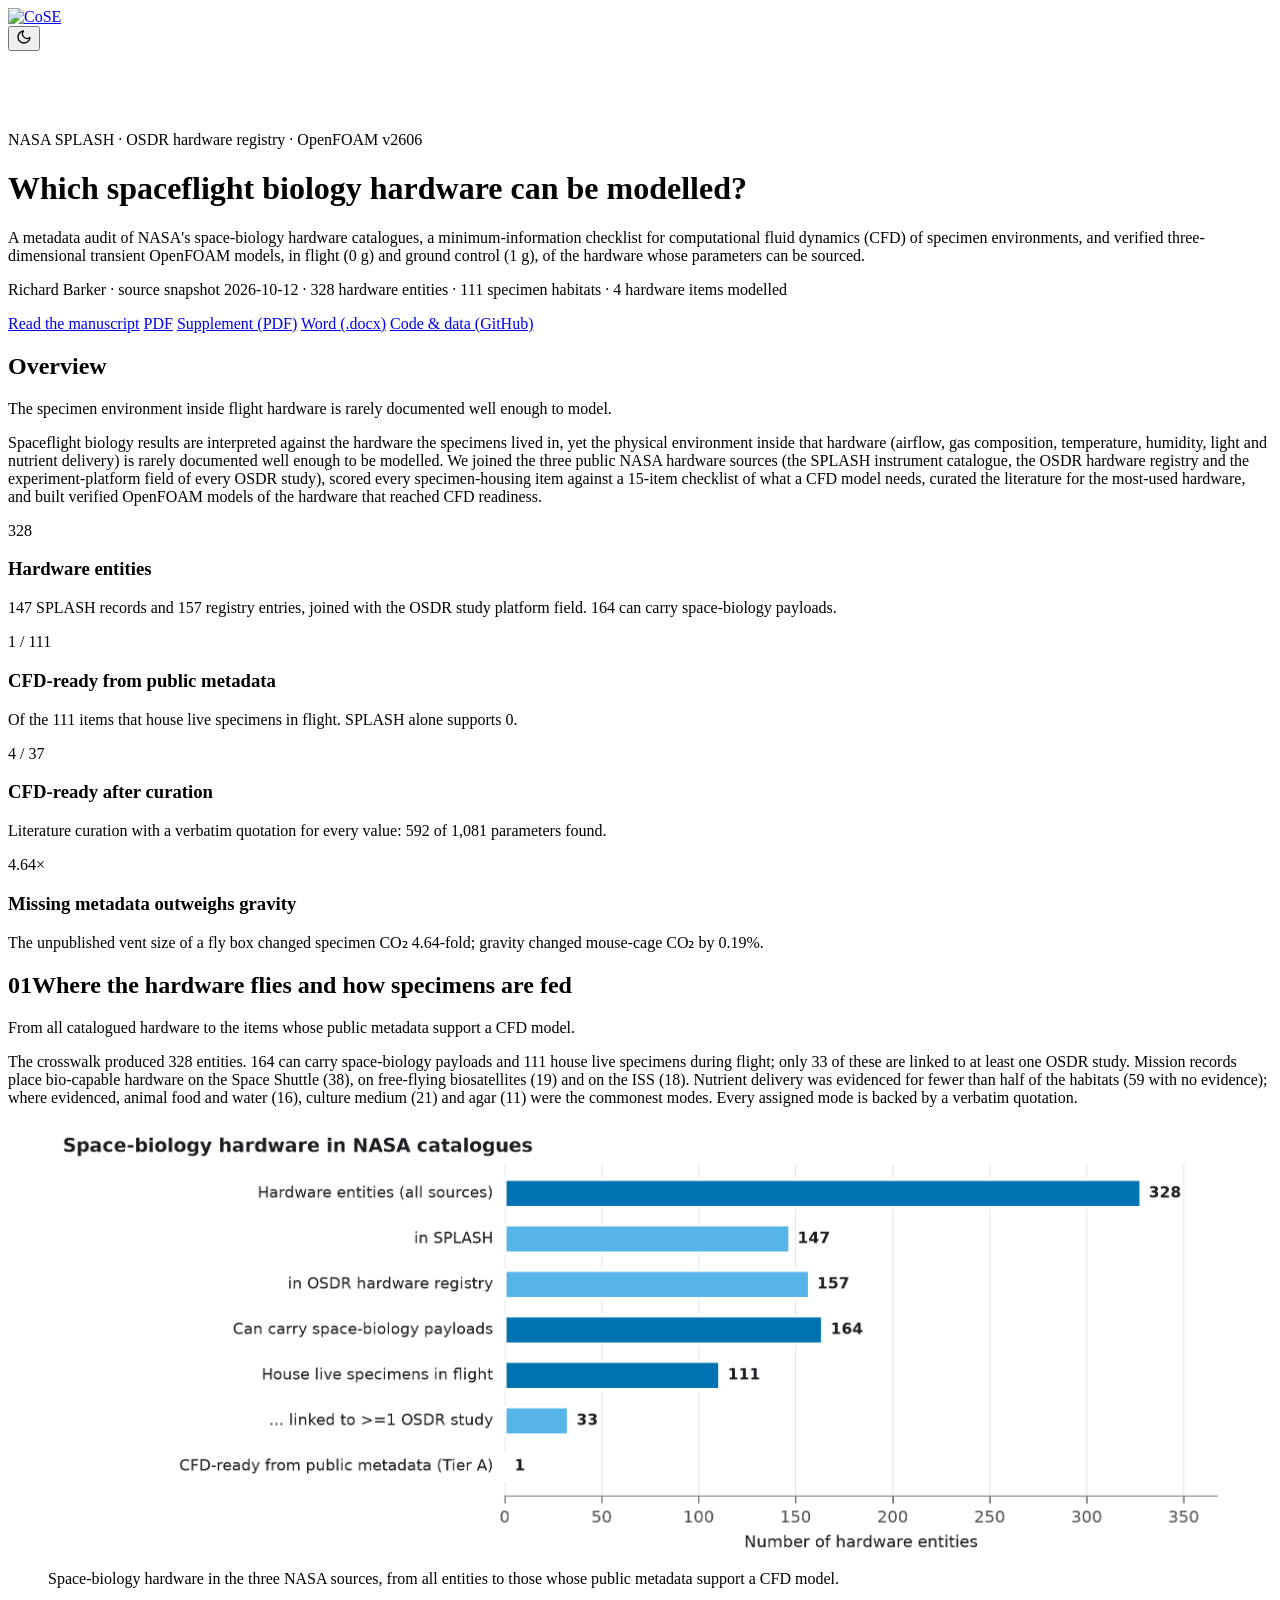
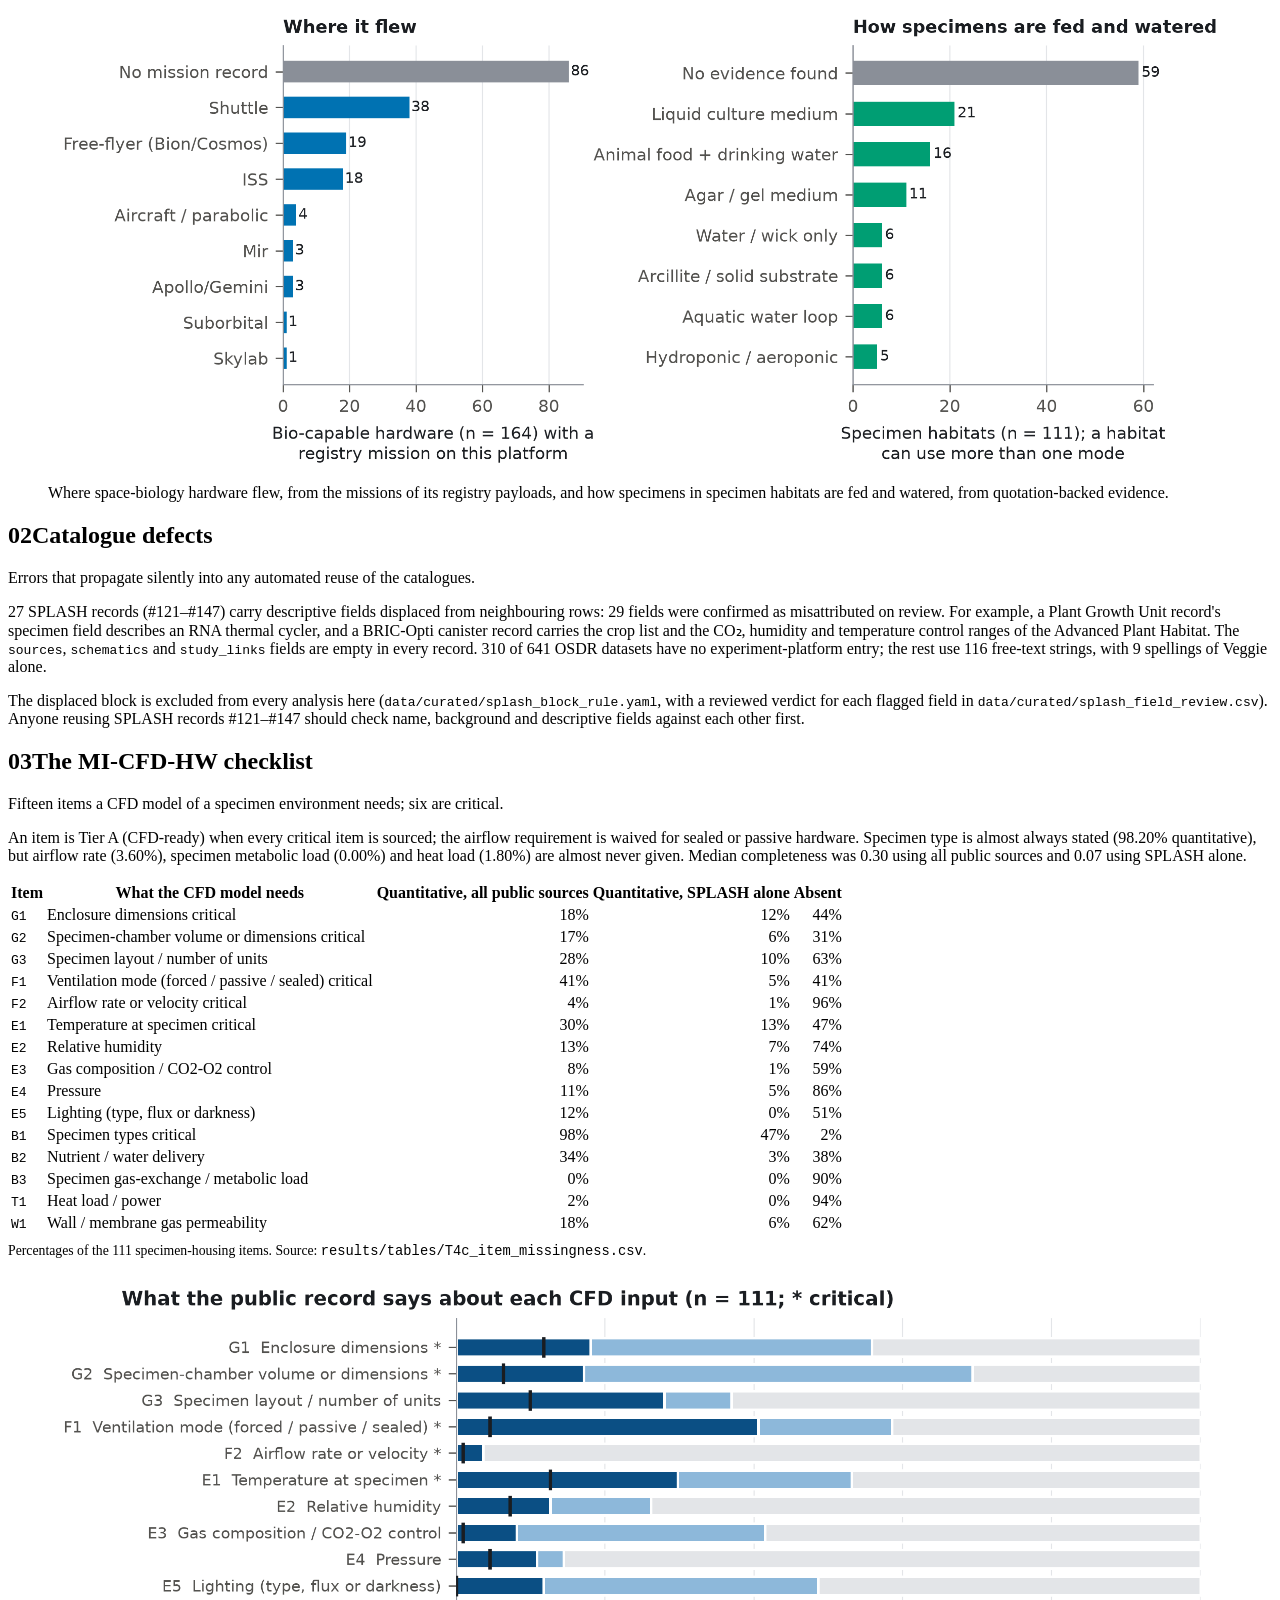
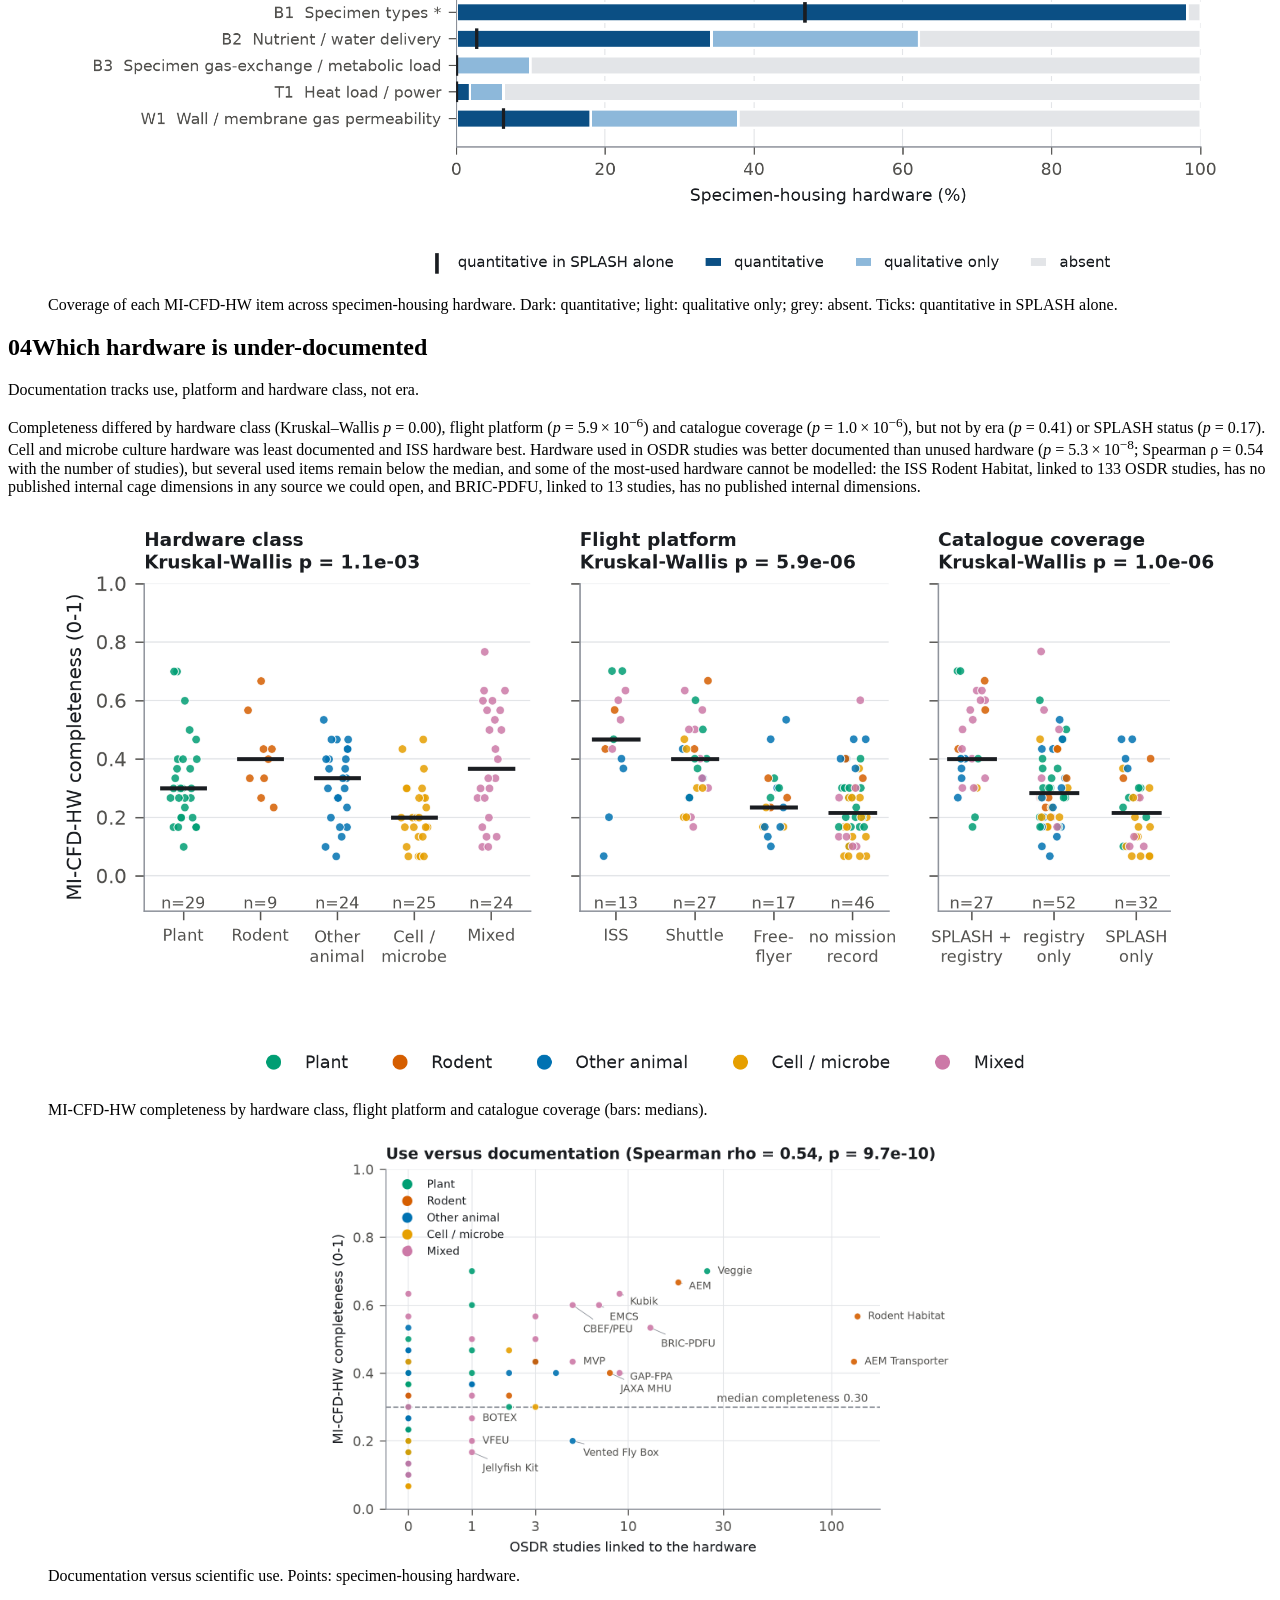
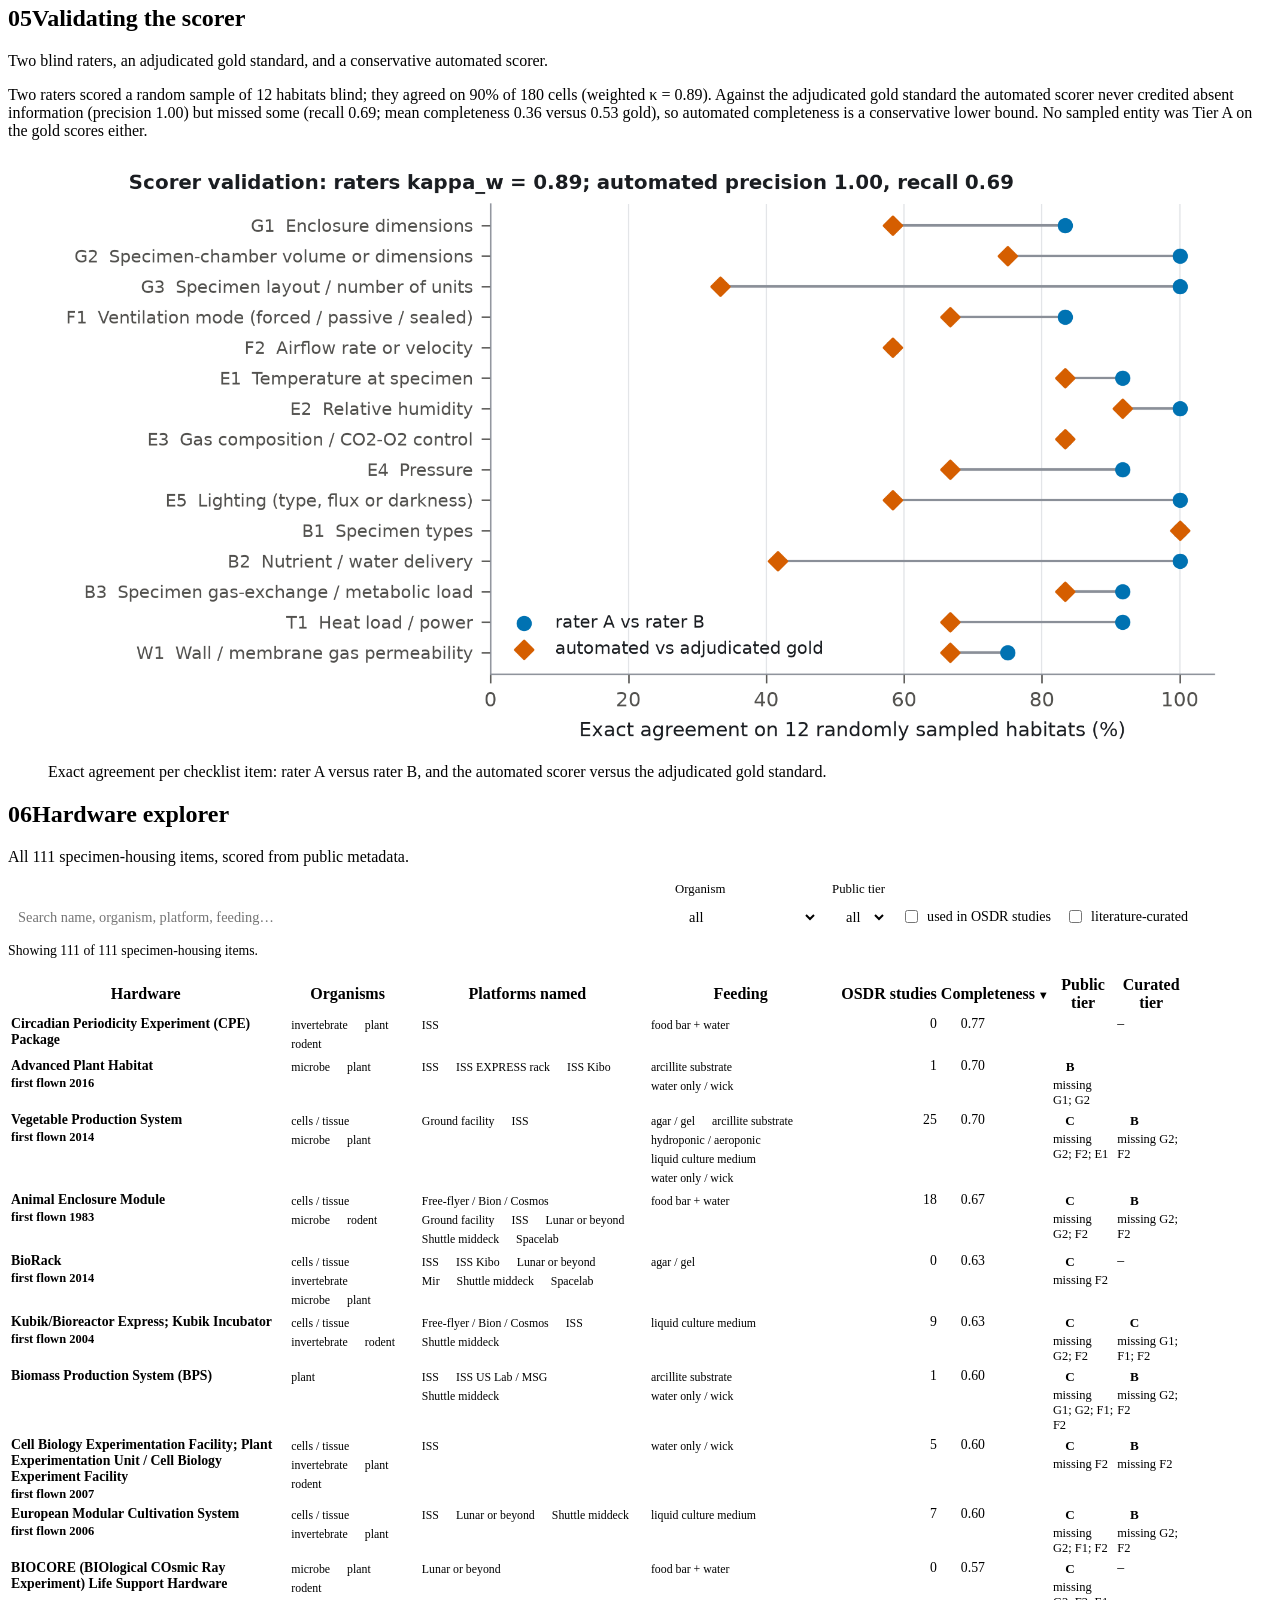
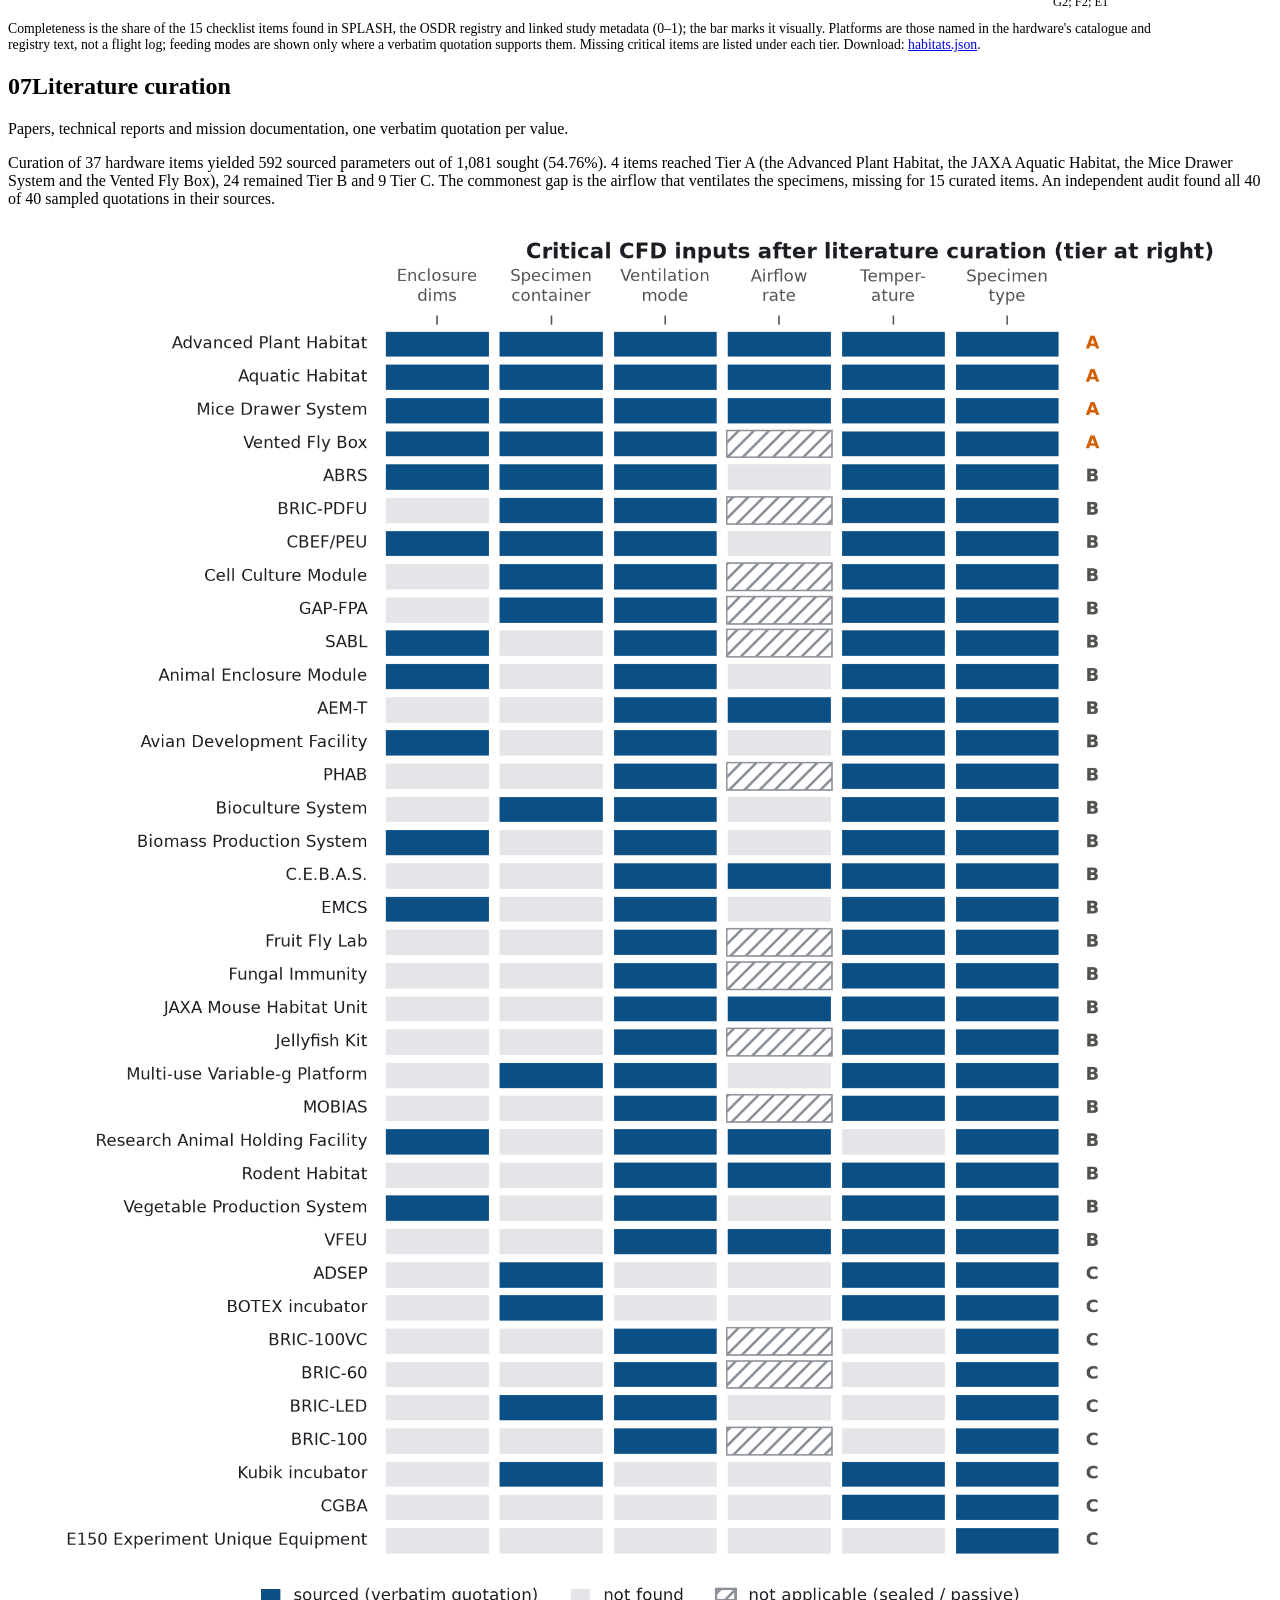
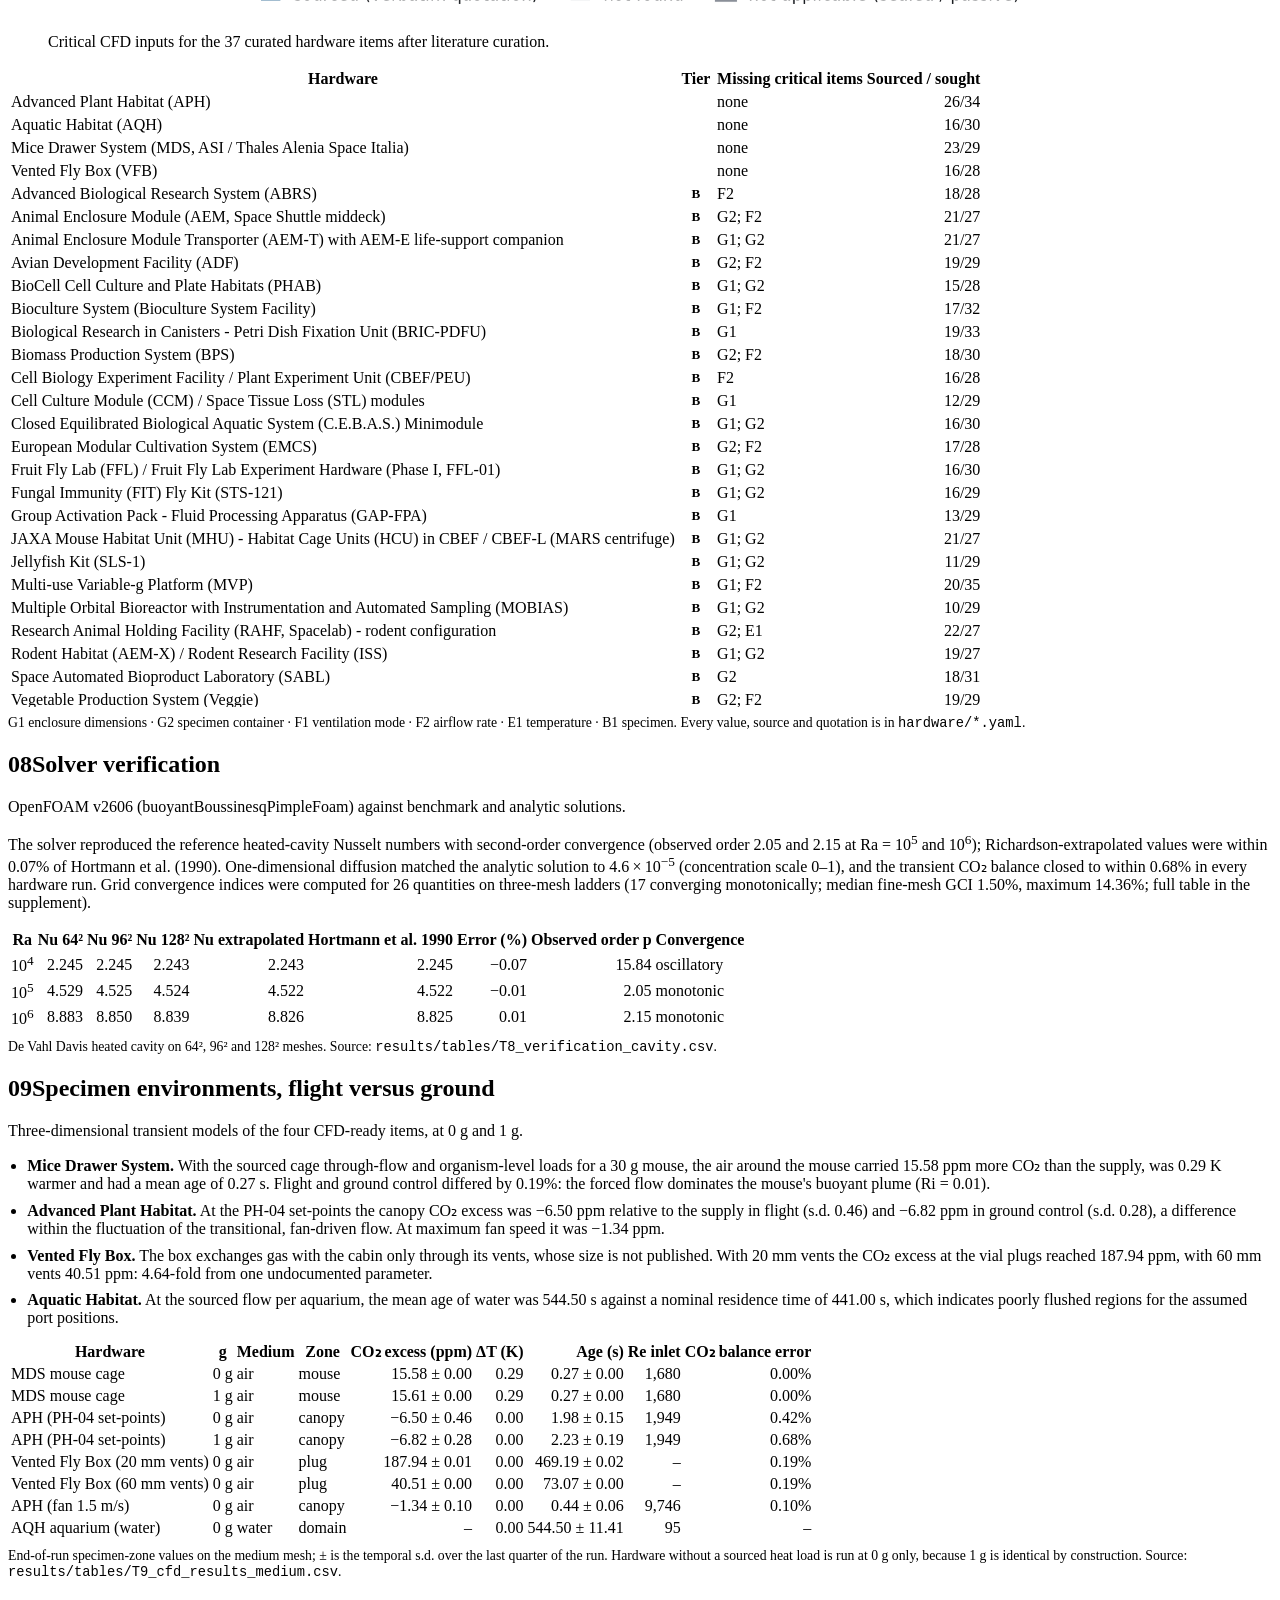
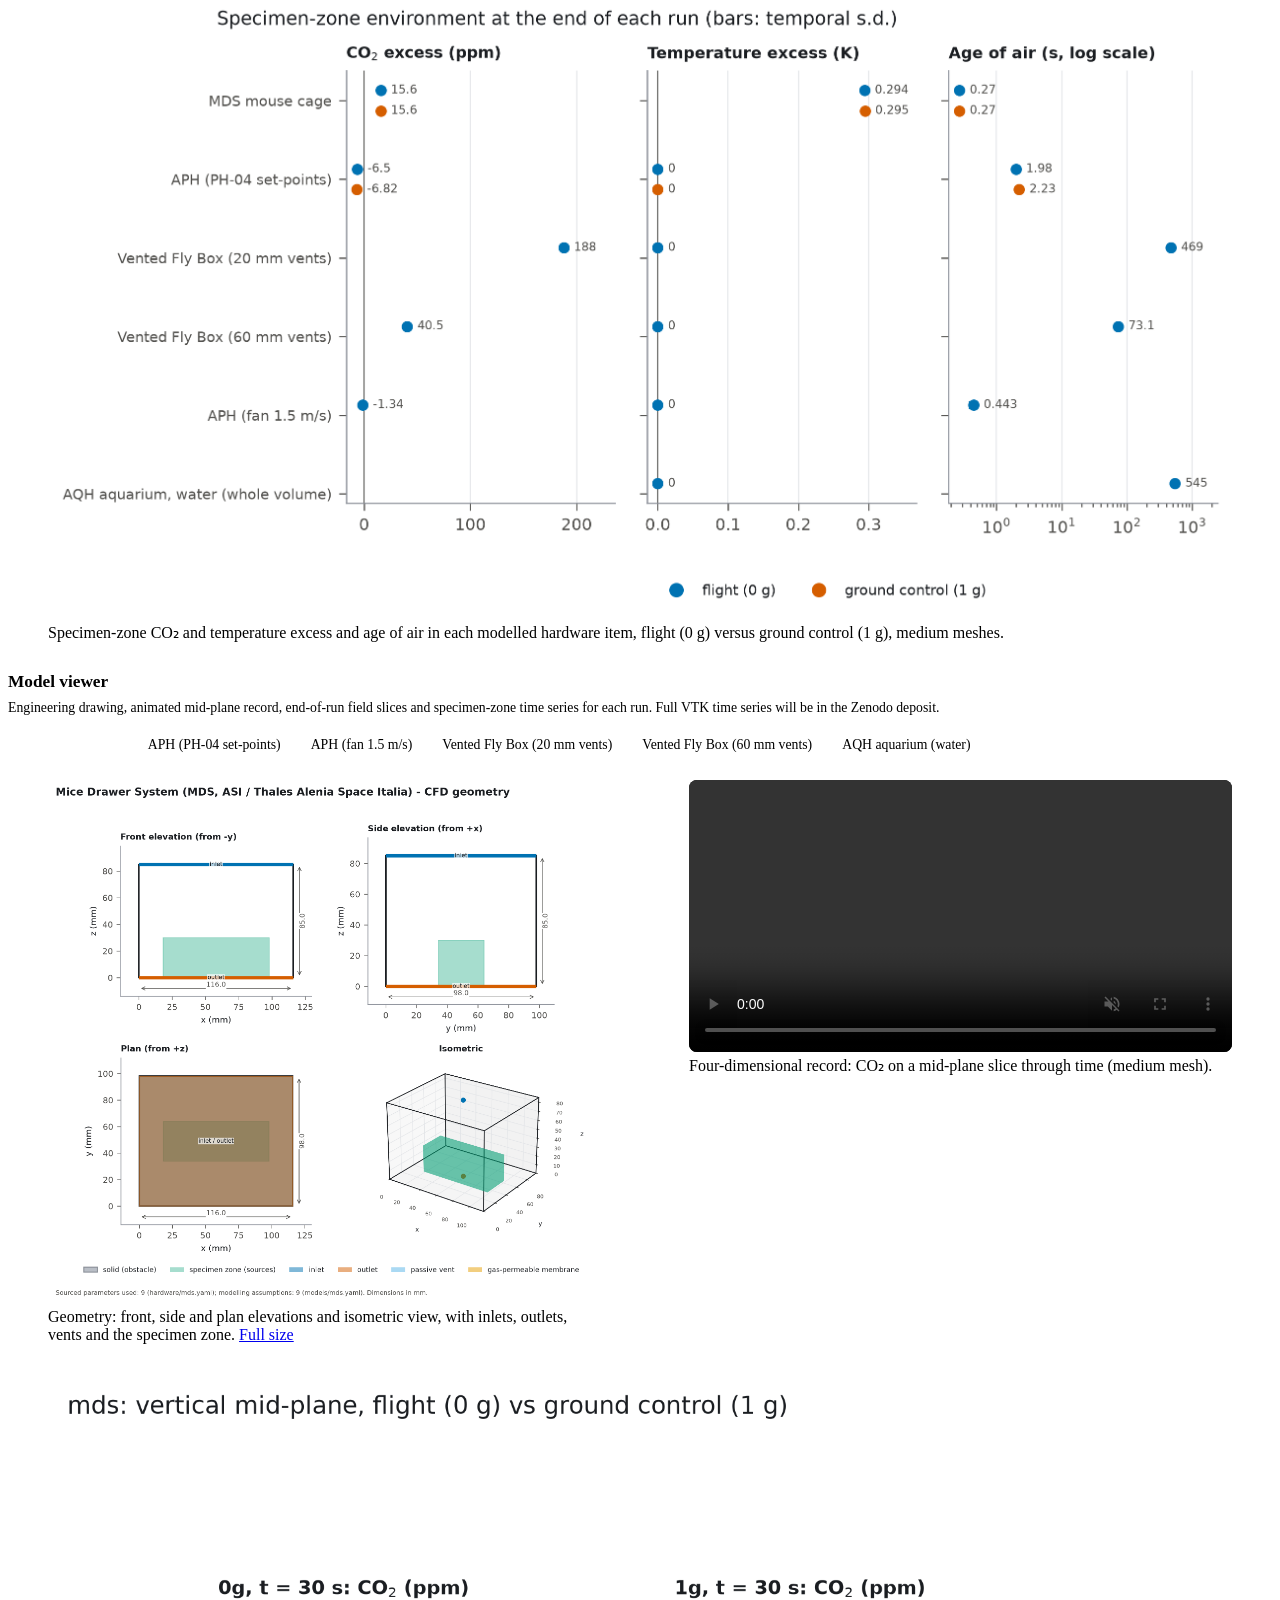
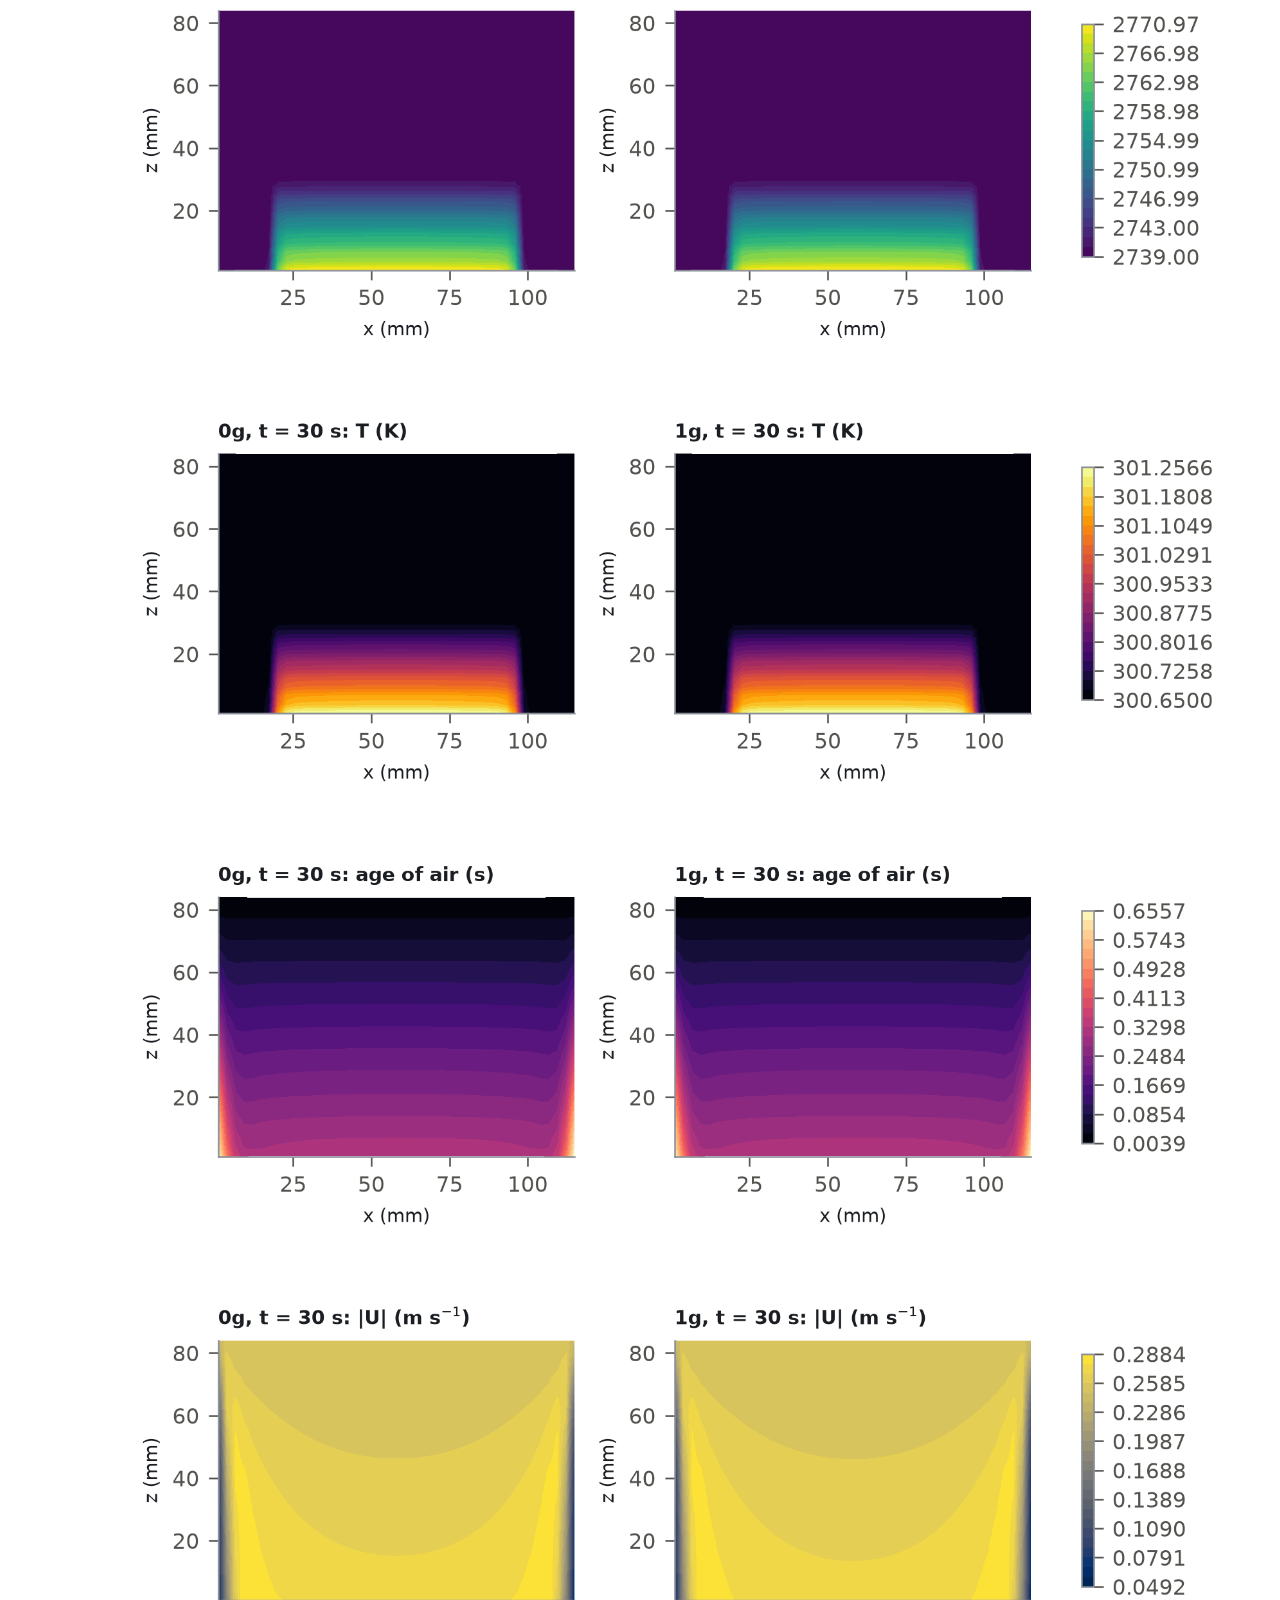
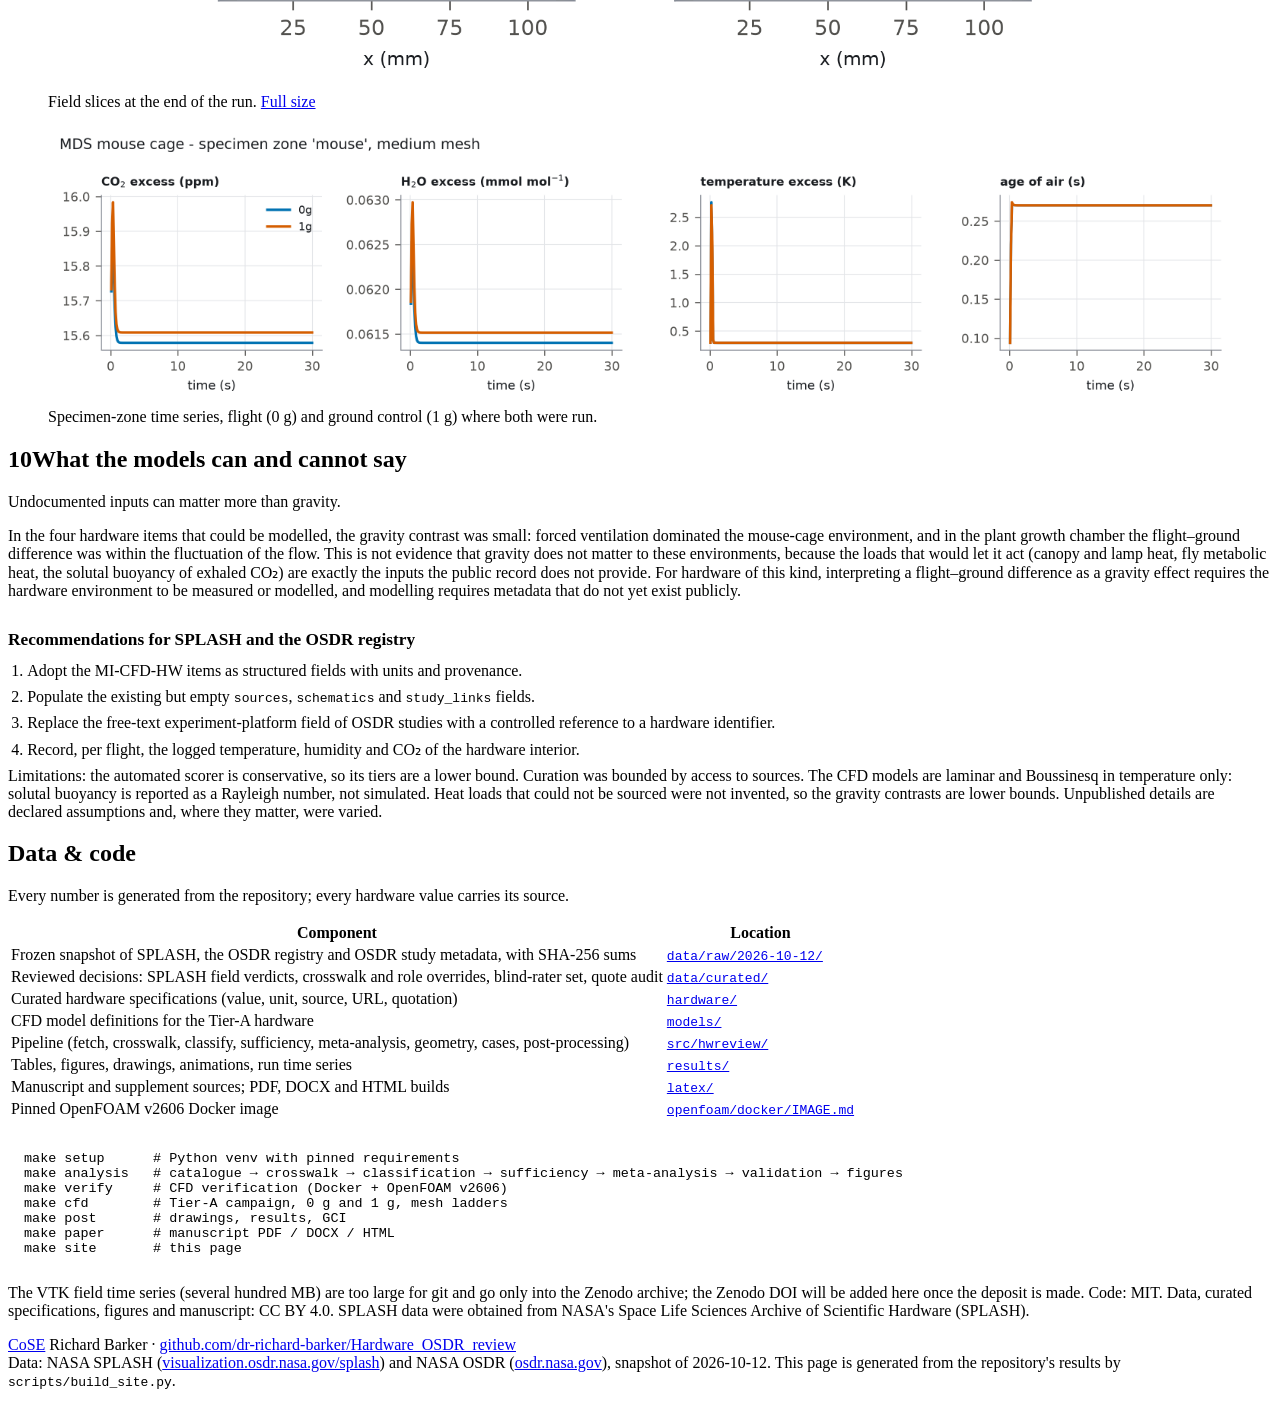
==== docs/index.html @ f0d5e1fc "Project page: CoSE-styled GitHub Pages site generated from the results (no navigation rail) scripts/" ====
<!DOCTYPE html>
<!-- Generated by scripts/build_site.py from site/index.template.html - do not edit docs/index.html by hand. -->
<html lang="en">
<head>
<meta charset="utf-8">
<meta name="viewport" content="width=device-width, initial-scale=1">
<title>Which Spaceflight Biology Hardware Can Be Modelled?</title>
<meta name="description" content="A metadata audit of NASA's space-biology hardware catalogues (SPLASH, OSDR), a minimum-information checklist for CFD of specimen environments, and verified 0 g / 1 g OpenFOAM models of the hardware whose parameters can be sourced.">
<script>
  (function(){ var t = null; try { t = localStorage.getItem("barker.theme"); } catch(e) {}
    if (t === "light" || t === "dark") document.documentElement.setAttribute("data-theme", t); })();
</script>
<link rel="stylesheet" href="https://dr-richard-barker.github.io/Plant_response_to_radiation/cose/theme.css">
<link rel="stylesheet" href="assets/site.css">
</head>
<body data-site-id="Hardware_OSDR_review">

<div class="topbar">
  <a class="cose-brand" href="https://cosecloud.com/" target="_blank" rel="noopener" title="CoSE — cosecloud.com" aria-label="CoSE — cosecloud.com"><img src="https://dr-richard-barker.github.io/Plant_response_to_radiation/cose/cose-logo.png" alt="CoSE"></a>
</div>
<button class="cose-theme-btn" type="button" aria-label="Toggle light or dark theme" title="Toggle light / dark"></button>

<header>
  <div class="wrap">
    <p class="eyebrow">NASA SPLASH · OSDR hardware registry · OpenFOAM v2606</p>
    <h1>Which spaceflight biology hardware can be modelled?</h1>
    <p class="lede">A metadata audit of NASA's space-biology hardware catalogues, a minimum-information
      checklist for computational fluid dynamics (CFD) of specimen environments, and verified
      three-dimensional transient OpenFOAM models, in flight (0&nbsp;g) and ground control (1&nbsp;g), of the
      hardware whose parameters can be sourced.</p>
    <p class="meta">Richard Barker · source snapshot 2026-10-12 · 328 hardware entities ·
      111 specimen habitats · 4 hardware items modelled</p>
    <div class="btns">
      <a class="btn primary" href="paper/manuscript.html">Read the manuscript</a>
      <a class="btn" href="paper/manuscript.pdf">PDF</a>
      <a class="btn" href="paper/supplement.pdf">Supplement (PDF)</a>
      <a class="btn" href="https://github.com/dr-richard-barker/Hardware_OSDR_review/raw/main/latex/output/manuscript.docx">Word (.docx)</a>
      <a class="btn" href="https://github.com/dr-richard-barker/Hardware_OSDR_review">Code &amp; data (GitHub)</a>
    </div>
  </div>
</header>

<section>
  <div class="wrap">
    <h2>Overview</h2>
    <p class="sub">The specimen environment inside flight hardware is rarely documented well enough to model.</p>
    <p>Spaceflight biology results are interpreted against the hardware the specimens lived in, yet the
      physical environment inside that hardware (airflow, gas composition, temperature, humidity, light and
      nutrient delivery) is rarely documented well enough to be modelled. We joined the three public NASA
      hardware sources (the SPLASH instrument catalogue, the OSDR hardware registry and the
      experiment-platform field of every OSDR study), scored every specimen-housing item against a 15-item
      checklist of what a CFD model needs, curated the literature for the most-used hardware, and built
      verified OpenFOAM models of the hardware that reached CFD readiness.</p>
    <div class="cards">
      <div class="card"><div class="stat">328</div><h3>Hardware entities</h3>
        <p>147 SPLASH records and 157 registry entries, joined with the OSDR study
          platform field. 164 can carry space-biology payloads.</p></div>
      <div class="card"><div class="stat">1 / 111</div><h3>CFD-ready from public metadata</h3>
        <p>Of the 111 items that house live specimens in flight. SPLASH alone supports
          0.</p></div>
      <div class="card"><div class="stat">4 / 37</div><h3>CFD-ready after curation</h3>
        <p>Literature curation with a verbatim quotation for every value: 592 of
          1,081 parameters found.</p></div>
      <div class="card"><div class="stat">4.64×</div><h3>Missing metadata outweighs gravity</h3>
        <p>The unpublished vent size of a fly box changed specimen CO₂ 4.64-fold; gravity
          changed mouse-cage CO₂ by 0.19%.</p></div>
    </div>
  </div>
</section>

<section id="catalogue">
  <div class="wrap">
    <h2><span class="n">01</span>Where the hardware flies and how specimens are fed</h2>
    <p class="sub">From all catalogued hardware to the items whose public metadata support a CFD model.</p>
    <p>The crosswalk produced 328 entities. 164 can carry space-biology payloads and
      111 house live specimens during flight; only 33 of these are linked to at least one
      OSDR study. Mission records place bio-capable hardware on the Space Shuttle (38), on
      free-flying biosatellites (19) and on the ISS (18).
      Nutrient delivery was evidenced for fewer than half of the habitats (59 with no
      evidence); where evidenced, animal food and water (16), culture medium
      (21) and agar (11) were the commonest modes. Every assigned mode
      is backed by a verbatim quotation.</p>
    <figure>
      <img src="assets/fig/F1_catalogue_funnel.png" alt="Funnel from all hardware entities to bio-capable hardware, specimen habitats and CFD-ready hardware">
      <figcaption>Space-biology hardware in the three NASA sources, from all entities to those whose public
        metadata support a CFD model.</figcaption>
    </figure>
    <figure>
      <img src="assets/fig/F8_where_and_feed.png" alt="Bar charts of flight platforms of bio-capable hardware and nutrient delivery modes of specimen habitats">
      <figcaption>Where space-biology hardware flew, from the missions of its registry payloads, and how
        specimens in specimen habitats are fed and watered, from quotation-backed evidence.</figcaption>
    </figure>
  </div>
</section>

<section id="defects">
  <div class="wrap">
    <h2><span class="n">02</span>Catalogue defects</h2>
    <p class="sub">Errors that propagate silently into any automated reuse of the catalogues.</p>
    <p>27 SPLASH records (#121–#147) carry descriptive fields displaced from neighbouring rows:
      29 fields were confirmed as misattributed on review. For example, a Plant Growth
      Unit record's specimen field describes an RNA thermal cycler, and a BRIC-Opti canister record carries the
      crop list and the CO₂, humidity and temperature control ranges of the Advanced Plant Habitat. The
      <code>sources</code>, <code>schematics</code> and <code>study_links</code> fields are empty in every
      record. 310 of 641 OSDR datasets have no experiment-platform entry; the
      rest use 116 free-text strings, with 9 spellings of Veggie alone.</p>
    <div class="disc">The displaced block is excluded from every analysis here
      (<code>data/curated/splash_block_rule.yaml</code>, with a reviewed verdict for each flagged field in
      <code>data/curated/splash_field_review.csv</code>). Anyone reusing SPLASH records #121–#147 should
      check name, background and descriptive fields against each other first.</div>
  </div>
</section>

<section id="checklist">
  <div class="wrap">
    <h2><span class="n">03</span>The MI-CFD-HW checklist</h2>
    <p class="sub">Fifteen items a CFD model of a specimen environment needs; six are critical.</p>
    <p>An item is Tier&nbsp;A (CFD-ready) when every critical item is sourced; the airflow requirement is
      waived for sealed or passive hardware. Specimen type is almost always stated
      (98.20% quantitative), but airflow rate (3.60%), specimen metabolic load
      (0.00%) and heat load (1.80%) are almost never given. Median completeness
      was 0.30 using all public sources and 0.07 using SPLASH alone.</p>
    <div class="tbl"><table><thead><tr><th>Item</th><th>What the CFD model needs</th><th class="num">Quantitative, all public sources</th><th class="num">Quantitative, SPLASH alone</th><th class="num">Absent</th></tr></thead><tbody><tr><td><code>G1</code></td><td>Enclosure dimensions <span class="tag">critical</span></td><td class="num">18%</td><td class="num">12%</td><td class="num">44%</td></tr><tr><td><code>G2</code></td><td>Specimen-chamber volume or dimensions <span class="tag">critical</span></td><td class="num">17%</td><td class="num">6%</td><td class="num">31%</td></tr><tr><td><code>G3</code></td><td>Specimen layout / number of units </td><td class="num">28%</td><td class="num">10%</td><td class="num">63%</td></tr><tr><td><code>F1</code></td><td>Ventilation mode (forced / passive / sealed) <span class="tag">critical</span></td><td class="num">41%</td><td class="num">5%</td><td class="num">41%</td></tr><tr><td><code>F2</code></td><td>Airflow rate or velocity <span class="tag">critical</span></td><td class="num">4%</td><td class="num">1%</td><td class="num">96%</td></tr><tr><td><code>E1</code></td><td>Temperature at specimen <span class="tag">critical</span></td><td class="num">30%</td><td class="num">13%</td><td class="num">47%</td></tr><tr><td><code>E2</code></td><td>Relative humidity </td><td class="num">13%</td><td class="num">7%</td><td class="num">74%</td></tr><tr><td><code>E3</code></td><td>Gas composition / CO2-O2 control </td><td class="num">8%</td><td class="num">1%</td><td class="num">59%</td></tr><tr><td><code>E4</code></td><td>Pressure </td><td class="num">11%</td><td class="num">5%</td><td class="num">86%</td></tr><tr><td><code>E5</code></td><td>Lighting (type, flux or darkness) </td><td class="num">12%</td><td class="num">0%</td><td class="num">51%</td></tr><tr><td><code>B1</code></td><td>Specimen types <span class="tag">critical</span></td><td class="num">98%</td><td class="num">47%</td><td class="num">2%</td></tr><tr><td><code>B2</code></td><td>Nutrient / water delivery </td><td class="num">34%</td><td class="num">3%</td><td class="num">38%</td></tr><tr><td><code>B3</code></td><td>Specimen gas-exchange / metabolic load </td><td class="num">0%</td><td class="num">0%</td><td class="num">90%</td></tr><tr><td><code>T1</code></td><td>Heat load / power </td><td class="num">2%</td><td class="num">0%</td><td class="num">94%</td></tr><tr><td><code>W1</code></td><td>Wall / membrane gas permeability </td><td class="num">18%</td><td class="num">6%</td><td class="num">62%</td></tr></tbody></table></div>
    <p class="note">Percentages of the 111 specimen-housing items. Source:
      <code>results/tables/T4c_item_missingness.csv</code>.</p>
    <figure>
      <img src="assets/fig/F2_item_coverage.png" alt="Coverage of each checklist item across specimen-housing hardware">
      <figcaption>Coverage of each MI-CFD-HW item across specimen-housing hardware. Dark: quantitative;
        light: qualitative only; grey: absent. Ticks: quantitative in SPLASH alone.</figcaption>
    </figure>
  </div>
</section>

<section id="gaps">
  <div class="wrap">
    <h2><span class="n">04</span>Which hardware is under-documented</h2>
    <p class="sub">Documentation tracks use, platform and hardware class, not era.</p>
    <p>Completeness differed by hardware class (Kruskal–Wallis <i>p</i>&nbsp;=&nbsp;0.00), flight
      platform (<i>p</i>&nbsp;=&nbsp;5.9&thinsp;×&thinsp;10<sup>−6</sup>) and catalogue coverage (<i>p</i>&nbsp;=&nbsp;1.0&thinsp;×&thinsp;10<sup>−6</sup>),
      but not by era (<i>p</i>&nbsp;=&nbsp;0.41) or SPLASH status (<i>p</i>&nbsp;=&nbsp;0.17).
      Cell and microbe culture hardware was least documented and ISS hardware best. Hardware used in OSDR studies
      was better documented than unused hardware (<i>p</i>&nbsp;=&nbsp;5.3&thinsp;×&thinsp;10<sup>−8</sup>; Spearman
      ρ&nbsp;=&nbsp;0.54 with the number of studies), but several used items remain below the median,
      and some of the most-used hardware cannot be modelled: the ISS Rodent Habitat, linked to 133 OSDR studies, has no published
      internal cage dimensions in any source we could open, and BRIC-PDFU, linked to 13
      studies, has no published internal dimensions.</p>
    <figure>
      <img src="assets/fig/F3_completeness_groups.png" alt="Completeness by hardware class, flight platform and catalogue coverage">
      <figcaption>MI-CFD-HW completeness by hardware class, flight platform and catalogue coverage (bars:
        medians).</figcaption>
    </figure>
    <figure class="narrow">
      <img src="assets/fig/F4_usage_vs_completeness.png" alt="Scatter of completeness against the number of linked OSDR studies">
      <figcaption>Documentation versus scientific use. Points: specimen-housing hardware.</figcaption>
    </figure>
  </div>
</section>

<section id="validation">
  <div class="wrap">
    <h2><span class="n">05</span>Validating the scorer</h2>
    <p class="sub">Two blind raters, an adjudicated gold standard, and a conservative automated scorer.</p>
    <p>Two raters scored a random sample of 12 habitats blind; they agreed on 90% of 180 cells
      (weighted κ&nbsp;=&nbsp;0.89). Against the adjudicated gold standard the automated scorer
      never credited absent information (precision 1.00) but missed some (recall
      0.69; mean completeness 0.36 versus 0.53 gold), so automated
      completeness is a conservative lower bound. No sampled entity was Tier&nbsp;A on the gold scores either.</p>
    <figure>
      <img src="assets/fig/F5_scorer_validation.png" alt="Per-item agreement between raters and between scorer and gold standard">
      <figcaption>Exact agreement per checklist item: rater A versus rater B, and the automated scorer versus
        the adjudicated gold standard.</figcaption>
    </figure>
  </div>
</section>

<section id="explorer">
  <div class="wrap">
    <h2><span class="n">06</span>Hardware explorer</h2>
    <p class="sub">All 111 specimen-housing items, scored from public metadata.</p>
    <div class="xctl">
      <label class="xsearch"><span class="sr">Search hardware</span>
        <input id="xq" type="search" placeholder="Search name, organism, platform, feeding…" autocomplete="off"></label>
      <label><span>Organism</span><select id="xorg"><option value="">all</option></select></label>
      <label><span>Public tier</span><select id="xtier"><option value="">all</option><option>A</option><option>B</option><option>C</option></select></label>
      <label class="xchk"><input id="xused" type="checkbox"> used in OSDR studies</label>
      <label class="xchk"><input id="xcur" type="checkbox"> literature-curated</label>
    </div>
    <p class="xcount" id="xcount" aria-live="polite"></p>
    <div class="tbl tall">
      <table id="xtable">
        <thead><tr>
          <th><button data-k="n">Hardware</button></th>
          <th>Organisms</th>
          <th>Platforms named</th>
          <th>Feeding</th>
          <th class="num"><button data-k="st">OSDR studies</button></th>
          <th class="num"><button data-k="c" aria-sort="descending">Completeness</button></th>
          <th><button data-k="t">Public tier</button></th>
          <th><button data-k="ct">Curated tier</button></th>
        </tr></thead>
        <tbody></tbody>
      </table>
      <noscript><p>The explorer needs JavaScript; the same data are in
        <a href="assets/data/habitats.json">habitats.json</a> and <code>results/tables/T3_sufficiency_scores.csv</code>.</p></noscript>
    </div>
    <p class="note">Completeness is the share of the 15 checklist items found in SPLASH, the OSDR registry
      and linked study metadata (0–1); the bar marks it visually. Platforms are those named in the hardware's
      catalogue and registry text, not a flight log; feeding modes are shown only where a verbatim quotation
      supports them. Missing critical items are listed under each
      tier. Download: <a href="assets/data/habitats.json">habitats.json</a>.</p>
  </div>
</section>

<section id="curation">
  <div class="wrap">
    <h2><span class="n">07</span>Literature curation</h2>
    <p class="sub">Papers, technical reports and mission documentation, one verbatim quotation per value.</p>
    <p>Curation of 37 hardware items yielded 592 sourced parameters out of
      1,081 sought (54.76%). 4 items reached Tier&nbsp;A (the
      Advanced Plant Habitat, the JAXA Aquatic Habitat, the Mice Drawer System and the Vented Fly Box),
      24 remained Tier&nbsp;B and 9 Tier&nbsp;C. The commonest gap is the airflow
      that ventilates the specimens, missing for 15 curated items. An independent audit found
      all 40 of 40 sampled quotations in their sources.</p>
    <figure>
      <img src="assets/fig/F7_curated_gaps.png" alt="Grid of critical CFD inputs for each curated hardware item">
      <figcaption>Critical CFD inputs for the 37 curated hardware items after literature
        curation.</figcaption>
    </figure>
    <div class="tbl tall"><table><thead><tr><th>Hardware</th><th>Tier</th><th>Missing critical items</th><th class="num">Sourced / sought</th></tr></thead><tbody><tr><td>Advanced Plant Habitat (APH)</td><td><span class='tier tier-A'>A</span></td><td>none</td><td class='num'>26/34</td></tr><tr><td>Aquatic Habitat (AQH)</td><td><span class='tier tier-A'>A</span></td><td>none</td><td class='num'>16/30</td></tr><tr><td>Mice Drawer System (MDS, ASI / Thales Alenia Space Italia)</td><td><span class='tier tier-A'>A</span></td><td>none</td><td class='num'>23/29</td></tr><tr><td>Vented Fly Box (VFB)</td><td><span class='tier tier-A'>A</span></td><td>none</td><td class='num'>16/28</td></tr><tr><td>Advanced Biological Research System (ABRS)</td><td><span class='tier tier-B'>B</span></td><td>F2</td><td class='num'>18/28</td></tr><tr><td>Animal Enclosure Module (AEM, Space Shuttle middeck)</td><td><span class='tier tier-B'>B</span></td><td>G2; F2</td><td class='num'>21/27</td></tr><tr><td>Animal Enclosure Module Transporter (AEM-T) with AEM-E life-support companion</td><td><span class='tier tier-B'>B</span></td><td>G1; G2</td><td class='num'>21/27</td></tr><tr><td>Avian Development Facility (ADF)</td><td><span class='tier tier-B'>B</span></td><td>G2; F2</td><td class='num'>19/29</td></tr><tr><td>BioCell Cell Culture and Plate Habitats (PHAB)</td><td><span class='tier tier-B'>B</span></td><td>G1; G2</td><td class='num'>15/28</td></tr><tr><td>Bioculture System (Bioculture System Facility)</td><td><span class='tier tier-B'>B</span></td><td>G1; F2</td><td class='num'>17/32</td></tr><tr><td>Biological Research in Canisters - Petri Dish Fixation Unit (BRIC-PDFU)</td><td><span class='tier tier-B'>B</span></td><td>G1</td><td class='num'>19/33</td></tr><tr><td>Biomass Production System (BPS)</td><td><span class='tier tier-B'>B</span></td><td>G2; F2</td><td class='num'>18/30</td></tr><tr><td>Cell Biology Experiment Facility / Plant Experiment Unit (CBEF/PEU)</td><td><span class='tier tier-B'>B</span></td><td>F2</td><td class='num'>16/28</td></tr><tr><td>Cell Culture Module (CCM) / Space Tissue Loss (STL) modules</td><td><span class='tier tier-B'>B</span></td><td>G1</td><td class='num'>12/29</td></tr><tr><td>Closed Equilibrated Biological Aquatic System (C.E.B.A.S.) Minimodule</td><td><span class='tier tier-B'>B</span></td><td>G1; G2</td><td class='num'>16/30</td></tr><tr><td>European Modular Cultivation System (EMCS)</td><td><span class='tier tier-B'>B</span></td><td>G2; F2</td><td class='num'>17/28</td></tr><tr><td>Fruit Fly Lab (FFL) / Fruit Fly Lab Experiment Hardware (Phase I, FFL-01)</td><td><span class='tier tier-B'>B</span></td><td>G1; G2</td><td class='num'>16/30</td></tr><tr><td>Fungal Immunity (FIT) Fly Kit (STS-121)</td><td><span class='tier tier-B'>B</span></td><td>G1; G2</td><td class='num'>16/29</td></tr><tr><td>Group Activation Pack - Fluid Processing Apparatus (GAP-FPA)</td><td><span class='tier tier-B'>B</span></td><td>G1</td><td class='num'>13/29</td></tr><tr><td>JAXA Mouse Habitat Unit (MHU) - Habitat Cage Units (HCU) in CBEF / CBEF-L (MARS centrifuge)</td><td><span class='tier tier-B'>B</span></td><td>G1; G2</td><td class='num'>21/27</td></tr><tr><td>Jellyfish Kit (SLS-1)</td><td><span class='tier tier-B'>B</span></td><td>G1; G2</td><td class='num'>11/29</td></tr><tr><td>Multi-use Variable-g Platform (MVP)</td><td><span class='tier tier-B'>B</span></td><td>G1; F2</td><td class='num'>20/35</td></tr><tr><td>Multiple Orbital Bioreactor with Instrumentation and Automated Sampling (MOBIAS)</td><td><span class='tier tier-B'>B</span></td><td>G1; G2</td><td class='num'>10/29</td></tr><tr><td>Research Animal Holding Facility (RAHF, Spacelab) - rodent configuration</td><td><span class='tier tier-B'>B</span></td><td>G2; E1</td><td class='num'>22/27</td></tr><tr><td>Rodent Habitat (AEM-X) / Rodent Research Facility (ISS)</td><td><span class='tier tier-B'>B</span></td><td>G1; G2</td><td class='num'>19/27</td></tr><tr><td>Space Automated Bioproduct Laboratory (SABL)</td><td><span class='tier tier-B'>B</span></td><td>G2</td><td class='num'>18/31</td></tr><tr><td>Vegetable Production System (Veggie)</td><td><span class='tier tier-B'>B</span></td><td>G2; F2</td><td class='num'>19/29</td></tr><tr><td>Vestibular Function Experiment Unit (VFEU) - Neurolab/STS-95 marine-fish version</td><td><span class='tier tier-B'>B</span></td><td>G1; G2</td><td class='num'>16/33</td></tr><tr><td>ADvanced Space Experiment Processor (ADSEP)</td><td><span class='tier tier-C'>C</span></td><td>G1; F1; F2</td><td class='num'>12/29</td></tr><tr><td>BOTEX incubator (BOTany EXperiments; DLR/DARA)</td><td><span class='tier tier-C'>C</span></td><td>G1; F1; F2</td><td class='num'>9/28</td></tr><tr><td>BRIC-100VC (Biological Research in Canisters, 100 mm Petri dish vacuum containment unit)</td><td><span class='tier tier-C'>C</span></td><td>G1; G2; E1</td><td class='num'>11/28</td></tr><tr><td>BRIC-60 (Biological Research in Canisters, 60 mm Petri dish canister)</td><td><span class='tier tier-C'>C</span></td><td>G1; G2; E1</td><td class='num'>13/29</td></tr><tr><td>BRIC-LED (Biological Research in Canisters - Light Emitting Diode)</td><td><span class='tier tier-C'>C</span></td><td>G1; F2; E1</td><td class='num'>16/30</td></tr><tr><td>Biological Research In Canisters - BRIC-100 (100 mm Petri dish canister)</td><td><span class='tier tier-C'>C</span></td><td>G1; G2; E1</td><td class='num'>11/27</td></tr><tr><td>Commercial Generic Bioprocessing Apparatus (CGBA)</td><td><span class='tier tier-C'>C</span></td><td>G1; G2; F1; F2</td><td class='num'>11/29</td></tr><tr><td>E150 Experiment Unique Equipment (EUE) - Animal Walking Apparatus suite (Neurolab)</td><td><span class='tier tier-C'>C</span></td><td>G1; G2; F1; F2; E1</td><td class='num'>6/27</td></tr><tr><td>Kubik incubator (ESA; Bioreactor Express)</td><td><span class='tier tier-C'>C</span></td><td>G1; F1; F2</td><td class='num'>12/29</td></tr></tbody></table></div>
    <p class="note">G1 enclosure dimensions · G2 specimen container · F1 ventilation mode · F2 airflow rate ·
      E1 temperature · B1 specimen. Every value, source and quotation is in <code>hardware/*.yaml</code>.</p>
  </div>
</section>

<section id="verification">
  <div class="wrap">
    <h2><span class="n">08</span>Solver verification</h2>
    <p class="sub">OpenFOAM v2606 (buoyantBoussinesqPimpleFoam) against benchmark and analytic solutions.</p>
    <p>The solver reproduced the reference heated-cavity Nusselt numbers with second-order convergence
      (observed order 2.05 and 2.15 at Ra&nbsp;=&nbsp;10<sup>5</sup> and
      10<sup>6</sup>); Richardson-extrapolated values were within 0.07% of Hortmann et al. (1990).
      One-dimensional diffusion matched the analytic solution to 4.6&thinsp;×&thinsp;10<sup>−5</sup> (concentration scale 0–1),
      and the transient CO₂ balance closed to within 0.68% in every hardware run. Grid
      convergence indices were computed for 26 quantities on three-mesh ladders
      (17 converging monotonically; median fine-mesh GCI 1.50%, maximum
      14.36%; full table in the supplement).</p>
    <div class="tbl"><table><thead><tr><th>Ra</th><th class="num">Nu 64²</th><th class="num">Nu 96²</th><th class="num">Nu 128²</th><th class="num">Nu extrapolated</th><th class="num">Hortmann et al. 1990</th><th class="num">Error (%)</th><th class="num">Observed order p</th><th>Convergence</th></tr></thead><tbody><tr><td>10<sup>4</sup></td><td class='num'>2.245</td><td class='num'>2.245</td><td class='num'>2.243</td><td class='num'>2.243</td><td class='num'>2.245</td><td class='num'>−0.07</td><td class='num'>15.84</td><td>oscillatory</td></tr><tr><td>10<sup>5</sup></td><td class='num'>4.529</td><td class='num'>4.525</td><td class='num'>4.524</td><td class='num'>4.522</td><td class='num'>4.522</td><td class='num'>−0.01</td><td class='num'>2.05</td><td>monotonic</td></tr><tr><td>10<sup>6</sup></td><td class='num'>8.883</td><td class='num'>8.850</td><td class='num'>8.839</td><td class='num'>8.826</td><td class='num'>8.825</td><td class='num'>0.01</td><td class='num'>2.15</td><td>monotonic</td></tr></tbody></table></div>
    <p class="note">De Vahl Davis heated cavity on 64², 96² and 128² meshes. Source:
      <code>results/tables/T8_verification_cavity.csv</code>.</p>
  </div>
</section>

<section id="cfd">
  <div class="wrap">
    <h2><span class="n">09</span>Specimen environments, flight versus ground</h2>
    <p class="sub">Three-dimensional transient models of the four CFD-ready items, at 0&nbsp;g and 1&nbsp;g.</p>
    <ul class="find">
      <li><b>Mice Drawer System.</b> With the sourced cage through-flow and organism-level loads for a 30&nbsp;g
        mouse, the air around the mouse carried 15.58&nbsp;ppm more CO₂ than the supply, was
        0.29&nbsp;K warmer and had a mean age of 0.27&nbsp;s. Flight and ground
        control differed by 0.19%: the forced flow dominates the mouse's buoyant plume
        (Ri&nbsp;=&nbsp;0.01).</li>
      <li><b>Advanced Plant Habitat.</b> At the PH-04 set-points the canopy CO₂ excess was
        −6.50&nbsp;ppm relative to the supply in flight (s.d. 0.46) and
        −6.82&nbsp;ppm in ground control (s.d. 0.28), a difference within the
        fluctuation of the transitional, fan-driven flow. At maximum fan speed it was
        −1.34&nbsp;ppm.</li>
      <li><b>Vented Fly Box.</b> The box exchanges gas with the cabin only through its vents, whose size is not
        published. With 20&nbsp;mm vents the CO₂ excess at the vial plugs reached 187.94&nbsp;ppm,
        with 60&nbsp;mm vents 40.51&nbsp;ppm: 4.64-fold from one undocumented
        parameter.</li>
      <li><b>Aquatic Habitat.</b> At the sourced flow per aquarium, the mean age of water was
        544.50&nbsp;s against a nominal residence time of 441.00&nbsp;s, which
        indicates poorly flushed regions for the assumed port positions.</li>
    </ul>
    <div class="tbl"><table><thead><tr><th>Hardware</th><th>g</th><th>Medium</th><th>Zone</th><th class="num">CO₂ excess (ppm)</th><th class="num">ΔT (K)</th><th class="num">Age (s)</th><th class="num">Re inlet</th><th class="num">CO₂ balance error</th></tr></thead><tbody><tr><td>MDS mouse cage</td><td>0&nbsp;g</td><td>air</td><td>mouse</td><td class='num'>15.58 ± 0.00</td><td class='num'>0.29</td><td class='num'>0.27 ± 0.00</td><td class='num'>1,680</td><td class='num'>0.00%</td></tr><tr><td>MDS mouse cage</td><td>1&nbsp;g</td><td>air</td><td>mouse</td><td class='num'>15.61 ± 0.00</td><td class='num'>0.29</td><td class='num'>0.27 ± 0.00</td><td class='num'>1,680</td><td class='num'>0.00%</td></tr><tr><td>APH (PH-04 set-points)</td><td>0&nbsp;g</td><td>air</td><td>canopy</td><td class='num'>−6.50 ± 0.46</td><td class='num'>0.00</td><td class='num'>1.98 ± 0.15</td><td class='num'>1,949</td><td class='num'>0.42%</td></tr><tr><td>APH (PH-04 set-points)</td><td>1&nbsp;g</td><td>air</td><td>canopy</td><td class='num'>−6.82 ± 0.28</td><td class='num'>0.00</td><td class='num'>2.23 ± 0.19</td><td class='num'>1,949</td><td class='num'>0.68%</td></tr><tr><td>Vented Fly Box (20 mm vents)</td><td>0&nbsp;g</td><td>air</td><td>plug</td><td class='num'>187.94 ± 0.01</td><td class='num'>0.00</td><td class='num'>469.19 ± 0.02</td><td class='num'>–</td><td class='num'>0.19%</td></tr><tr><td>Vented Fly Box (60 mm vents)</td><td>0&nbsp;g</td><td>air</td><td>plug</td><td class='num'>40.51 ± 0.00</td><td class='num'>0.00</td><td class='num'>73.07 ± 0.00</td><td class='num'>–</td><td class='num'>0.19%</td></tr><tr><td>APH (fan 1.5 m/s)</td><td>0&nbsp;g</td><td>air</td><td>canopy</td><td class='num'>−1.34 ± 0.10</td><td class='num'>0.00</td><td class='num'>0.44 ± 0.06</td><td class='num'>9,746</td><td class='num'>0.10%</td></tr><tr><td>AQH aquarium (water)</td><td>0&nbsp;g</td><td>water</td><td>domain</td><td class='num'>–</td><td class='num'>0.00</td><td class='num'>544.50 ± 11.41</td><td class='num'>95</td><td class='num'>–</td></tr></tbody></table></div>
    <p class="note">End-of-run specimen-zone values on the medium mesh; ± is the temporal s.d. over the last
      quarter of the run. Hardware without a sourced heat load is run at 0&nbsp;g only, because 1&nbsp;g is
      identical by construction. Source: <code>results/tables/T9_cfd_results_medium.csv</code>.</p>
    <figure>
      <img src="assets/fig/F6_cfd_comparison_medium.png" alt="Specimen-zone CO2 excess, temperature excess and age of air for each model, 0 g versus 1 g">
      <figcaption>Specimen-zone CO₂ and temperature excess and age of air in each modelled hardware item,
        flight (0&nbsp;g) versus ground control (1&nbsp;g), medium meshes.</figcaption>
    </figure>
    <h3 class="h3">Model viewer</h3>
    <p class="note">Engineering drawing, animated mid-plane record, end-of-run field slices and specimen-zone
      time series for each run. Full VTK time series will be in the Zenodo deposit.</p>
    <div class="mtabs" role="tablist" aria-label="Modelled hardware"><button role="tab" id="tab-mds" aria-controls="panel-mds" aria-selected="true" tabindex="0">MDS mouse cage</button><button role="tab" id="tab-aph" aria-controls="panel-aph" aria-selected="false" tabindex="-1">APH (PH-04 set-points)</button><button role="tab" id="tab-aph_fanmax" aria-controls="panel-aph_fanmax" aria-selected="false" tabindex="-1">APH (fan 1.5 m/s)</button><button role="tab" id="tab-vented_fly_box_vent20" aria-controls="panel-vented_fly_box_vent20" aria-selected="false" tabindex="-1">Vented Fly Box (20 mm vents)</button><button role="tab" id="tab-vented_fly_box_vent60" aria-controls="panel-vented_fly_box_vent60" aria-selected="false" tabindex="-1">Vented Fly Box (60 mm vents)</button><button role="tab" id="tab-aqh" aria-controls="panel-aqh" aria-selected="false" tabindex="-1">AQH aquarium (water)</button></div><div class="mpanel" role="tabpanel" id="panel-mds" aria-labelledby="tab-mds"><div class="mgrid"><figure><img loading="lazy" src="assets/fig/ortho_mds.png" alt="Orthographic drawing of the MDS mouse cage CFD geometry"><figcaption>Geometry: front, side and plan elevations and isometric view, with inlets, outlets, vents and the specimen zone. <a href="assets/fig/ortho_mds.png">Full size</a></figcaption></figure><figure><video controls loop muted playsinline preload="metadata" src="assets/fig/anim_mds_medium_CO2.mp4" aria-label="Animation of CO₂ on a mid-plane slice, MDS mouse cage"></video><figcaption>Four-dimensional record: CO₂ on a mid-plane slice through time (medium mesh).</figcaption></figure></div><figure><img loading="lazy" src="assets/fig/fields_mds_medium.png" alt="Field slices for MDS mouse cage"><figcaption>Field slices at the end of the run. <a href="assets/fig/fields_mds_medium.png">Full size</a></figcaption></figure><figure><img loading="lazy" src="assets/fig/card_mds_medium.png" alt="Specimen-zone time series for MDS mouse cage"><figcaption>Specimen-zone time series, flight (0&nbsp;g) and ground control (1&nbsp;g) where both were run.</figcaption></figure></div><div class="mpanel" role="tabpanel" id="panel-aph" aria-labelledby="tab-aph" hidden><div class="mgrid"><figure><img loading="lazy" src="assets/fig/ortho_aph.png" alt="Orthographic drawing of the APH (PH-04 set-points) CFD geometry"><figcaption>Geometry: front, side and plan elevations and isometric view, with inlets, outlets, vents and the specimen zone. <a href="assets/fig/ortho_aph.png">Full size</a></figcaption></figure><figure><video controls loop muted playsinline preload="metadata" src="assets/fig/anim_aph_medium_CO2.mp4" aria-label="Animation of CO₂ on a mid-plane slice, APH (PH-04 set-points)"></video><figcaption>Four-dimensional record: CO₂ on a mid-plane slice through time (medium mesh).</figcaption></figure></div><figure><img loading="lazy" src="assets/fig/fields_aph_medium.png" alt="Field slices for APH (PH-04 set-points)"><figcaption>Field slices at the end of the run. <a href="assets/fig/fields_aph_medium.png">Full size</a></figcaption></figure><figure><img loading="lazy" src="assets/fig/card_aph_medium.png" alt="Specimen-zone time series for APH (PH-04 set-points)"><figcaption>Specimen-zone time series, flight (0&nbsp;g) and ground control (1&nbsp;g) where both were run.</figcaption></figure></div><div class="mpanel" role="tabpanel" id="panel-aph_fanmax" aria-labelledby="tab-aph_fanmax" hidden><div class="mgrid"><figure><img loading="lazy" src="assets/fig/ortho_aph_fanmax.png" alt="Orthographic drawing of the APH (fan 1.5 m/s) CFD geometry"><figcaption>Geometry: front, side and plan elevations and isometric view, with inlets, outlets, vents and the specimen zone. <a href="assets/fig/ortho_aph_fanmax.png">Full size</a></figcaption></figure><figure><video controls loop muted playsinline preload="metadata" src="assets/fig/anim_aph_fanmax_medium_CO2.mp4" aria-label="Animation of CO₂ on a mid-plane slice, APH (fan 1.5 m/s)"></video><figcaption>Four-dimensional record: CO₂ on a mid-plane slice through time (medium mesh).</figcaption></figure></div><figure><img loading="lazy" src="assets/fig/fields_aph_fanmax_medium.png" alt="Field slices for APH (fan 1.5 m/s)"><figcaption>Field slices at the end of the run. <a href="assets/fig/fields_aph_fanmax_medium.png">Full size</a></figcaption></figure><figure><img loading="lazy" src="assets/fig/card_aph_fanmax_medium.png" alt="Specimen-zone time series for APH (fan 1.5 m/s)"><figcaption>Specimen-zone time series, flight (0&nbsp;g) and ground control (1&nbsp;g) where both were run.</figcaption></figure></div><div class="mpanel" role="tabpanel" id="panel-vented_fly_box_vent20" aria-labelledby="tab-vented_fly_box_vent20" hidden><div class="mgrid"><figure><img loading="lazy" src="assets/fig/ortho_vented_fly_box_vent20.png" alt="Orthographic drawing of the Vented Fly Box (20 mm vents) CFD geometry"><figcaption>Geometry: front, side and plan elevations and isometric view, with inlets, outlets, vents and the specimen zone. <a href="assets/fig/ortho_vented_fly_box_vent20.png">Full size</a></figcaption></figure><figure><video controls loop muted playsinline preload="metadata" src="assets/fig/anim_vented_fly_box_vent20_medium_CO2.mp4" aria-label="Animation of CO₂ on a mid-plane slice, Vented Fly Box (20 mm vents)"></video><figcaption>Four-dimensional record: CO₂ on a mid-plane slice through time (medium mesh).</figcaption></figure></div><figure><img loading="lazy" src="assets/fig/fields_vented_fly_box_vent20_medium.png" alt="Field slices for Vented Fly Box (20 mm vents)"><figcaption>Field slices at the end of the run. <a href="assets/fig/fields_vented_fly_box_vent20_medium.png">Full size</a></figcaption></figure><figure><img loading="lazy" src="assets/fig/card_vented_fly_box_vent20_medium.png" alt="Specimen-zone time series for Vented Fly Box (20 mm vents)"><figcaption>Specimen-zone time series, flight (0&nbsp;g) and ground control (1&nbsp;g) where both were run.</figcaption></figure></div><div class="mpanel" role="tabpanel" id="panel-vented_fly_box_vent60" aria-labelledby="tab-vented_fly_box_vent60" hidden><div class="mgrid"><figure><img loading="lazy" src="assets/fig/ortho_vented_fly_box_vent60.png" alt="Orthographic drawing of the Vented Fly Box (60 mm vents) CFD geometry"><figcaption>Geometry: front, side and plan elevations and isometric view, with inlets, outlets, vents and the specimen zone. <a href="assets/fig/ortho_vented_fly_box_vent60.png">Full size</a></figcaption></figure><figure><video controls loop muted playsinline preload="metadata" src="assets/fig/anim_vented_fly_box_vent60_medium_CO2.mp4" aria-label="Animation of CO₂ on a mid-plane slice, Vented Fly Box (60 mm vents)"></video><figcaption>Four-dimensional record: CO₂ on a mid-plane slice through time (medium mesh).</figcaption></figure></div><figure><img loading="lazy" src="assets/fig/fields_vented_fly_box_vent60_medium.png" alt="Field slices for Vented Fly Box (60 mm vents)"><figcaption>Field slices at the end of the run. <a href="assets/fig/fields_vented_fly_box_vent60_medium.png">Full size</a></figcaption></figure><figure><img loading="lazy" src="assets/fig/card_vented_fly_box_vent60_medium.png" alt="Specimen-zone time series for Vented Fly Box (60 mm vents)"><figcaption>Specimen-zone time series, flight (0&nbsp;g) and ground control (1&nbsp;g) where both were run.</figcaption></figure></div><div class="mpanel" role="tabpanel" id="panel-aqh" aria-labelledby="tab-aqh" hidden><div class="mgrid"><figure><img loading="lazy" src="assets/fig/ortho_aqh.png" alt="Orthographic drawing of the AQH aquarium (water) CFD geometry"><figcaption>Geometry: front, side and plan elevations and isometric view, with inlets, outlets, vents and the specimen zone. <a href="assets/fig/ortho_aqh.png">Full size</a></figcaption></figure><figure><video controls loop muted playsinline preload="metadata" src="assets/fig/anim_aqh_medium_AoA.mp4" aria-label="Animation of age of water on a mid-plane slice, AQH aquarium (water)"></video><figcaption>Four-dimensional record: age of water on a mid-plane slice through time (medium mesh).</figcaption></figure></div><figure><img loading="lazy" src="assets/fig/fields_aqh_medium.png" alt="Field slices for AQH aquarium (water)"><figcaption>Field slices at the end of the run. <a href="assets/fig/fields_aqh_medium.png">Full size</a></figcaption></figure><figure><img loading="lazy" src="assets/fig/card_aqh_medium.png" alt="Specimen-zone time series for AQH aquarium (water)"><figcaption>Specimen-zone time series, flight (0&nbsp;g) and ground control (1&nbsp;g) where both were run.</figcaption></figure></div>
  </div>
</section>

<section id="meaning">
  <div class="wrap">
    <h2><span class="n">10</span>What the models can and cannot say</h2>
    <p class="sub">Undocumented inputs can matter more than gravity.</p>
    <p>In the four hardware items that could be modelled, the gravity contrast was small: forced ventilation
      dominated the mouse-cage environment, and in the plant growth chamber the flight–ground difference was
      within the fluctuation of the flow. This is not evidence that gravity does not matter to these
      environments, because the loads that would let it act (canopy and lamp heat, fly metabolic heat, the
      solutal buoyancy of exhaled CO₂) are exactly the inputs the public record does not provide. For
      hardware of this kind, interpreting a flight–ground difference as a gravity effect requires the
      hardware environment to be measured or modelled, and modelling requires metadata that do not yet
      exist publicly.</p>
    <h3 class="h3">Recommendations for SPLASH and the OSDR registry</h3>
    <ol class="recs">
      <li>Adopt the MI-CFD-HW items as structured fields with units and provenance.</li>
      <li>Populate the existing but empty <code>sources</code>, <code>schematics</code> and
        <code>study_links</code> fields.</li>
      <li>Replace the free-text experiment-platform field of OSDR studies with a controlled reference to a
        hardware identifier.</li>
      <li>Record, per flight, the logged temperature, humidity and CO₂ of the hardware interior.</li>
    </ol>
    <div class="disc">Limitations: the automated scorer is conservative, so its tiers are a lower bound.
      Curation was bounded by access to sources. The CFD models are laminar and Boussinesq in temperature only:
      solutal buoyancy is reported as a Rayleigh number, not simulated. Heat loads that could not be sourced
      were not invented, so the gravity contrasts are lower bounds. Unpublished details are declared
      assumptions and, where they matter, were varied.</div>
  </div>
</section>

<section id="data">
  <div class="wrap">
    <h2>Data &amp; code</h2>
    <p class="sub">Every number is generated from the repository; every hardware value carries its source.</p>
    <div class="tbl"><table>
      <thead><tr><th>Component</th><th>Location</th></tr></thead>
      <tbody>
      <tr><td>Frozen snapshot of SPLASH, the OSDR registry and OSDR study metadata, with SHA-256 sums</td><td><a href="https://github.com/dr-richard-barker/Hardware_OSDR_review/tree/main/data/raw"><code>data/raw/2026-10-12/</code></a></td></tr>
      <tr><td>Reviewed decisions: SPLASH field verdicts, crosswalk and role overrides, blind-rater set, quote audit</td><td><a href="https://github.com/dr-richard-barker/Hardware_OSDR_review/tree/main/data/curated"><code>data/curated/</code></a></td></tr>
      <tr><td>Curated hardware specifications (value, unit, source, URL, quotation)</td><td><a href="https://github.com/dr-richard-barker/Hardware_OSDR_review/tree/main/hardware"><code>hardware/</code></a></td></tr>
      <tr><td>CFD model definitions for the Tier-A hardware</td><td><a href="https://github.com/dr-richard-barker/Hardware_OSDR_review/tree/main/models"><code>models/</code></a></td></tr>
      <tr><td>Pipeline (fetch, crosswalk, classify, sufficiency, meta-analysis, geometry, cases, post-processing)</td><td><a href="https://github.com/dr-richard-barker/Hardware_OSDR_review/tree/main/src/hwreview"><code>src/hwreview/</code></a></td></tr>
      <tr><td>Tables, figures, drawings, animations, run time series</td><td><a href="https://github.com/dr-richard-barker/Hardware_OSDR_review/tree/main/results"><code>results/</code></a></td></tr>
      <tr><td>Manuscript and supplement sources; PDF, DOCX and HTML builds</td><td><a href="https://github.com/dr-richard-barker/Hardware_OSDR_review/tree/main/latex"><code>latex/</code></a></td></tr>
      <tr><td>Pinned OpenFOAM v2606 Docker image</td><td><a href="https://github.com/dr-richard-barker/Hardware_OSDR_review/blob/main/openfoam/docker/IMAGE.md"><code>openfoam/docker/IMAGE.md</code></a></td></tr>
      </tbody>
    </table></div>
<pre><code>make setup      # Python venv with pinned requirements
make analysis   # catalogue → crosswalk → classification → sufficiency → meta-analysis → validation → figures
make verify     # CFD verification (Docker + OpenFOAM v2606)
make cfd        # Tier-A campaign, 0 g and 1 g, mesh ladders
make post       # drawings, results, GCI
make paper      # manuscript PDF / DOCX / HTML
make site       # this page</code></pre>
    <div class="disc">The VTK field time series (several hundred MB) are too large for git and go only into the
      Zenodo archive; the Zenodo DOI will be added here once the deposit is made. Code: MIT. Data, curated
      specifications, figures and manuscript: CC&nbsp;BY&nbsp;4.0. SPLASH data were obtained from NASA's Space
      Life Sciences Archive of Scientific Hardware (SPLASH).</div>
  </div>
</section>

<footer>
  <div class="wrap">
    <p><a class="cose-foot" href="https://cosecloud.com/" target="_blank" rel="noopener"><img src="https://dr-richard-barker.github.io/Plant_response_to_radiation/cose/cose-logo.png" alt="">CoSE</a>
      Richard Barker · <a href="https://github.com/dr-richard-barker/Hardware_OSDR_review">github.com/dr-richard-barker/Hardware_OSDR_review</a><br>
      Data: NASA SPLASH (<a href="https://visualization.osdr.nasa.gov/splash/instruments">visualization.osdr.nasa.gov/splash</a>)
      and NASA OSDR (<a href="https://osdr.nasa.gov">osdr.nasa.gov</a>), snapshot of 2026-10-12. This page is
      generated from the repository's results by <code>scripts/build_site.py</code>.</p>
  </div>
</footer>

<script src="assets/site.js"></script>
<script defer src="https://visitor-analytics.astrobotany.workers.dev/a.js"></script>
</body>
</html>
---- docs/assets/site.css ----
/* Hardware_OSDR_review page additions on top of the shared CoSE theme.css tokens.
   No CoSE navigation rail: theme.js / sites.js are not loaded on this page. */
body{background:var(--bg)}
header .wrap{padding-top:64px}
.cards{grid-template-columns:repeat(auto-fit,minmax(200px,1fr))}
.note{color:var(--muted);font-size:.86rem;margin-top:8px}
.h3{margin:30px 0 6px;font-size:1.08rem}
figure.narrow img{max-width:640px;margin:0 auto;display:block}
figure img{max-width:100%;height:auto}
.sr{position:absolute;width:1px;height:1px;overflow:hidden;clip:rect(0 0 0 0);white-space:nowrap}

/* tables: scroll inside their own box, never the page */
.tbl{overflow-x:auto;margin-top:12px;border:1px solid var(--line);border-radius:10px}
.tbl table{margin:0;min-width:560px}
.tbl.tall{max-height:640px;overflow-y:auto}
.tbl thead th{position:sticky;top:0;background:var(--card);z-index:1}
td.num,th.num{text-align:right;font-variant-numeric:tabular-nums;white-space:nowrap}
td small{color:var(--muted);display:block;font-size:.78rem;margin-top:2px}
pre{background:var(--card);border:1px solid var(--line);border-radius:10px;padding:14px 16px;
  overflow-x:auto;font-size:.84rem;margin-top:16px}

/* tier badge: the letter is always shown, the fill only reinforces it */
.tier{display:inline-block;min-width:1.7em;text-align:center;padding:1px 6px;border-radius:6px;
  font-weight:700;font-size:.82rem;border:1px solid var(--line);color:var(--fg)}
.tier-A{background:var(--accent2);border-color:var(--accent2);color:#fff}
.tier-B{border-color:var(--accent);color:var(--accent)}
.tier-C{color:var(--muted)}

/* explorer: this one section is wider than the reading column */
#explorer .wrap{max-width:1180px}
.xctl{display:flex;flex-wrap:wrap;gap:10px 14px;align-items:end;margin-top:14px}
.xctl label{display:flex;flex-direction:column;gap:4px;font-size:.8rem;color:var(--muted)}
.xctl label.xchk{flex-direction:row;align-items:center;gap:6px;color:var(--fg);font-size:.88rem;padding-bottom:7px}
.xctl input[type=search],.xctl select{font:inherit;font-size:.9rem;color:var(--fg);background:var(--bg);
  border:1px solid var(--line);border-radius:8px;padding:7px 10px}
.xsearch{flex:1 1 260px}
.xsearch input{width:100%}
.xcount{color:var(--muted);font-size:.86rem;margin-top:10px}
#xtable th button{all:unset;cursor:pointer;color:var(--muted);font-weight:600}
#xtable th button:focus-visible{outline:2px solid var(--accent);outline-offset:2px;border-radius:3px}
#xtable th button[aria-sort=ascending]::after{content:" ▲";font-size:.7em}
#xtable th button[aria-sort=descending]::after{content:" ▼";font-size:.7em}
#xtable td{vertical-align:top;font-size:.86rem}
#xtable td:first-child{min-width:200px;font-weight:600}
.bar{display:inline-block;vertical-align:middle;width:56px;height:6px;border-radius:3px;
  background:var(--line);margin-left:8px;overflow:hidden}
.bar i{display:block;height:100%;background:var(--accent);border-radius:3px}
.chip{display:inline-block;font-size:.74rem;padding:1px 7px;border-radius:999px;border:1px solid var(--line);
  margin:1px 3px 1px 0;white-space:nowrap;color:var(--fg)}
.dim{color:var(--muted)}

/* model viewer */
.mtabs{display:flex;flex-wrap:wrap;gap:6px;margin:14px 0 4px}
.mtabs button{font:inherit;font-size:.86rem;padding:7px 12px;border-radius:8px;cursor:pointer;
  border:1px solid var(--line);background:var(--card);color:var(--fg)}
.mtabs button[aria-selected=true]{background:var(--accent);border-color:var(--accent);color:#fff}
.mtabs button:focus-visible{outline:2px solid var(--accent2);outline-offset:2px}
.mgrid{display:grid;grid-template-columns:1fr 1fr;gap:18px;align-items:start}
.mpanel video{width:100%;height:auto;border-radius:8px;border:1px solid var(--line);background:#000}
@media (max-width:760px){.mgrid{grid-template-columns:1fr}}

ul.find,ol.recs{margin:12px 0 0 1.2em;padding:0}
ul.find li,ol.recs li{margin:8px 0}
@media (max-width:600px){
  .wrap{padding-left:16px;padding-right:16px}
  header .wrap{padding-top:60px}
}
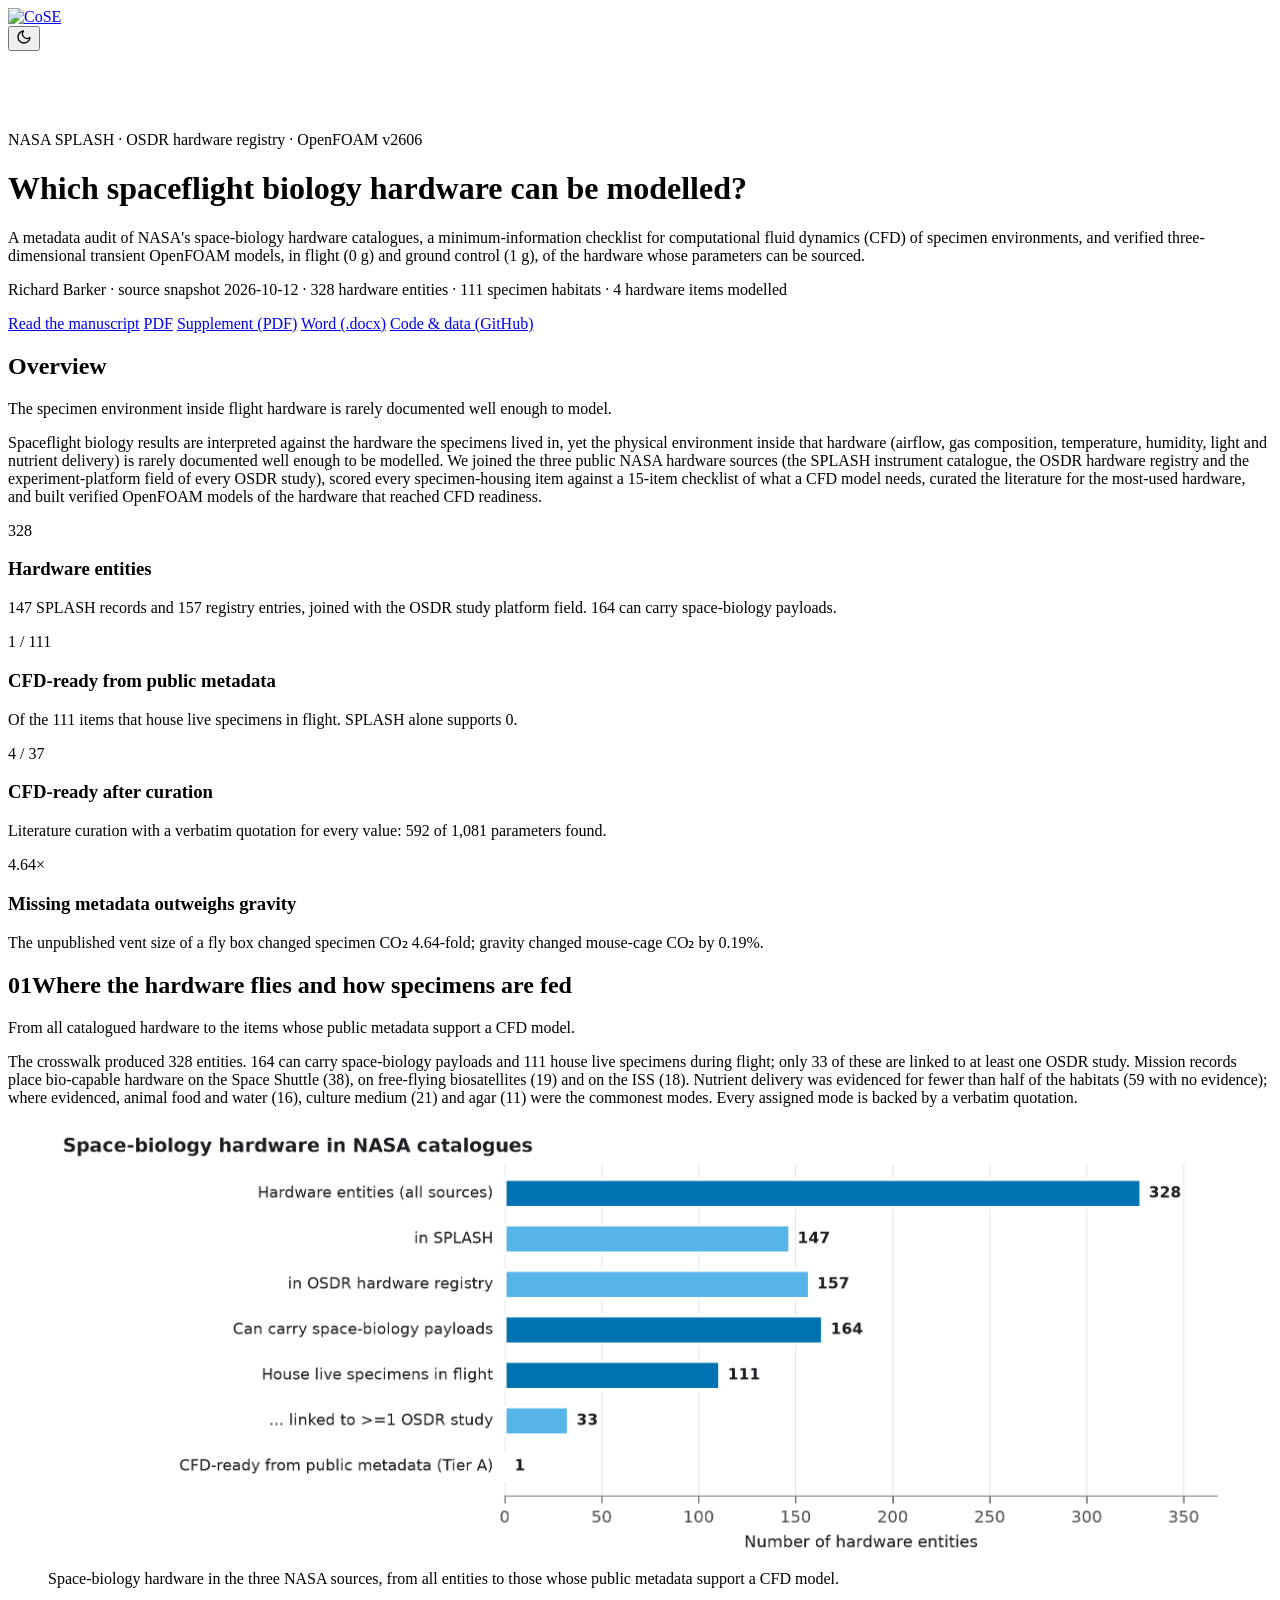
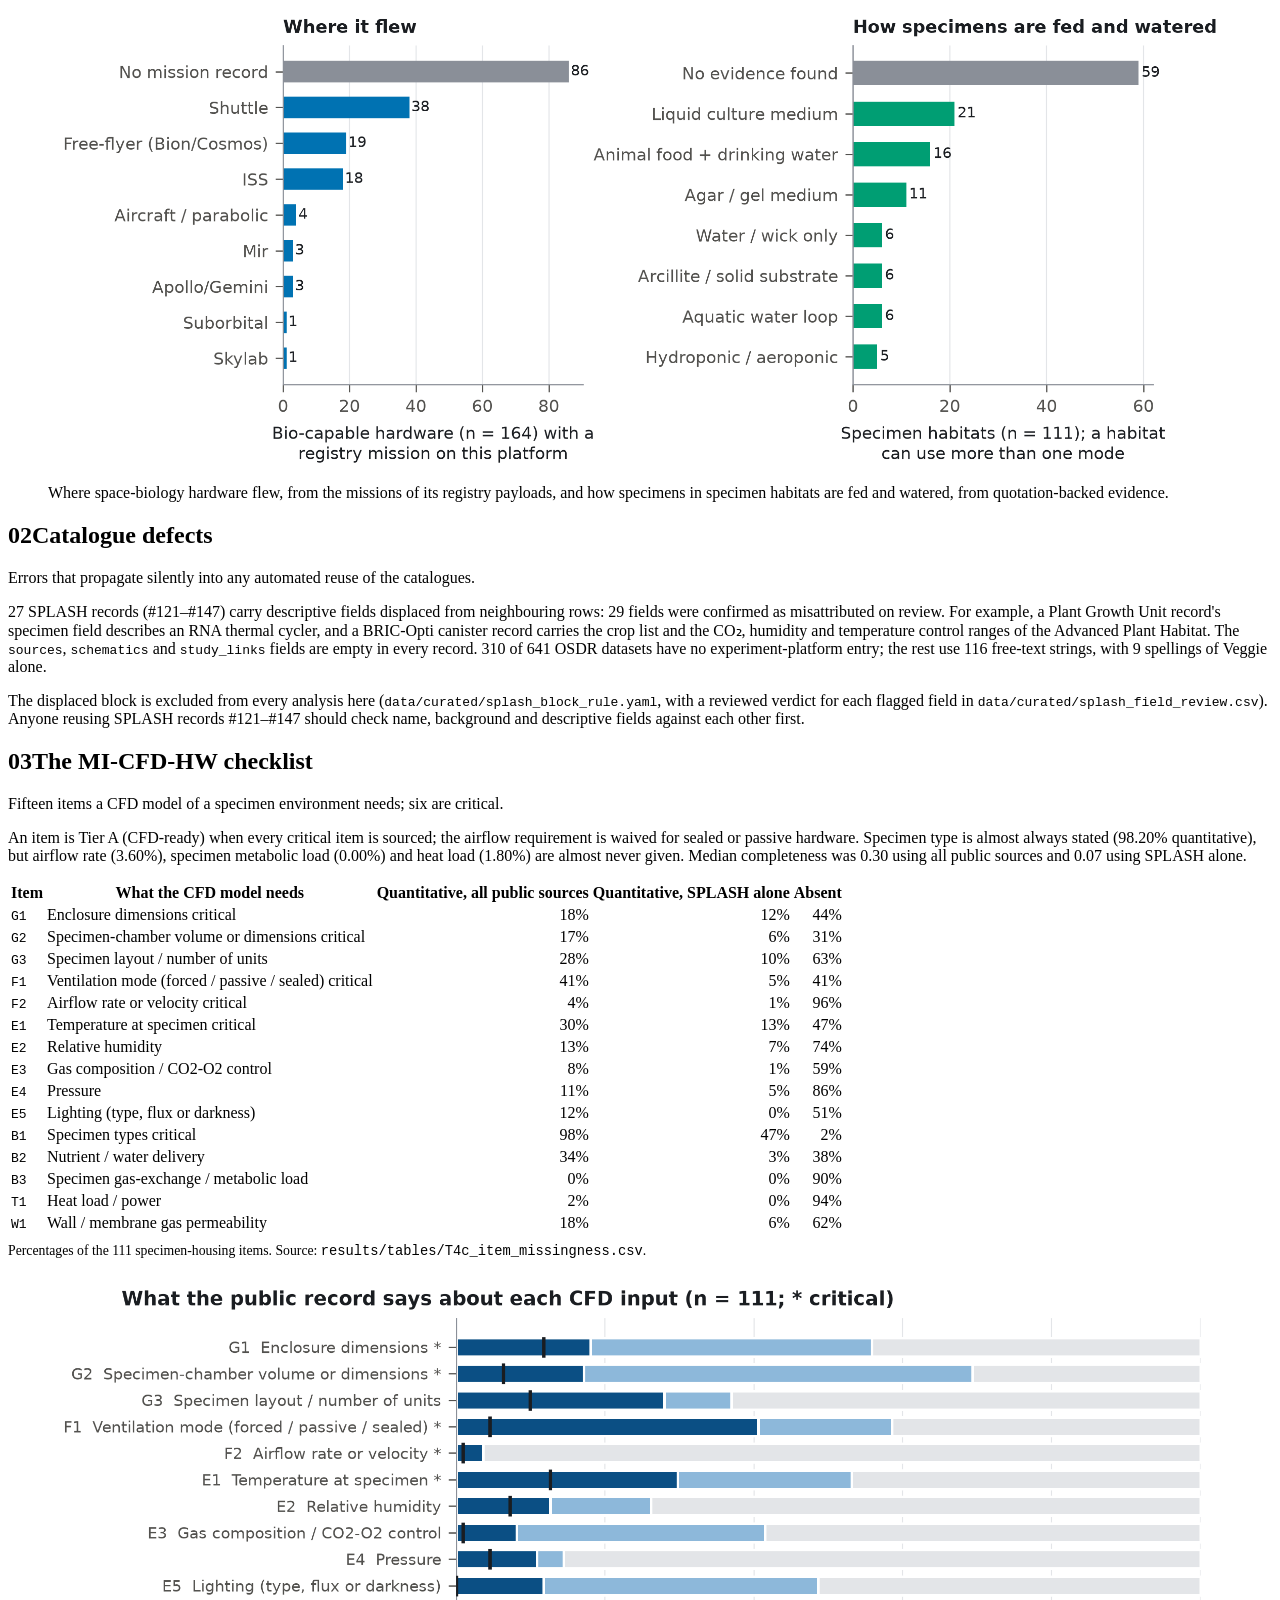
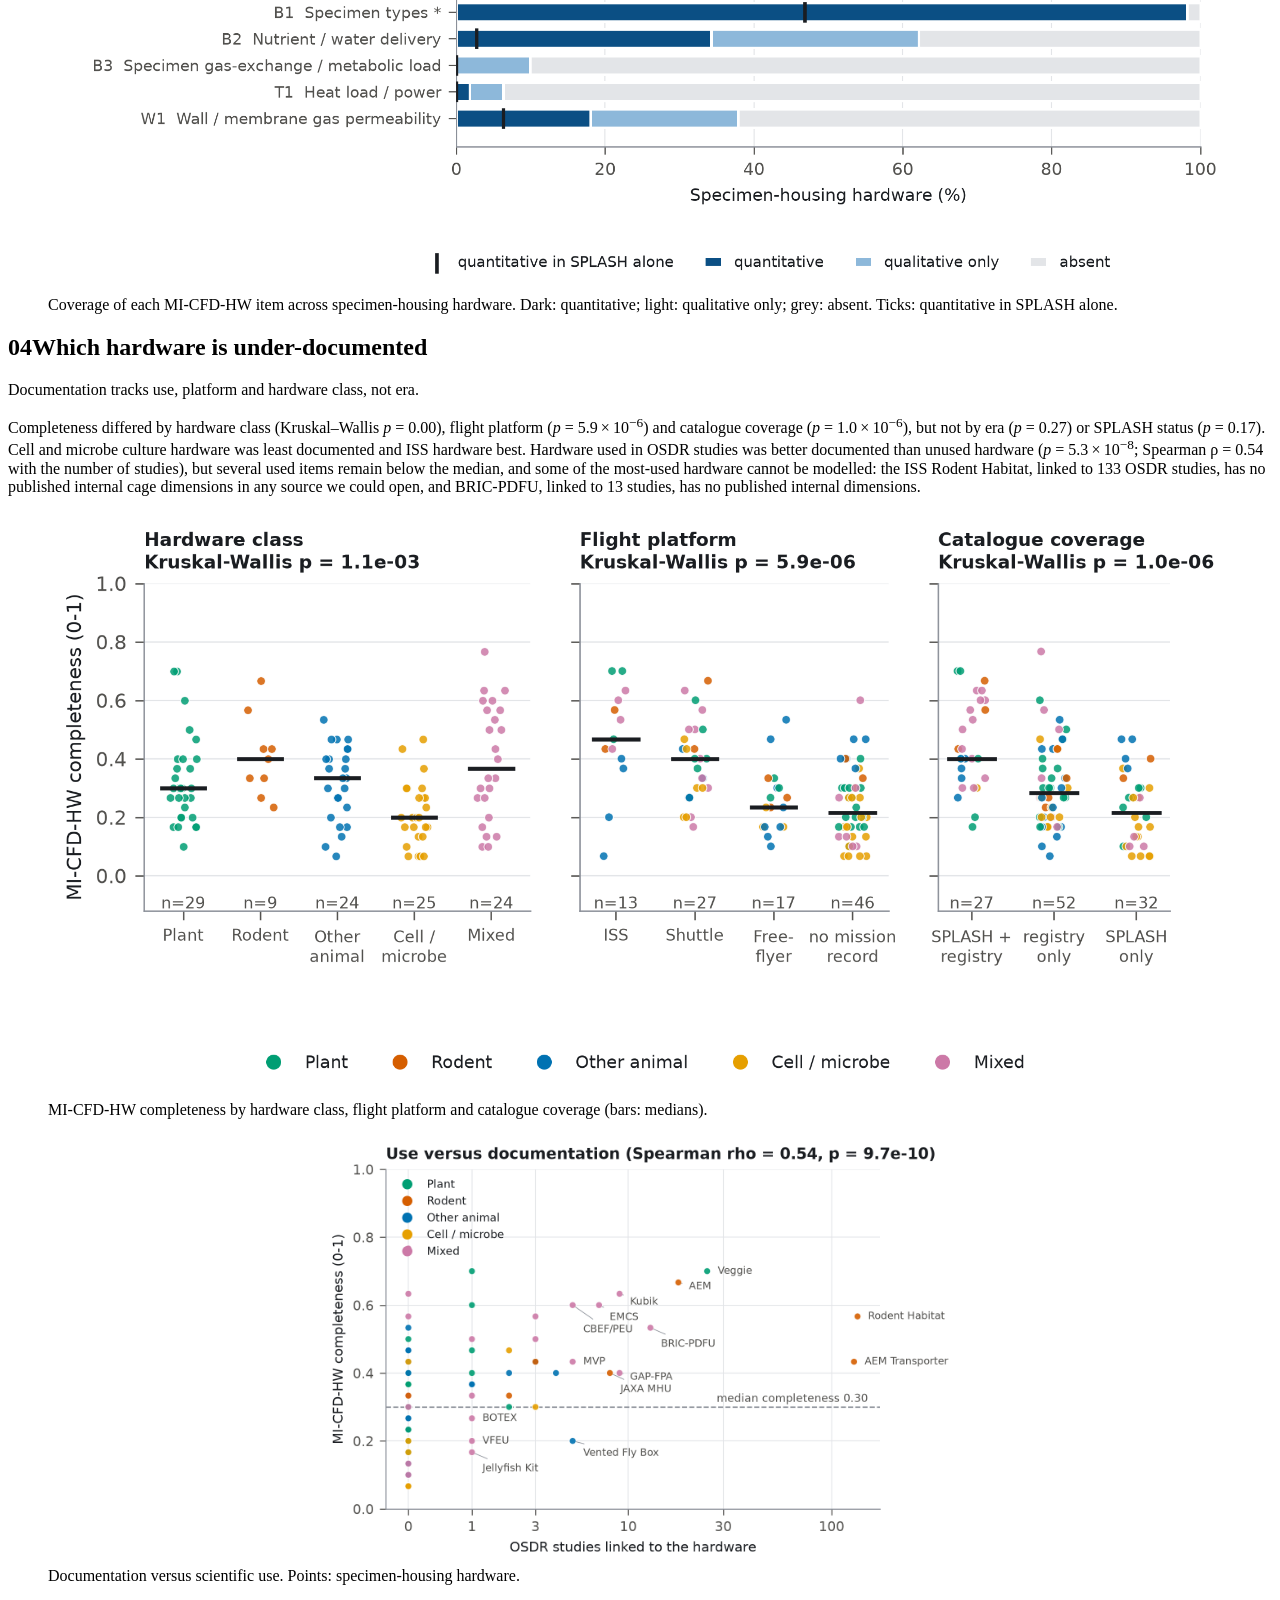
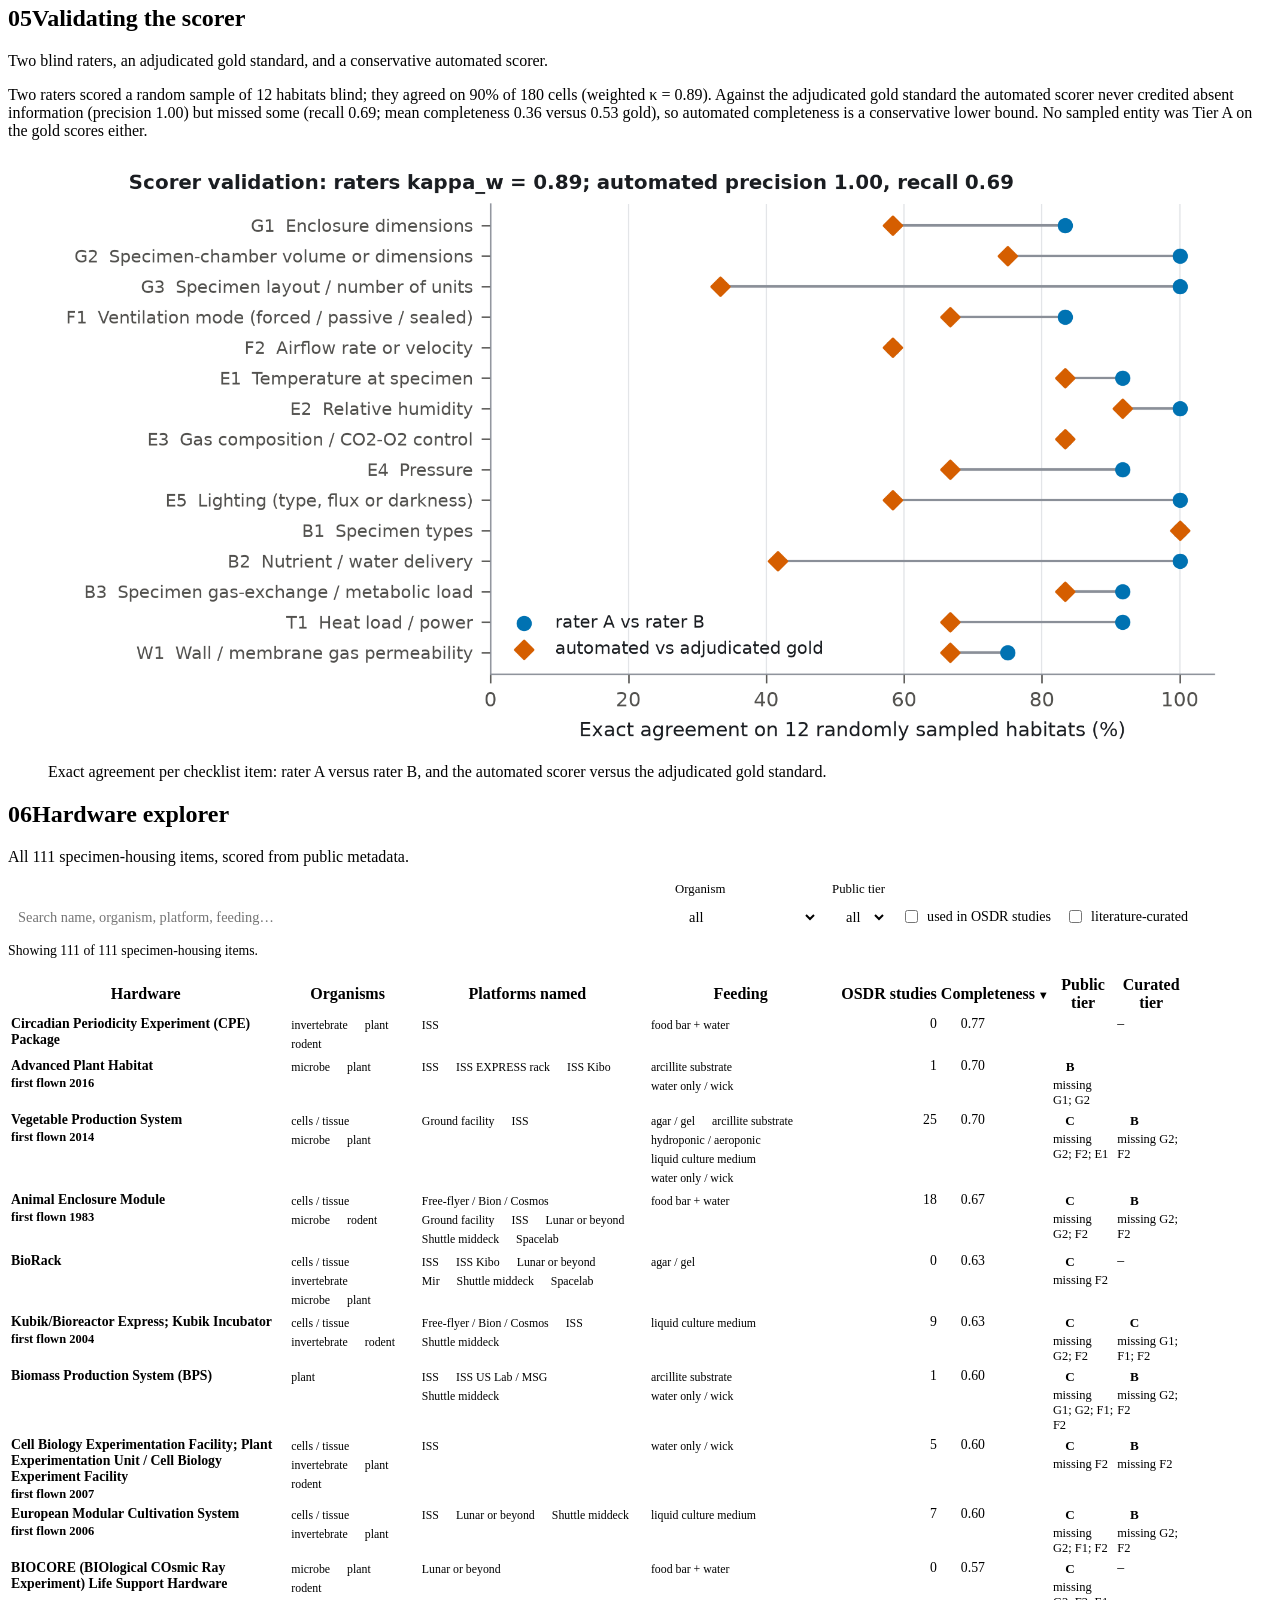
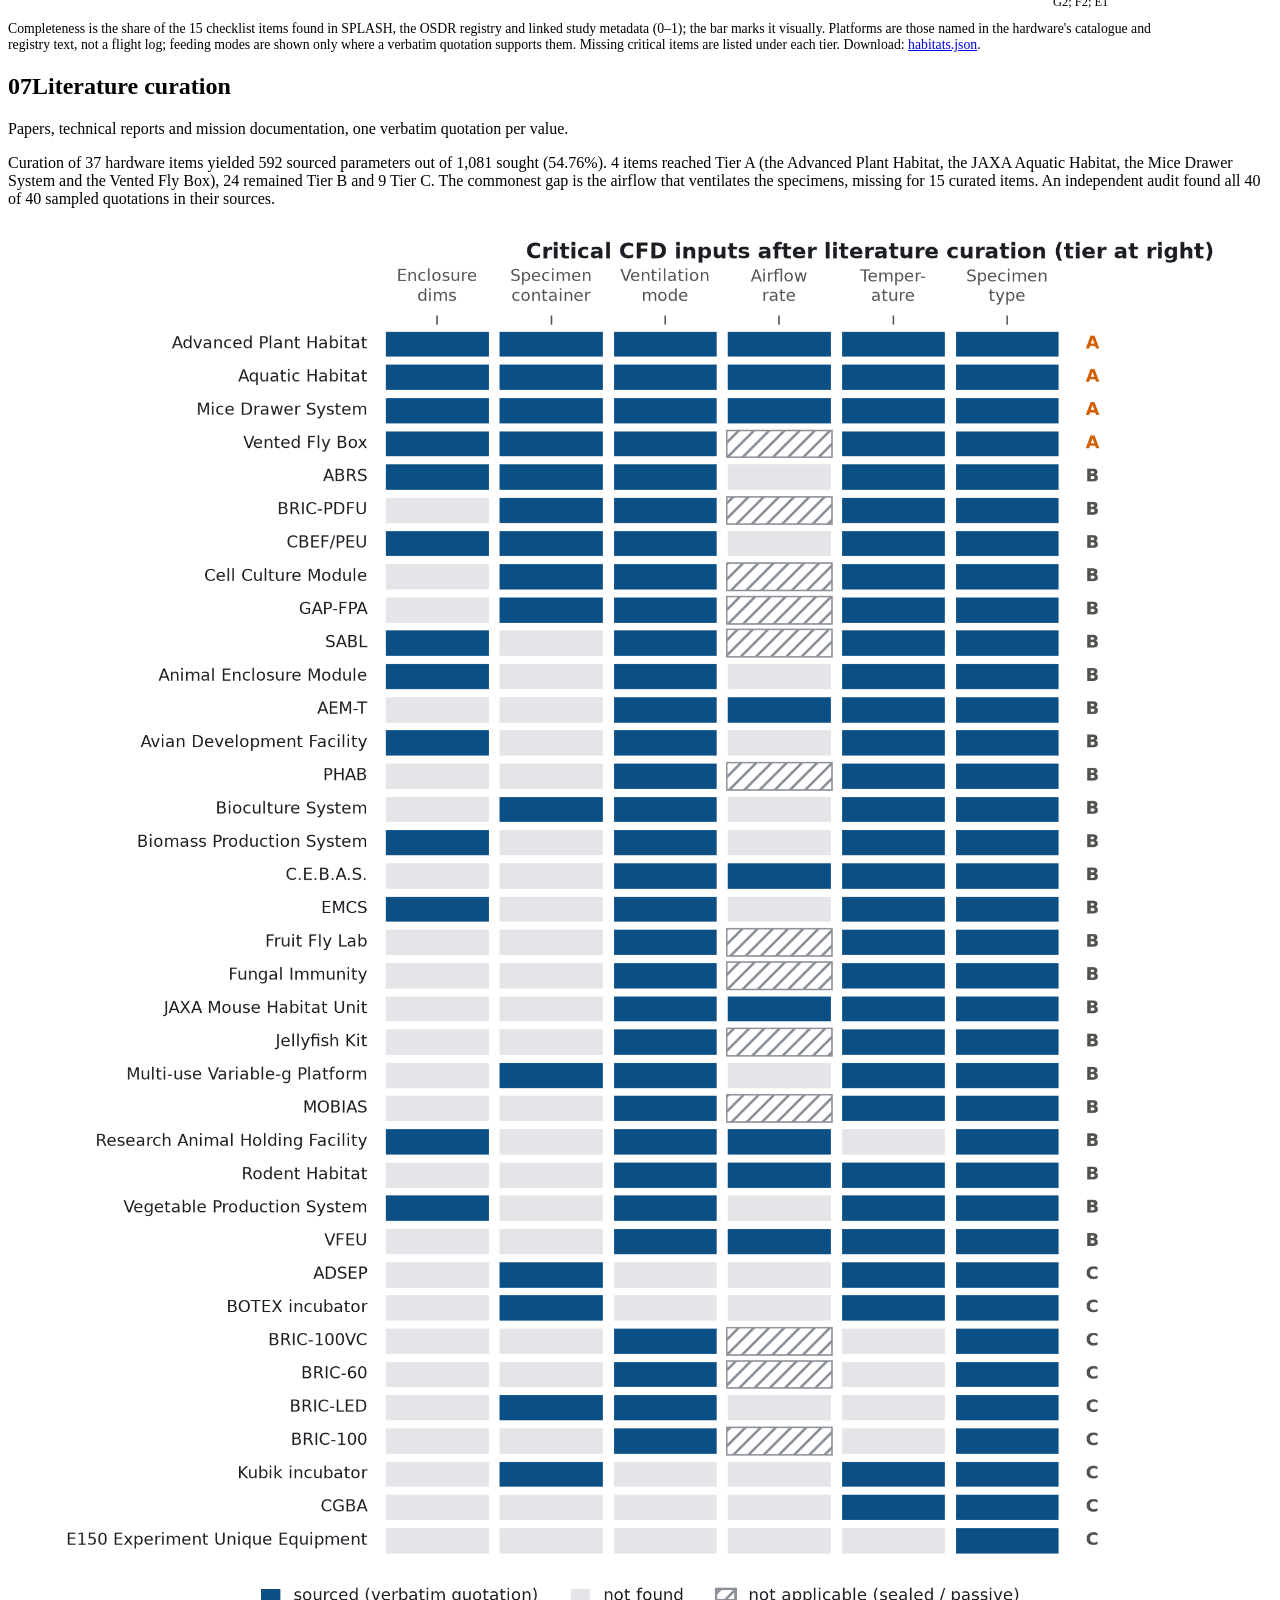
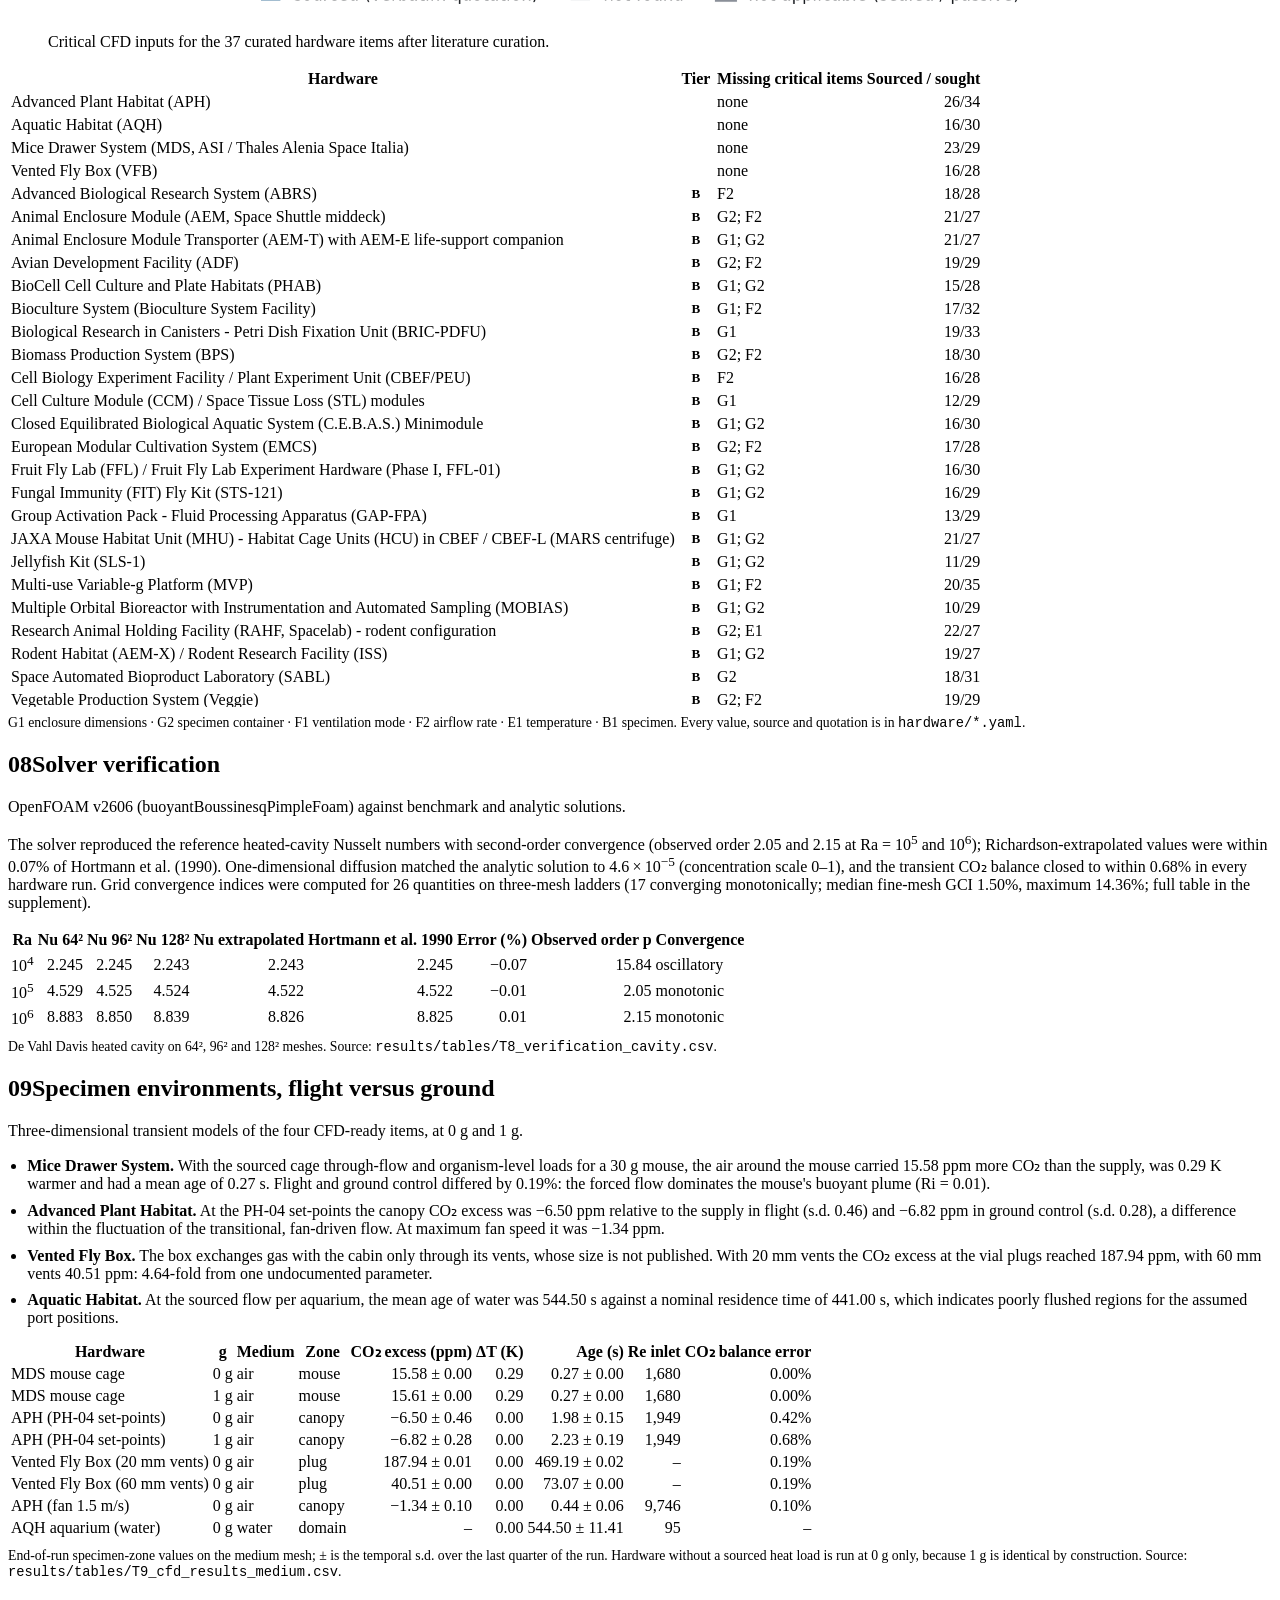
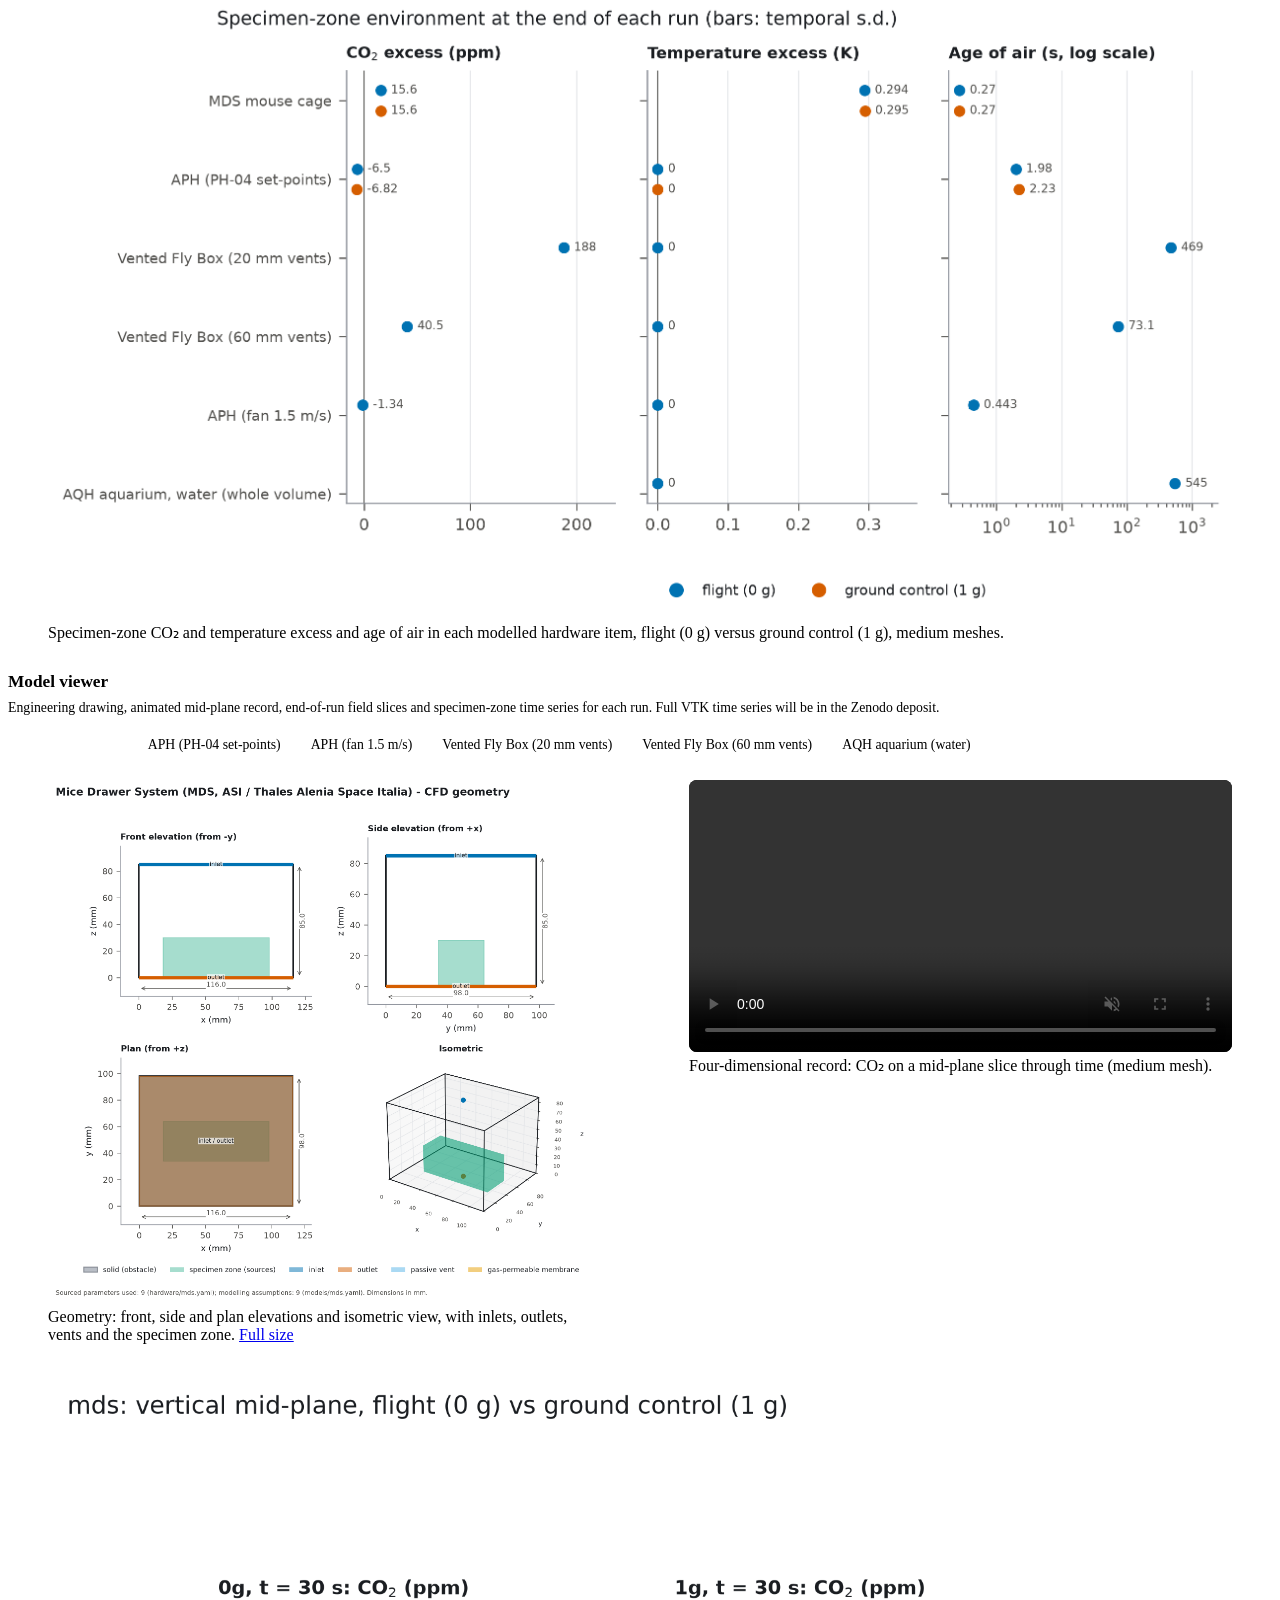
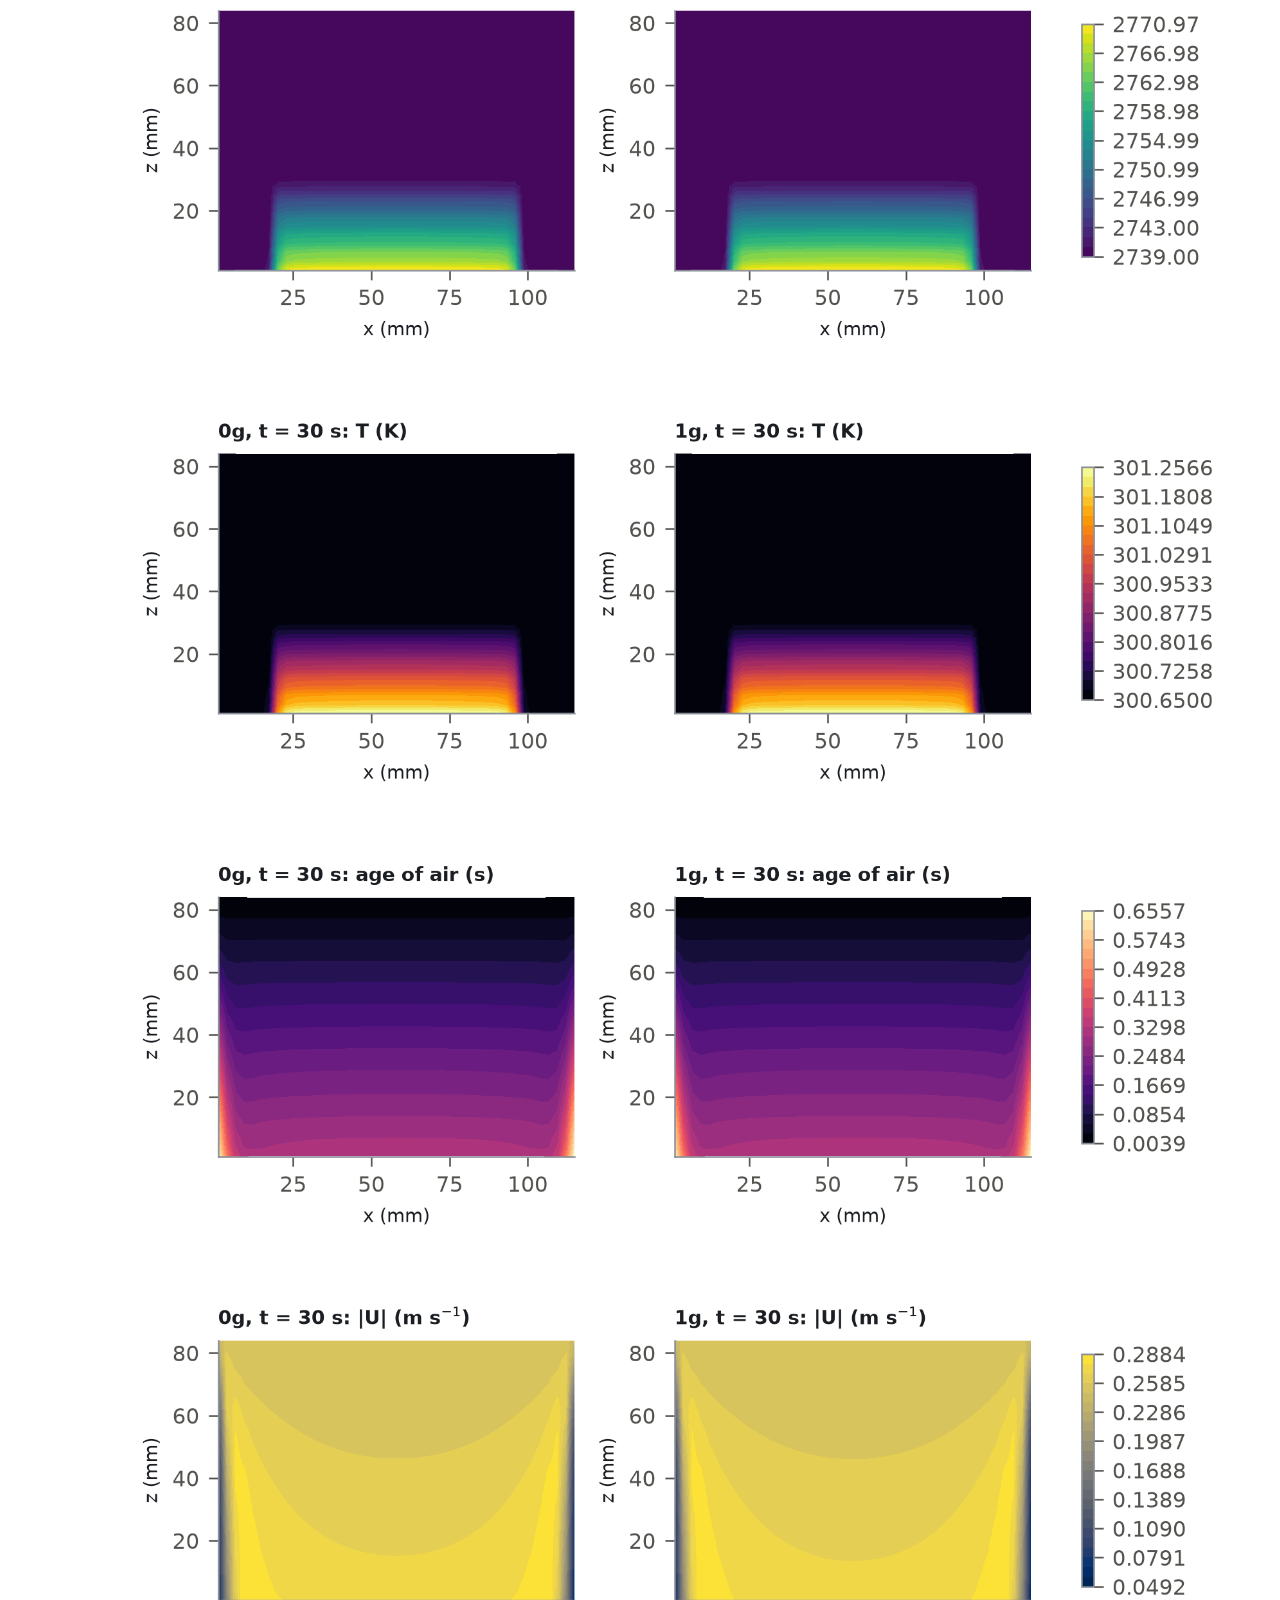
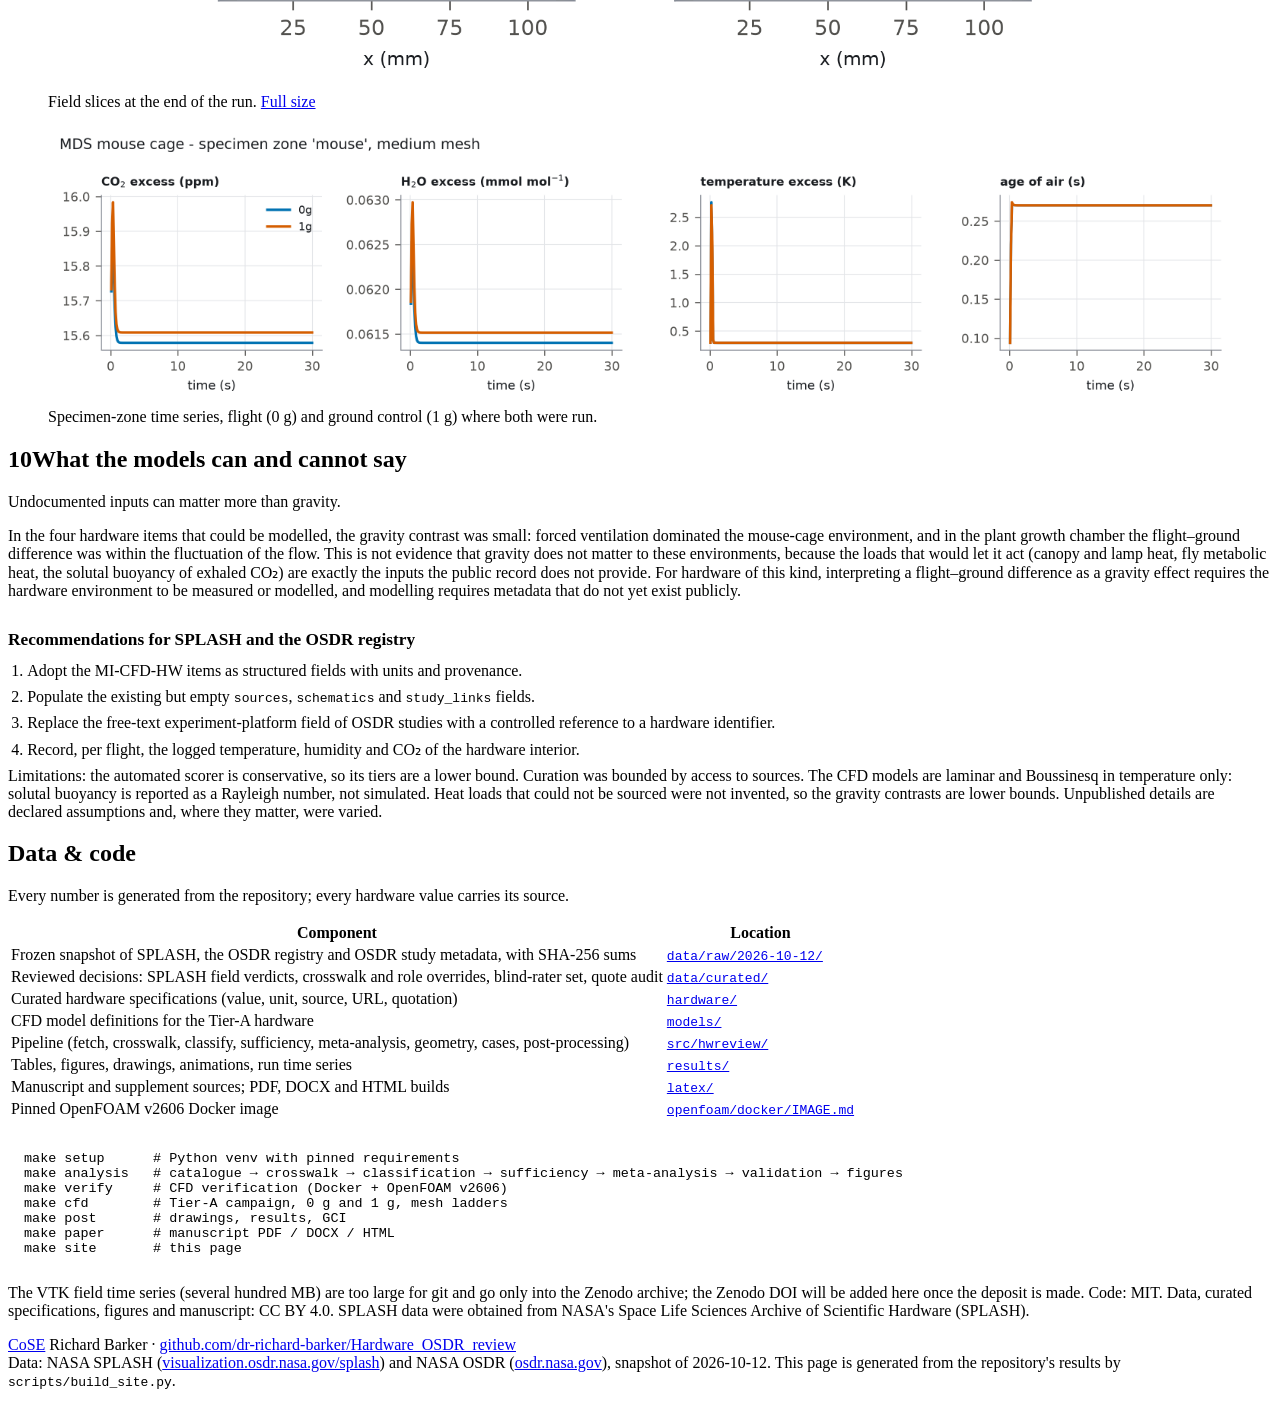
==== commit 97f09f5d: "Exclude untrusted SPLASH first-launch dates; single label per supplement longtable classify.first_la" ====
--- a/docs/index.html
+++ b/docs/index.html
@@ -137,7 +137,7 @@
     <p class="sub">Documentation tracks use, platform and hardware class, not era.</p>
     <p>Completeness differed by hardware class (Kruskal–Wallis <i>p</i>&nbsp;=&nbsp;0.00), flight
       platform (<i>p</i>&nbsp;=&nbsp;5.9&thinsp;×&thinsp;10<sup>−6</sup>) and catalogue coverage (<i>p</i>&nbsp;=&nbsp;1.0&thinsp;×&thinsp;10<sup>−6</sup>),
-      but not by era (<i>p</i>&nbsp;=&nbsp;0.41) or SPLASH status (<i>p</i>&nbsp;=&nbsp;0.17).
+      but not by era (<i>p</i>&nbsp;=&nbsp;0.27) or SPLASH status (<i>p</i>&nbsp;=&nbsp;0.17).
       Cell and microbe culture hardware was least documented and ISS hardware best. Hardware used in OSDR studies
       was better documented than unused hardware (<i>p</i>&nbsp;=&nbsp;5.3&thinsp;×&thinsp;10<sup>−8</sup>; Spearman
       ρ&nbsp;=&nbsp;0.54 with the number of studies), but several used items remain below the median,
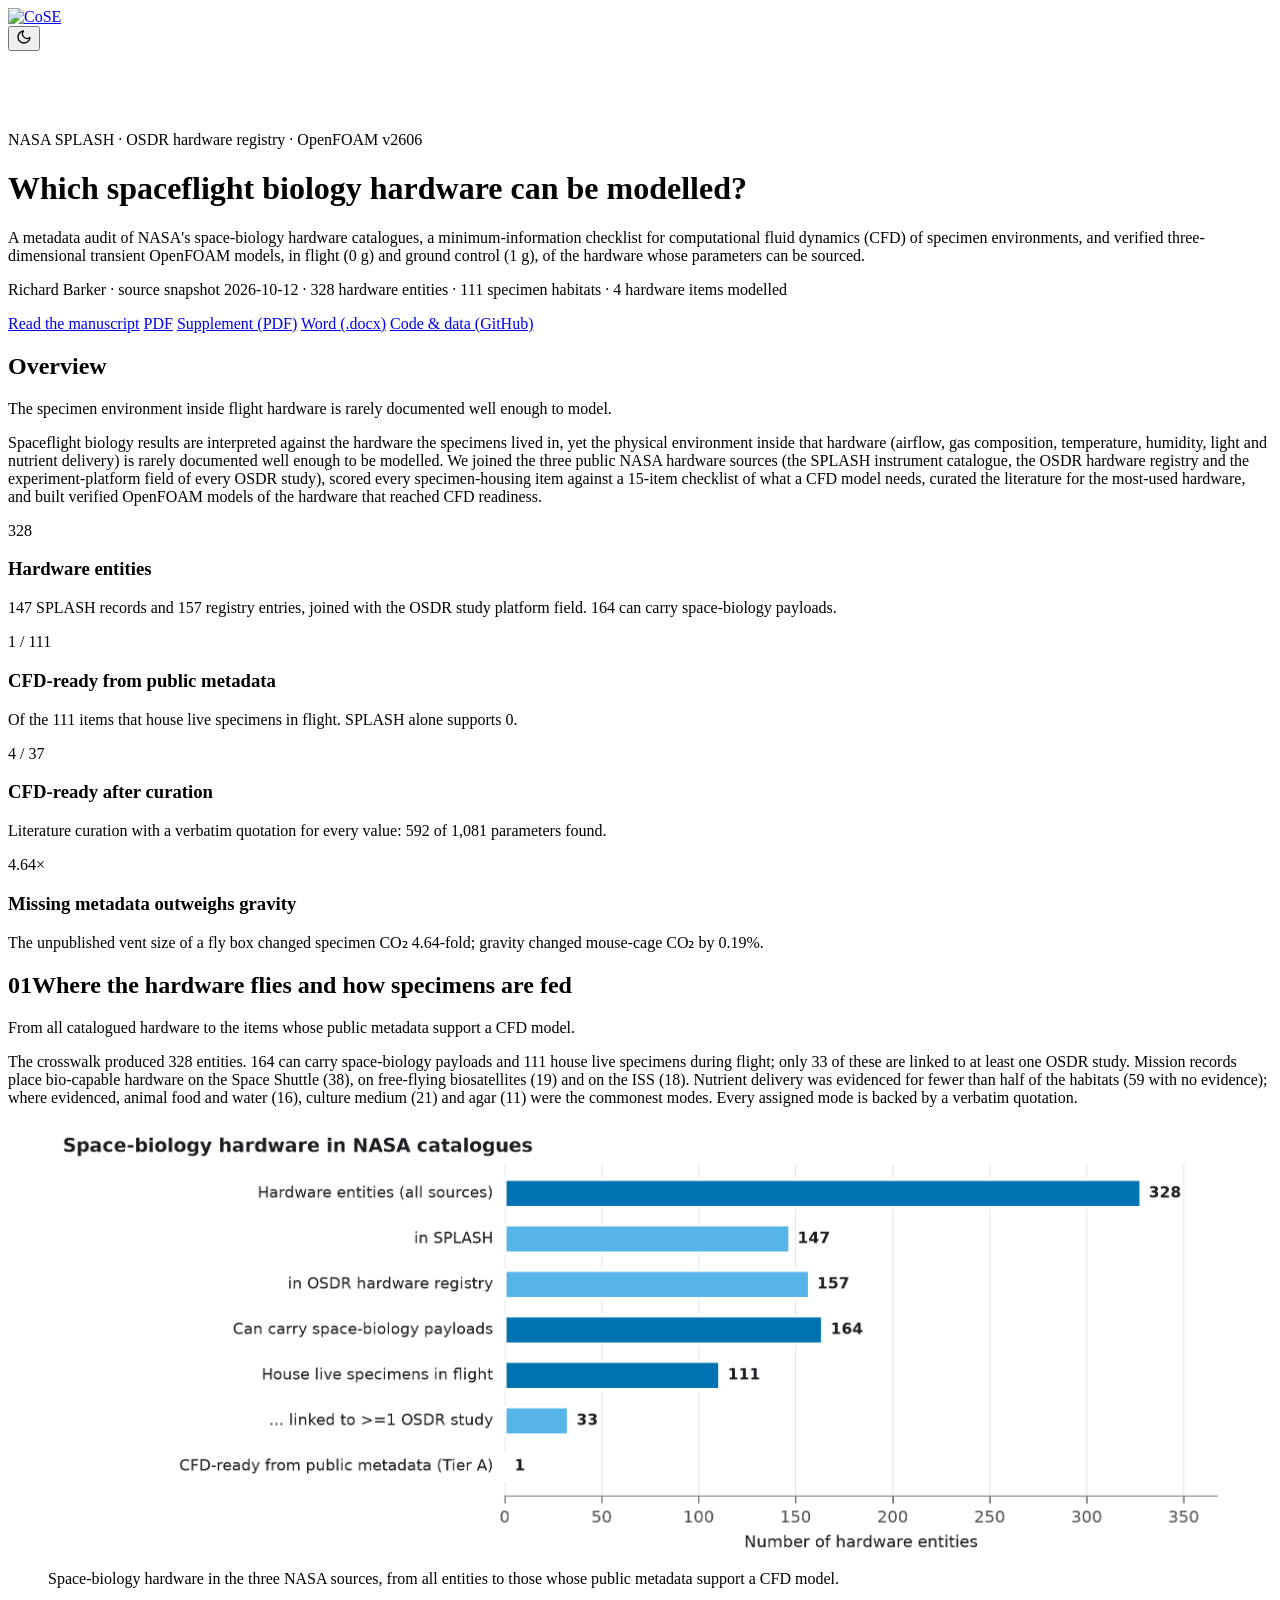
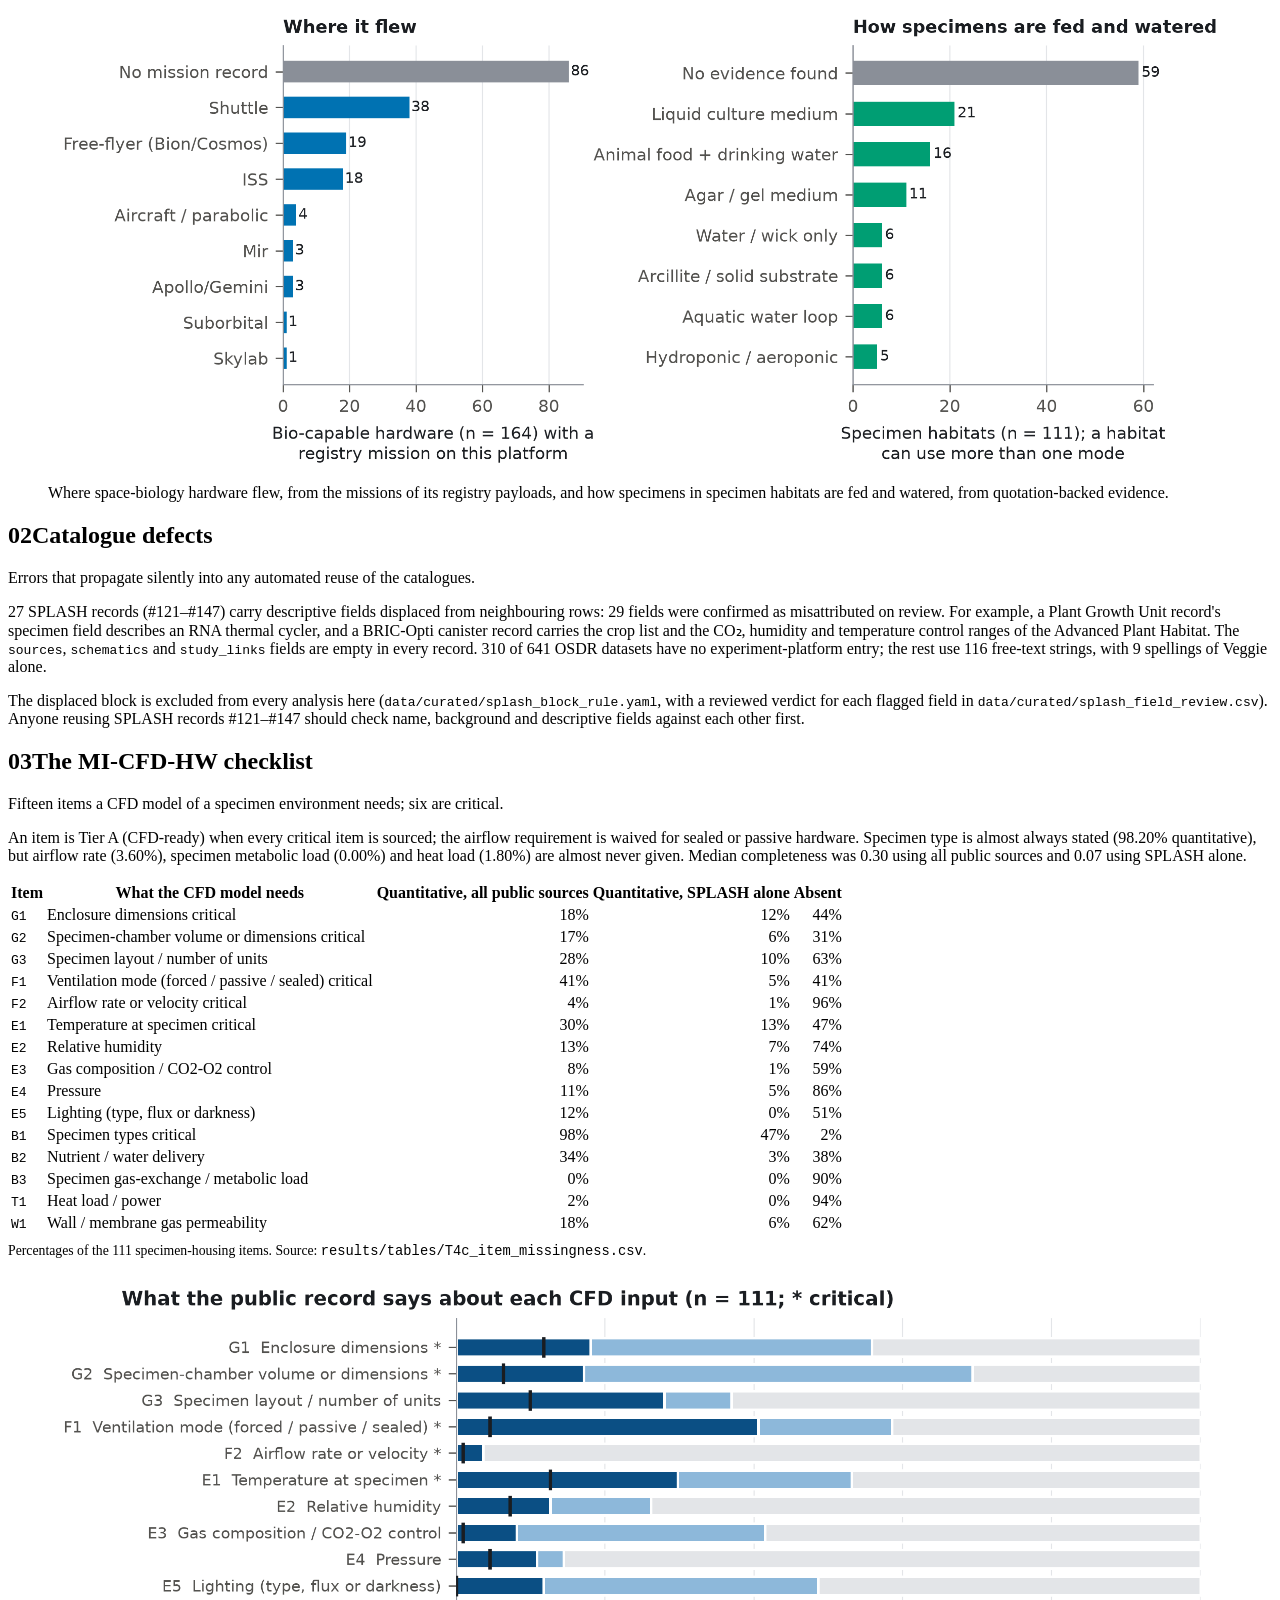
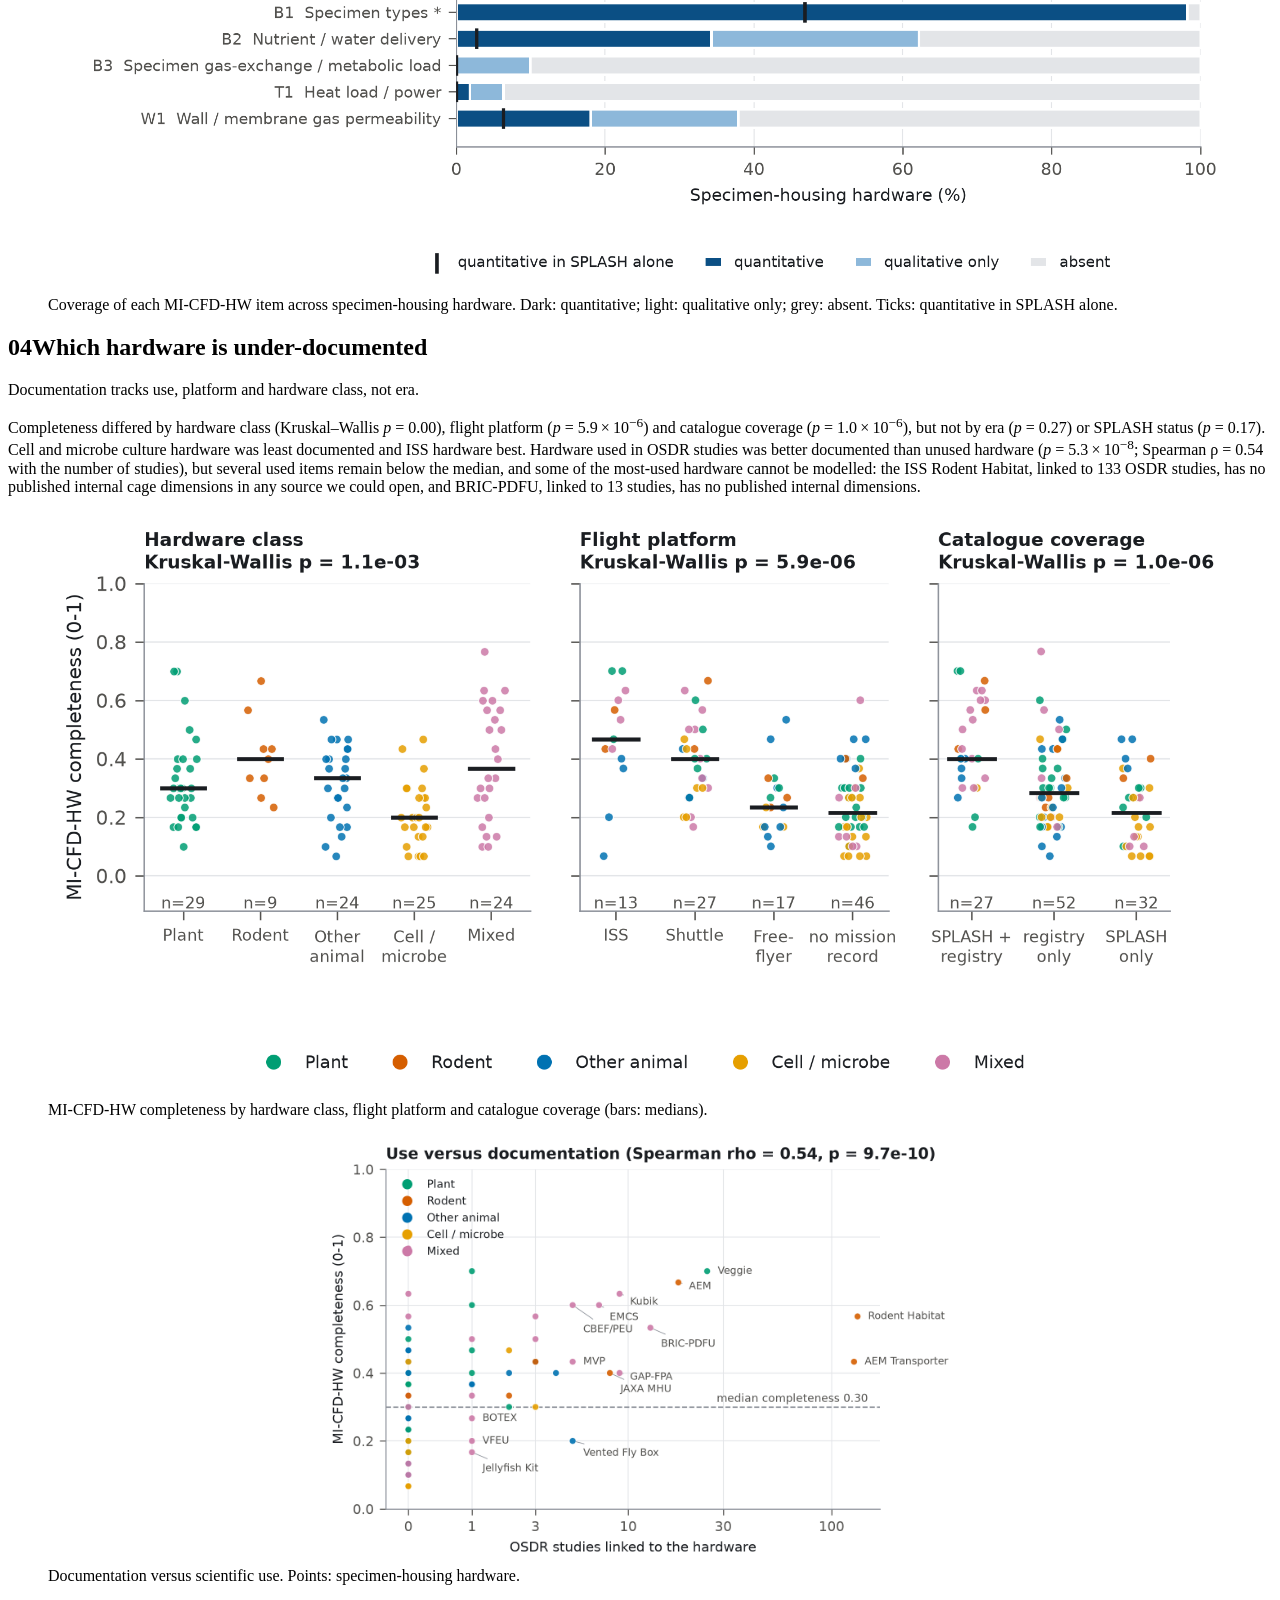
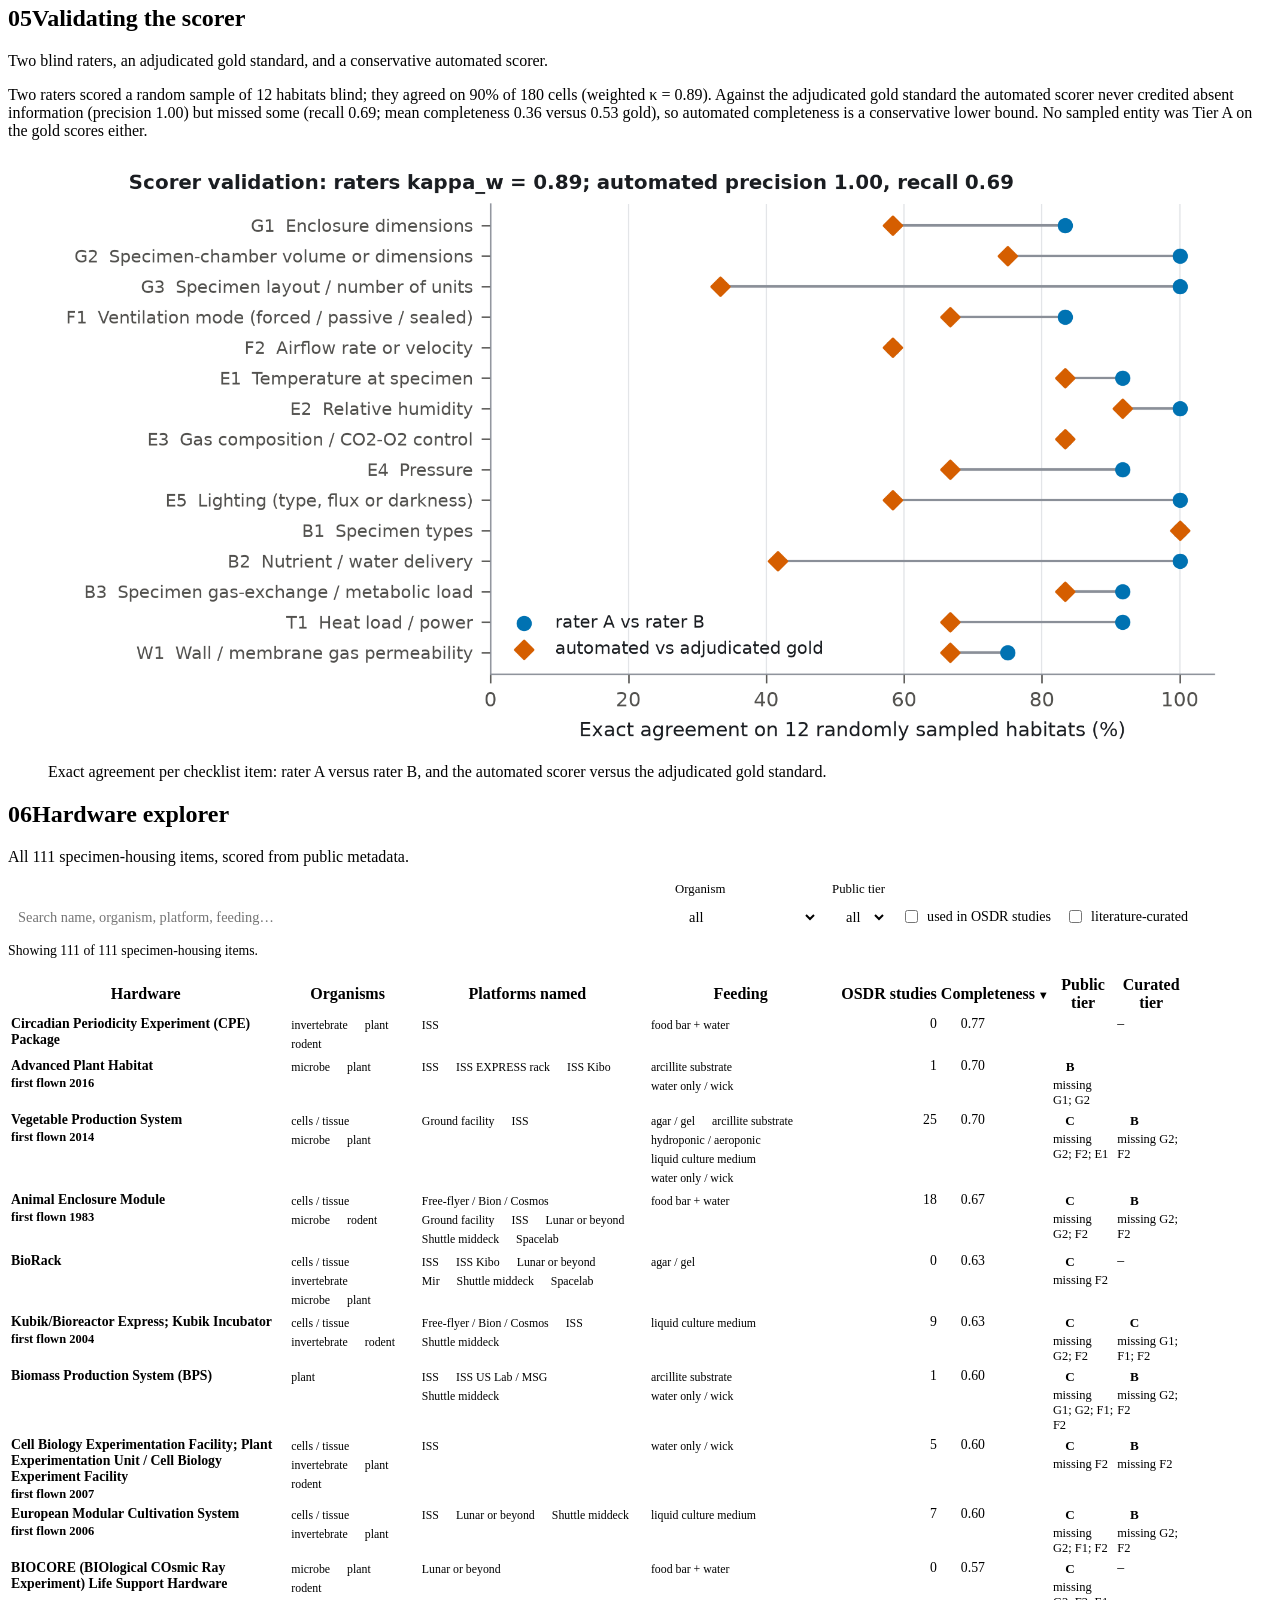
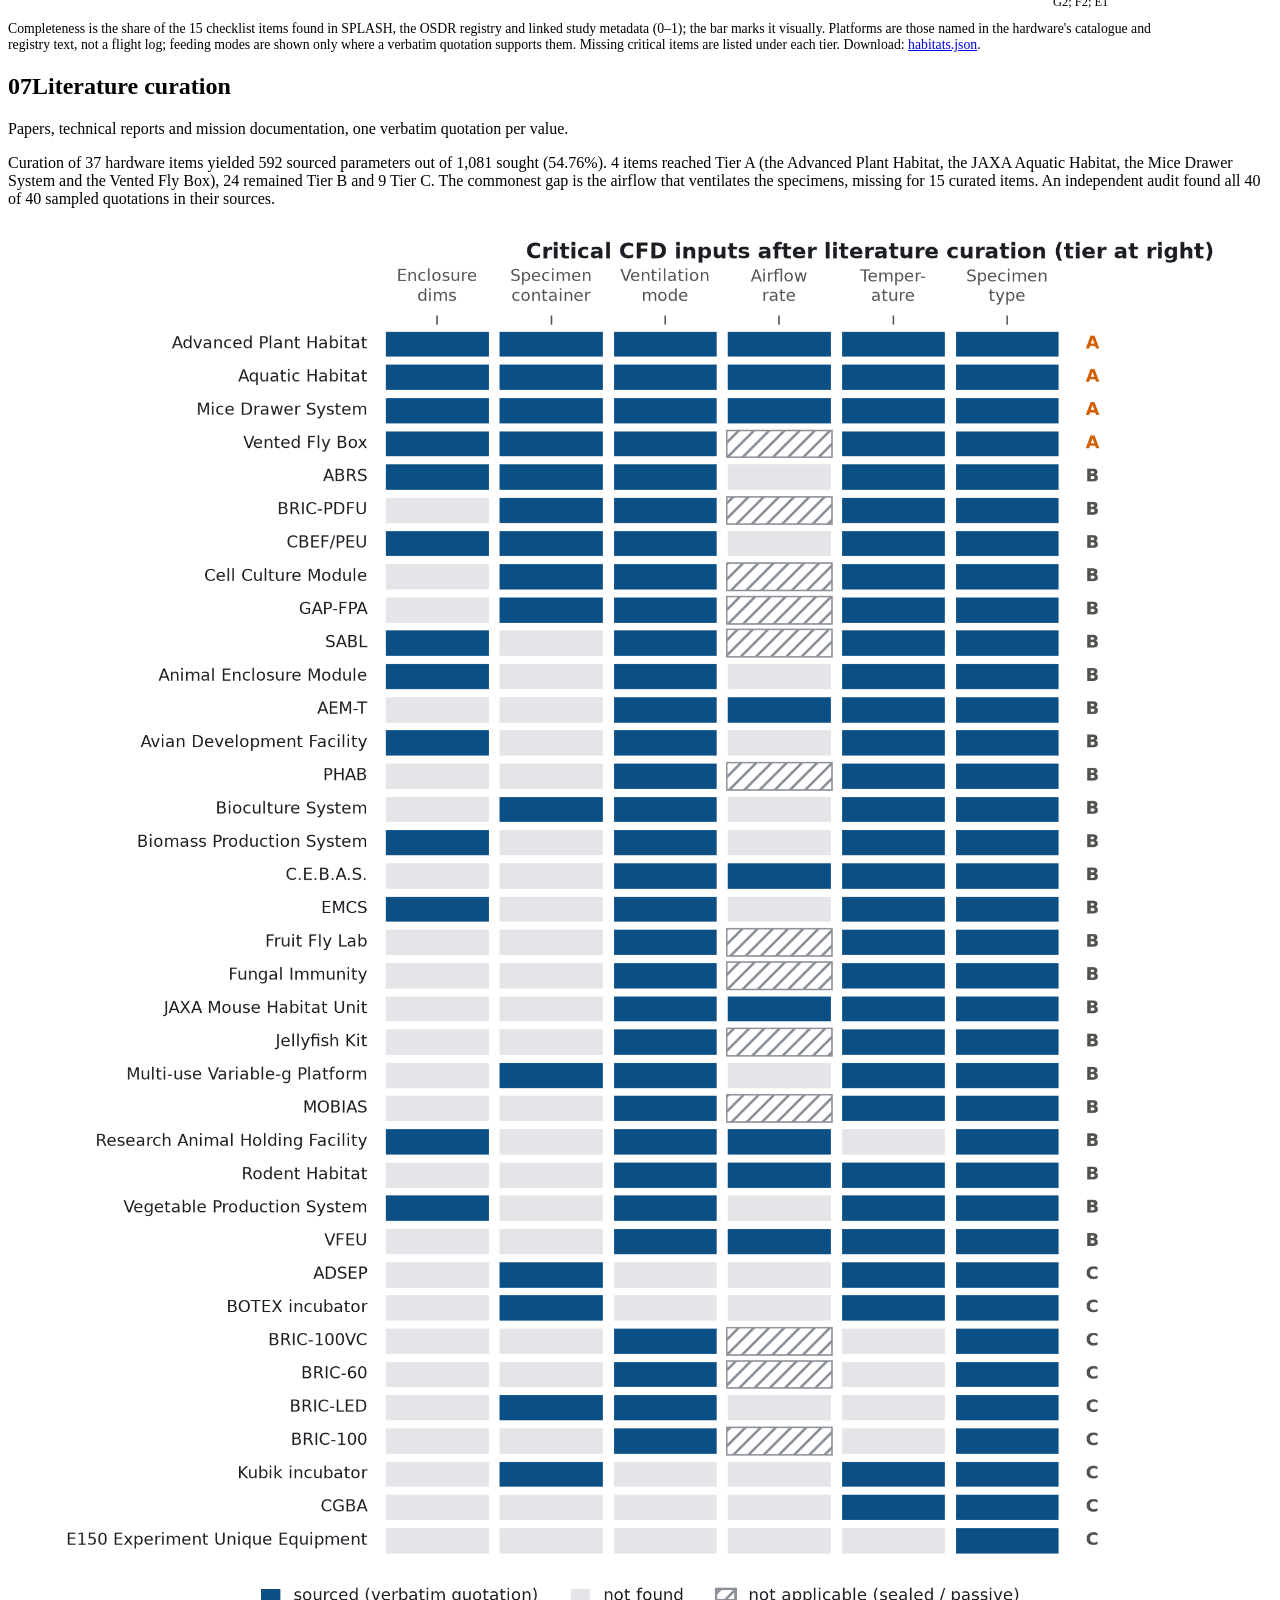
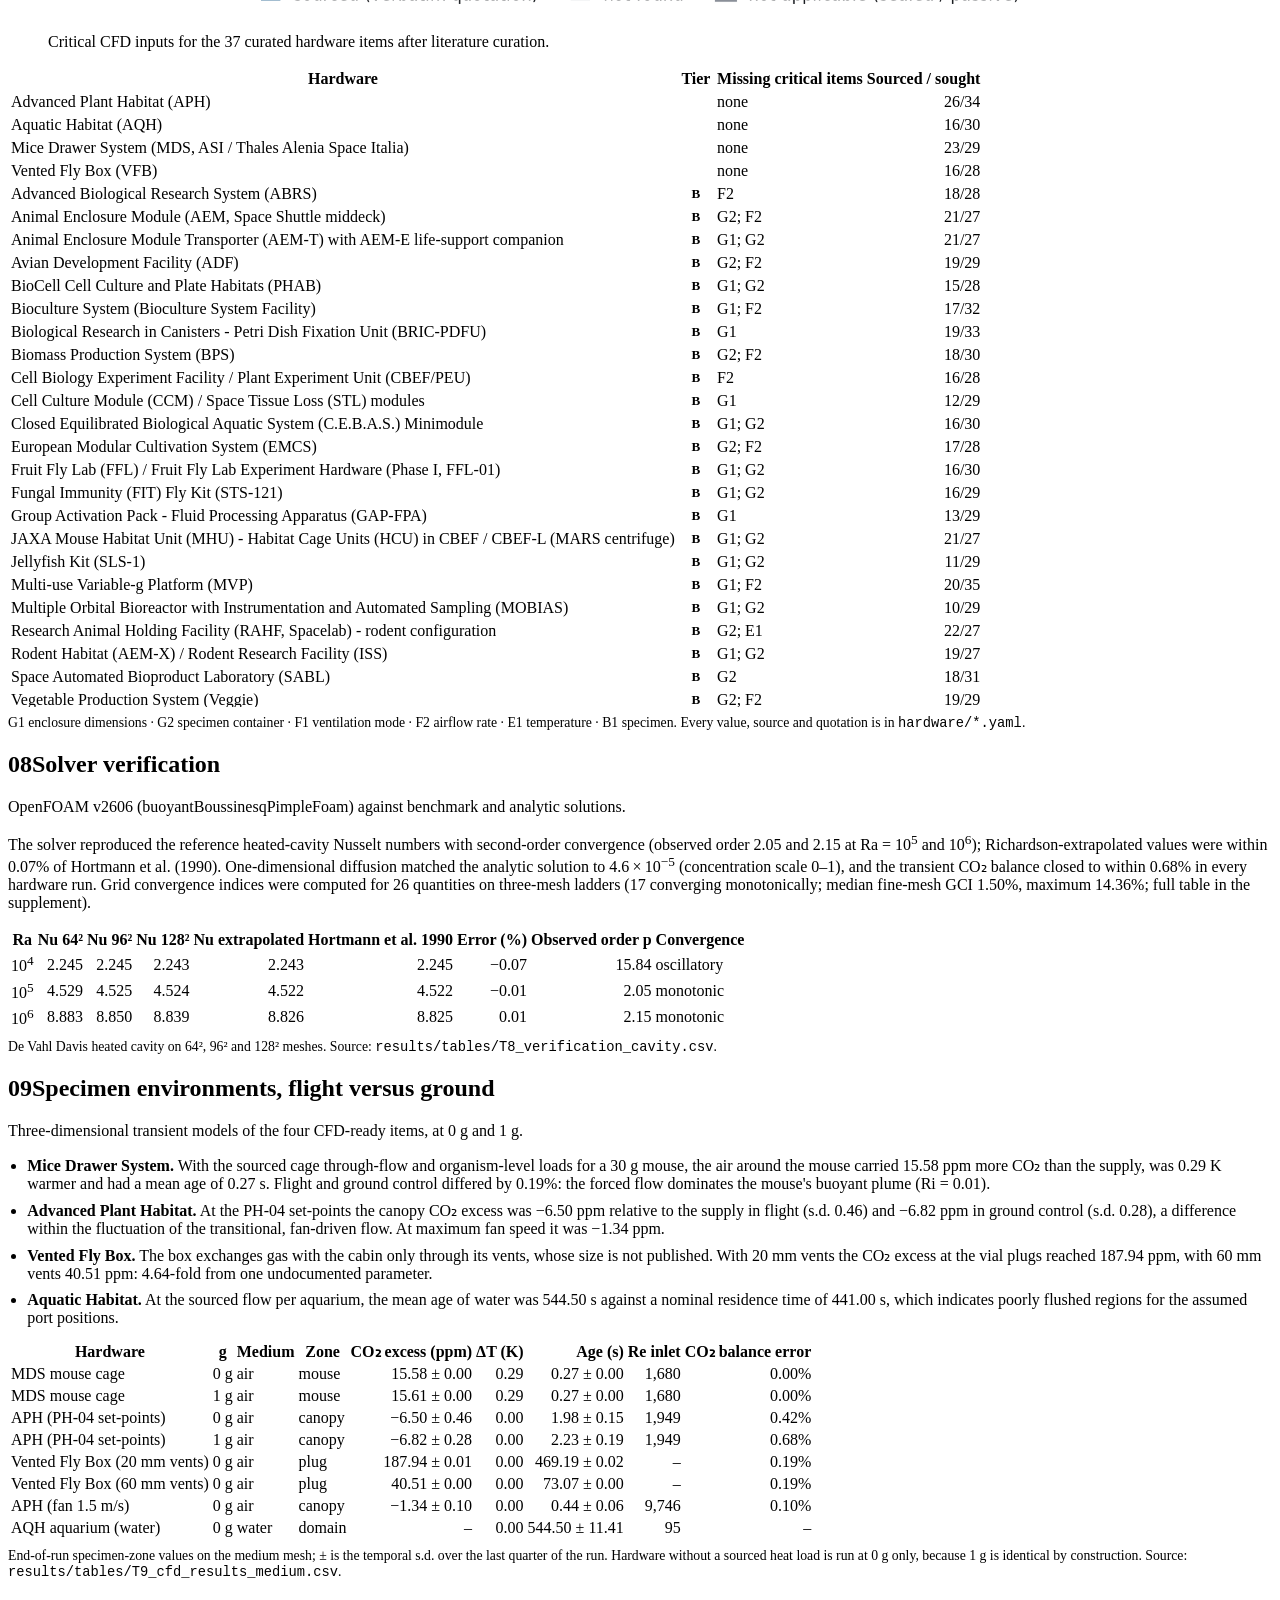
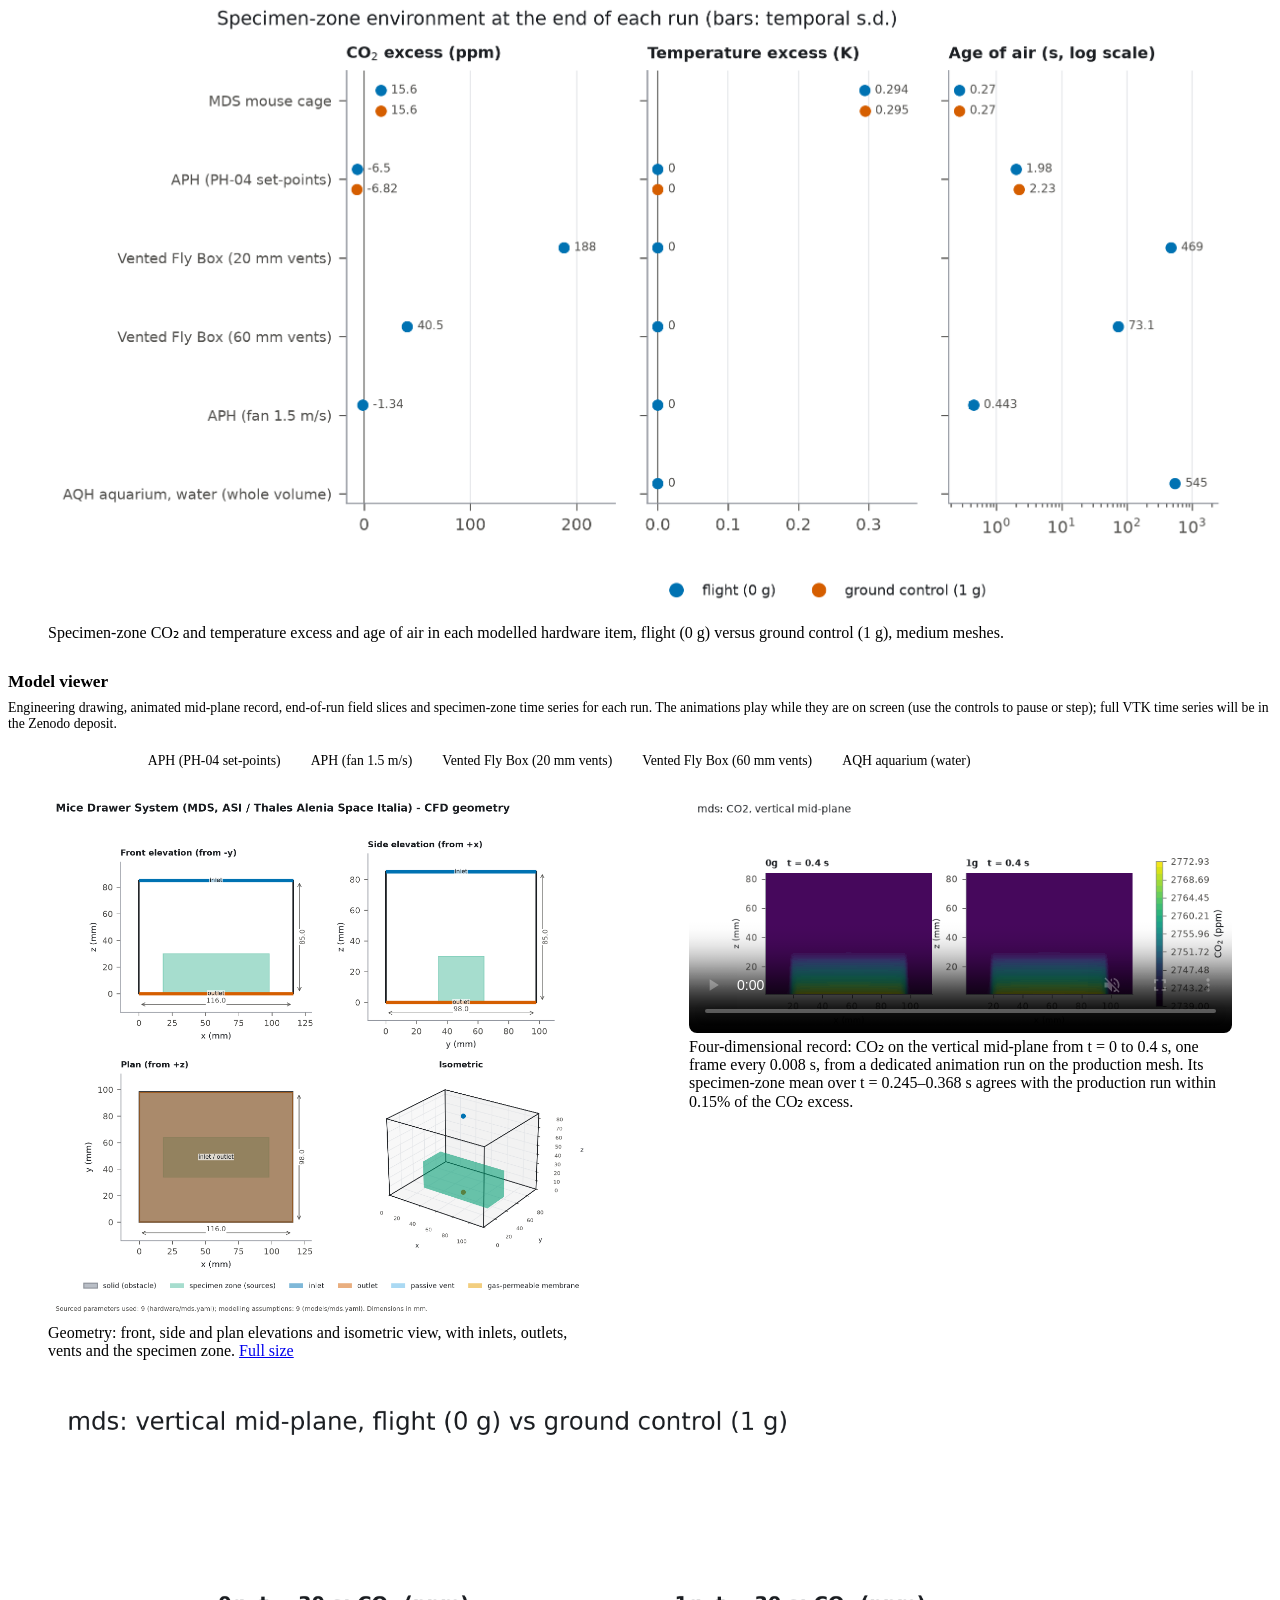
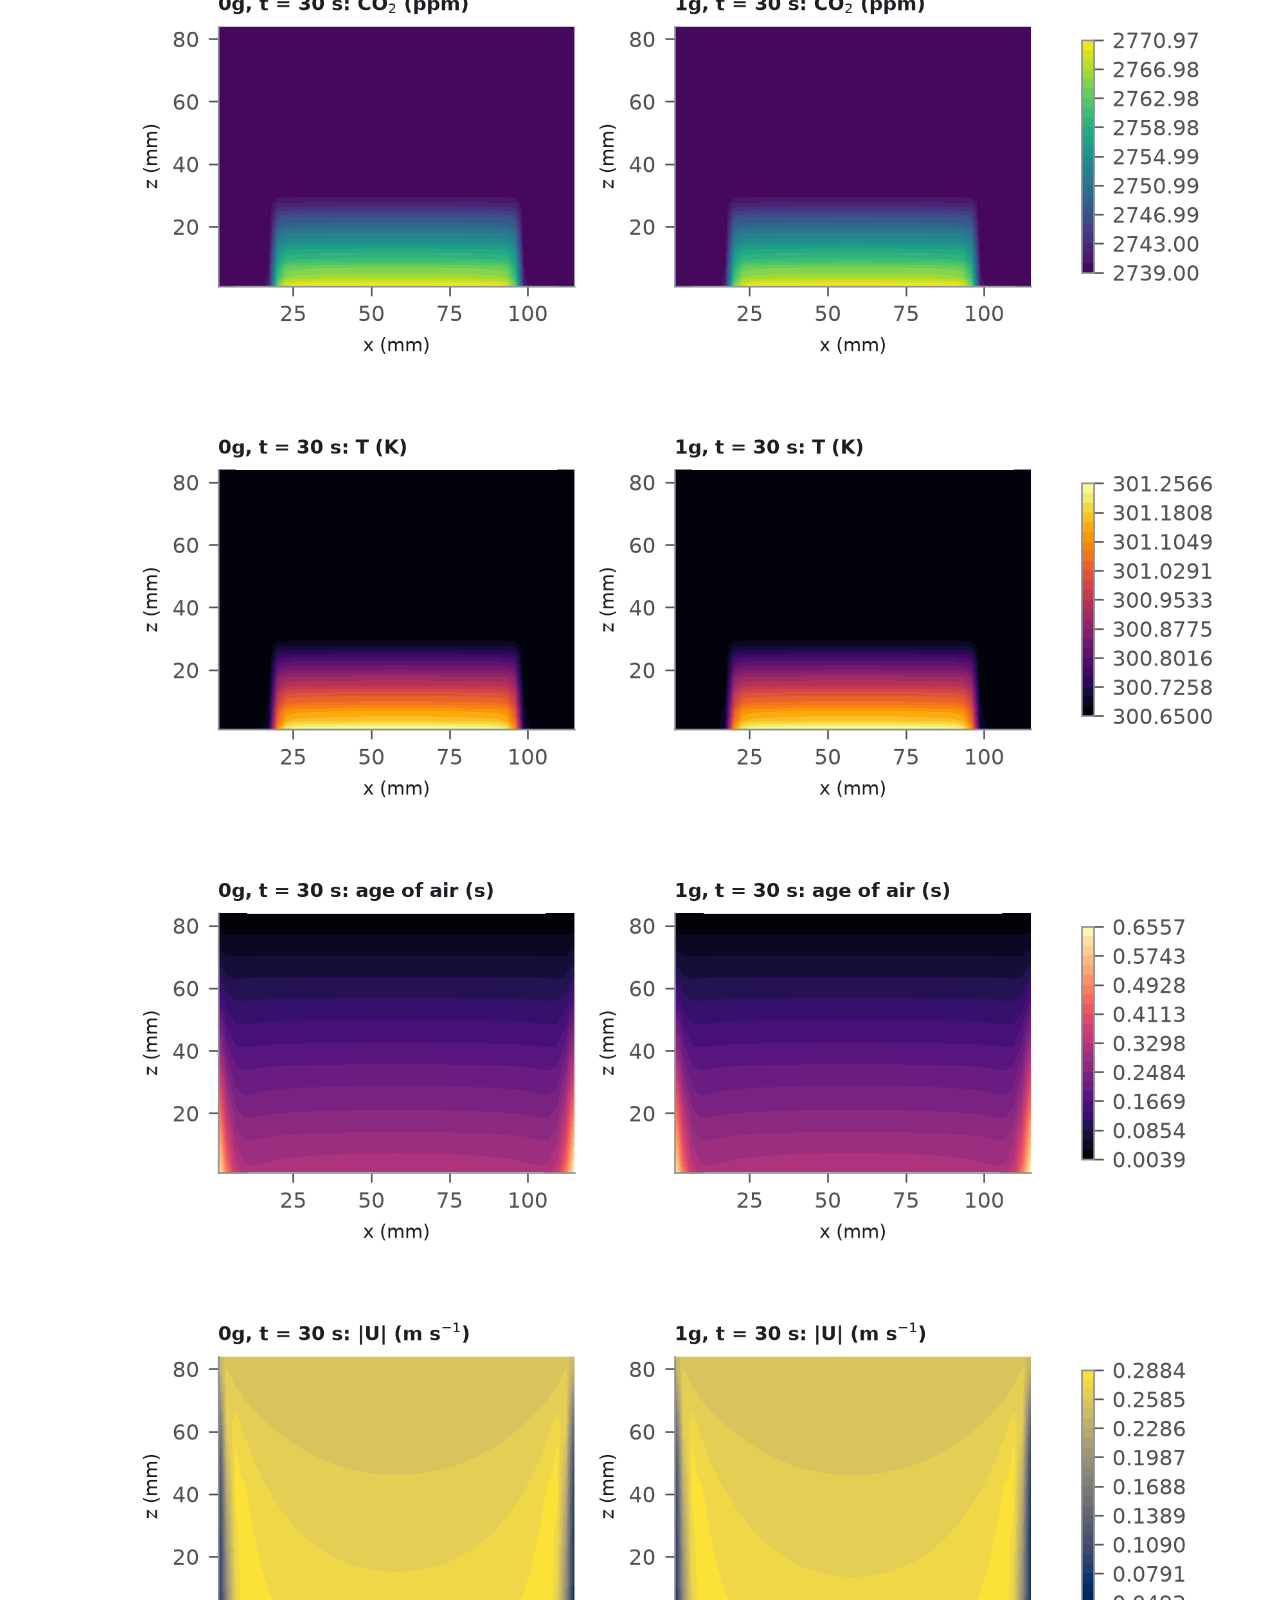
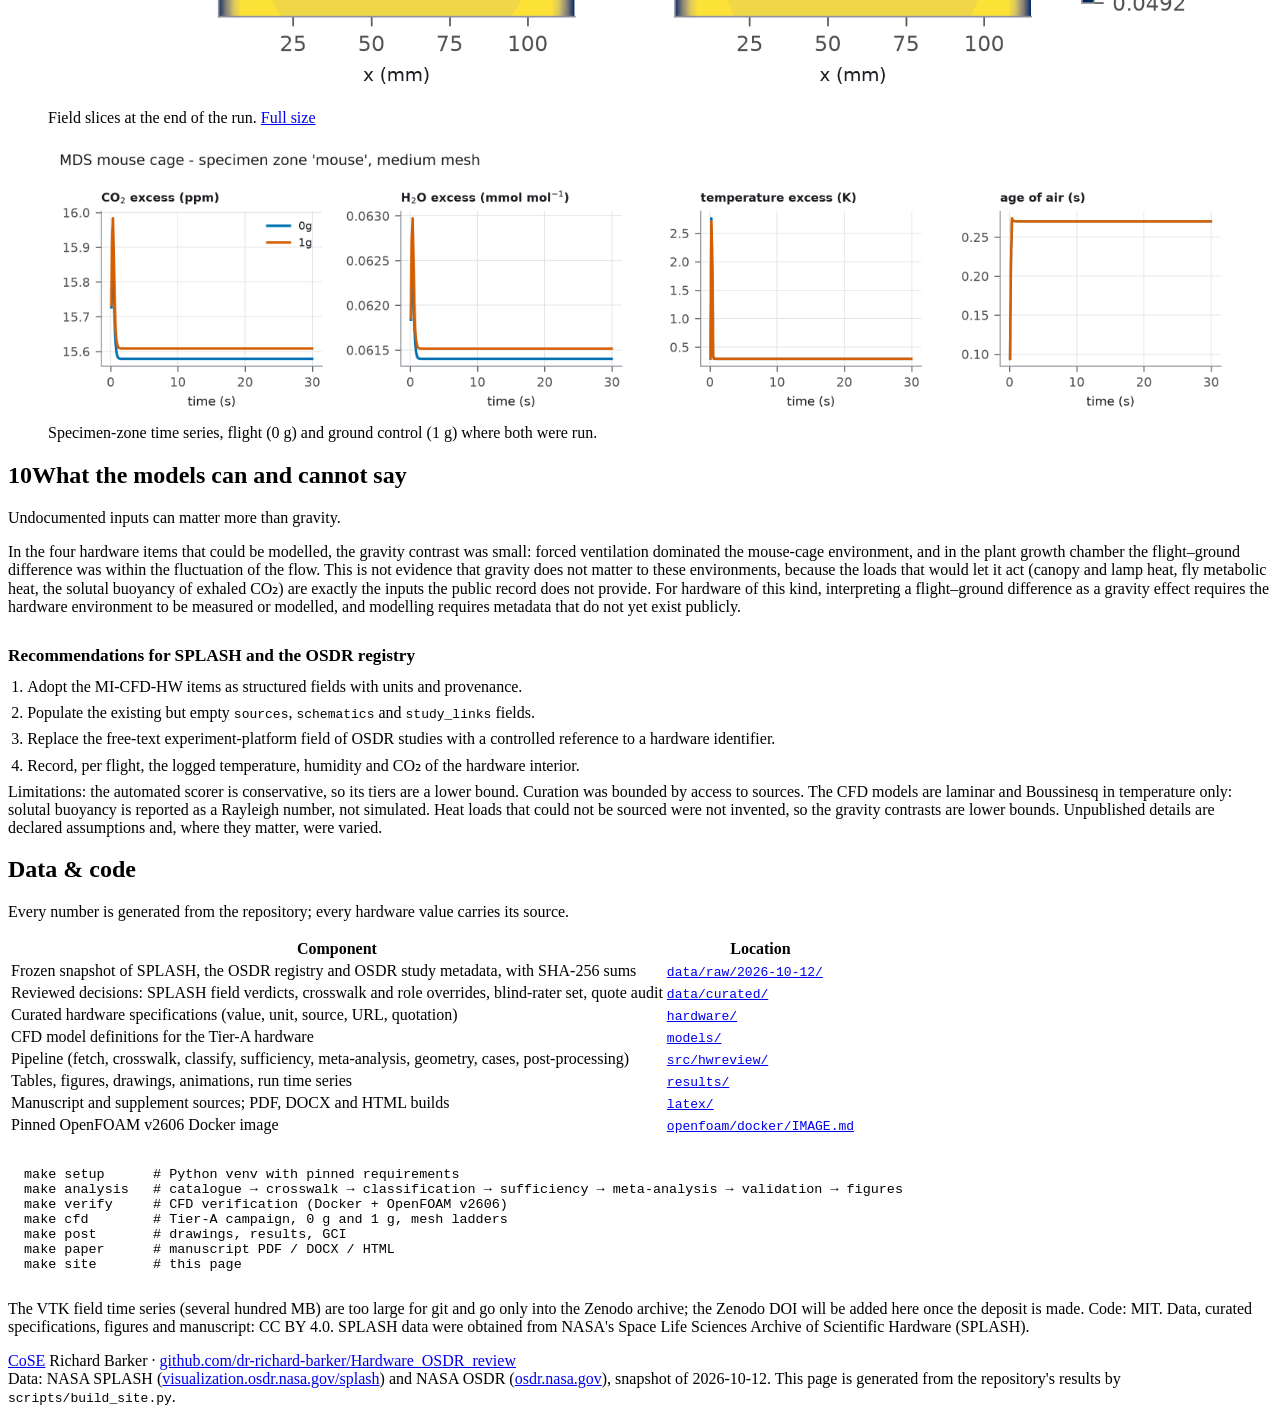
==== commit 291f8064: "Videos: dense-output animation runs, web encoding, posters, autoplay on view The 4-D record clips lo" ====
--- a/docs/index.html
+++ b/docs/index.html
@@ -284,8 +284,8 @@
     </figure>
     <h3 class="h3">Model viewer</h3>
     <p class="note">Engineering drawing, animated mid-plane record, end-of-run field slices and specimen-zone
-      time series for each run. Full VTK time series will be in the Zenodo deposit.</p>
-    <div class="mtabs" role="tablist" aria-label="Modelled hardware"><button role="tab" id="tab-mds" aria-controls="panel-mds" aria-selected="true" tabindex="0">MDS mouse cage</button><button role="tab" id="tab-aph" aria-controls="panel-aph" aria-selected="false" tabindex="-1">APH (PH-04 set-points)</button><button role="tab" id="tab-aph_fanmax" aria-controls="panel-aph_fanmax" aria-selected="false" tabindex="-1">APH (fan 1.5 m/s)</button><button role="tab" id="tab-vented_fly_box_vent20" aria-controls="panel-vented_fly_box_vent20" aria-selected="false" tabindex="-1">Vented Fly Box (20 mm vents)</button><button role="tab" id="tab-vented_fly_box_vent60" aria-controls="panel-vented_fly_box_vent60" aria-selected="false" tabindex="-1">Vented Fly Box (60 mm vents)</button><button role="tab" id="tab-aqh" aria-controls="panel-aqh" aria-selected="false" tabindex="-1">AQH aquarium (water)</button></div><div class="mpanel" role="tabpanel" id="panel-mds" aria-labelledby="tab-mds"><div class="mgrid"><figure><img loading="lazy" src="assets/fig/ortho_mds.png" alt="Orthographic drawing of the MDS mouse cage CFD geometry"><figcaption>Geometry: front, side and plan elevations and isometric view, with inlets, outlets, vents and the specimen zone. <a href="assets/fig/ortho_mds.png">Full size</a></figcaption></figure><figure><video controls loop muted playsinline preload="metadata" src="assets/fig/anim_mds_medium_CO2.mp4" aria-label="Animation of CO₂ on a mid-plane slice, MDS mouse cage"></video><figcaption>Four-dimensional record: CO₂ on a mid-plane slice through time (medium mesh).</figcaption></figure></div><figure><img loading="lazy" src="assets/fig/fields_mds_medium.png" alt="Field slices for MDS mouse cage"><figcaption>Field slices at the end of the run. <a href="assets/fig/fields_mds_medium.png">Full size</a></figcaption></figure><figure><img loading="lazy" src="assets/fig/card_mds_medium.png" alt="Specimen-zone time series for MDS mouse cage"><figcaption>Specimen-zone time series, flight (0&nbsp;g) and ground control (1&nbsp;g) where both were run.</figcaption></figure></div><div class="mpanel" role="tabpanel" id="panel-aph" aria-labelledby="tab-aph" hidden><div class="mgrid"><figure><img loading="lazy" src="assets/fig/ortho_aph.png" alt="Orthographic drawing of the APH (PH-04 set-points) CFD geometry"><figcaption>Geometry: front, side and plan elevations and isometric view, with inlets, outlets, vents and the specimen zone. <a href="assets/fig/ortho_aph.png">Full size</a></figcaption></figure><figure><video controls loop muted playsinline preload="metadata" src="assets/fig/anim_aph_medium_CO2.mp4" aria-label="Animation of CO₂ on a mid-plane slice, APH (PH-04 set-points)"></video><figcaption>Four-dimensional record: CO₂ on a mid-plane slice through time (medium mesh).</figcaption></figure></div><figure><img loading="lazy" src="assets/fig/fields_aph_medium.png" alt="Field slices for APH (PH-04 set-points)"><figcaption>Field slices at the end of the run. <a href="assets/fig/fields_aph_medium.png">Full size</a></figcaption></figure><figure><img loading="lazy" src="assets/fig/card_aph_medium.png" alt="Specimen-zone time series for APH (PH-04 set-points)"><figcaption>Specimen-zone time series, flight (0&nbsp;g) and ground control (1&nbsp;g) where both were run.</figcaption></figure></div><div class="mpanel" role="tabpanel" id="panel-aph_fanmax" aria-labelledby="tab-aph_fanmax" hidden><div class="mgrid"><figure><img loading="lazy" src="assets/fig/ortho_aph_fanmax.png" alt="Orthographic drawing of the APH (fan 1.5 m/s) CFD geometry"><figcaption>Geometry: front, side and plan elevations and isometric view, with inlets, outlets, vents and the specimen zone. <a href="assets/fig/ortho_aph_fanmax.png">Full size</a></figcaption></figure><figure><video controls loop muted playsinline preload="metadata" src="assets/fig/anim_aph_fanmax_medium_CO2.mp4" aria-label="Animation of CO₂ on a mid-plane slice, APH (fan 1.5 m/s)"></video><figcaption>Four-dimensional record: CO₂ on a mid-plane slice through time (medium mesh).</figcaption></figure></div><figure><img loading="lazy" src="assets/fig/fields_aph_fanmax_medium.png" alt="Field slices for APH (fan 1.5 m/s)"><figcaption>Field slices at the end of the run. <a href="assets/fig/fields_aph_fanmax_medium.png">Full size</a></figcaption></figure><figure><img loading="lazy" src="assets/fig/card_aph_fanmax_medium.png" alt="Specimen-zone time series for APH (fan 1.5 m/s)"><figcaption>Specimen-zone time series, flight (0&nbsp;g) and ground control (1&nbsp;g) where both were run.</figcaption></figure></div><div class="mpanel" role="tabpanel" id="panel-vented_fly_box_vent20" aria-labelledby="tab-vented_fly_box_vent20" hidden><div class="mgrid"><figure><img loading="lazy" src="assets/fig/ortho_vented_fly_box_vent20.png" alt="Orthographic drawing of the Vented Fly Box (20 mm vents) CFD geometry"><figcaption>Geometry: front, side and plan elevations and isometric view, with inlets, outlets, vents and the specimen zone. <a href="assets/fig/ortho_vented_fly_box_vent20.png">Full size</a></figcaption></figure><figure><video controls loop muted playsinline preload="metadata" src="assets/fig/anim_vented_fly_box_vent20_medium_CO2.mp4" aria-label="Animation of CO₂ on a mid-plane slice, Vented Fly Box (20 mm vents)"></video><figcaption>Four-dimensional record: CO₂ on a mid-plane slice through time (medium mesh).</figcaption></figure></div><figure><img loading="lazy" src="assets/fig/fields_vented_fly_box_vent20_medium.png" alt="Field slices for Vented Fly Box (20 mm vents)"><figcaption>Field slices at the end of the run. <a href="assets/fig/fields_vented_fly_box_vent20_medium.png">Full size</a></figcaption></figure><figure><img loading="lazy" src="assets/fig/card_vented_fly_box_vent20_medium.png" alt="Specimen-zone time series for Vented Fly Box (20 mm vents)"><figcaption>Specimen-zone time series, flight (0&nbsp;g) and ground control (1&nbsp;g) where both were run.</figcaption></figure></div><div class="mpanel" role="tabpanel" id="panel-vented_fly_box_vent60" aria-labelledby="tab-vented_fly_box_vent60" hidden><div class="mgrid"><figure><img loading="lazy" src="assets/fig/ortho_vented_fly_box_vent60.png" alt="Orthographic drawing of the Vented Fly Box (60 mm vents) CFD geometry"><figcaption>Geometry: front, side and plan elevations and isometric view, with inlets, outlets, vents and the specimen zone. <a href="assets/fig/ortho_vented_fly_box_vent60.png">Full size</a></figcaption></figure><figure><video controls loop muted playsinline preload="metadata" src="assets/fig/anim_vented_fly_box_vent60_medium_CO2.mp4" aria-label="Animation of CO₂ on a mid-plane slice, Vented Fly Box (60 mm vents)"></video><figcaption>Four-dimensional record: CO₂ on a mid-plane slice through time (medium mesh).</figcaption></figure></div><figure><img loading="lazy" src="assets/fig/fields_vented_fly_box_vent60_medium.png" alt="Field slices for Vented Fly Box (60 mm vents)"><figcaption>Field slices at the end of the run. <a href="assets/fig/fields_vented_fly_box_vent60_medium.png">Full size</a></figcaption></figure><figure><img loading="lazy" src="assets/fig/card_vented_fly_box_vent60_medium.png" alt="Specimen-zone time series for Vented Fly Box (60 mm vents)"><figcaption>Specimen-zone time series, flight (0&nbsp;g) and ground control (1&nbsp;g) where both were run.</figcaption></figure></div><div class="mpanel" role="tabpanel" id="panel-aqh" aria-labelledby="tab-aqh" hidden><div class="mgrid"><figure><img loading="lazy" src="assets/fig/ortho_aqh.png" alt="Orthographic drawing of the AQH aquarium (water) CFD geometry"><figcaption>Geometry: front, side and plan elevations and isometric view, with inlets, outlets, vents and the specimen zone. <a href="assets/fig/ortho_aqh.png">Full size</a></figcaption></figure><figure><video controls loop muted playsinline preload="metadata" src="assets/fig/anim_aqh_medium_AoA.mp4" aria-label="Animation of age of water on a mid-plane slice, AQH aquarium (water)"></video><figcaption>Four-dimensional record: age of water on a mid-plane slice through time (medium mesh).</figcaption></figure></div><figure><img loading="lazy" src="assets/fig/fields_aqh_medium.png" alt="Field slices for AQH aquarium (water)"><figcaption>Field slices at the end of the run. <a href="assets/fig/fields_aqh_medium.png">Full size</a></figcaption></figure><figure><img loading="lazy" src="assets/fig/card_aqh_medium.png" alt="Specimen-zone time series for AQH aquarium (water)"><figcaption>Specimen-zone time series, flight (0&nbsp;g) and ground control (1&nbsp;g) where both were run.</figcaption></figure></div>
+      time series for each run. The animations play while they are on screen (use the controls to pause or step); full VTK time series will be in the Zenodo deposit.</p>
+    <div class="mtabs" role="tablist" aria-label="Modelled hardware"><button role="tab" id="tab-mds" aria-controls="panel-mds" aria-selected="true" tabindex="0">MDS mouse cage</button><button role="tab" id="tab-aph" aria-controls="panel-aph" aria-selected="false" tabindex="-1">APH (PH-04 set-points)</button><button role="tab" id="tab-aph_fanmax" aria-controls="panel-aph_fanmax" aria-selected="false" tabindex="-1">APH (fan 1.5 m/s)</button><button role="tab" id="tab-vented_fly_box_vent20" aria-controls="panel-vented_fly_box_vent20" aria-selected="false" tabindex="-1">Vented Fly Box (20 mm vents)</button><button role="tab" id="tab-vented_fly_box_vent60" aria-controls="panel-vented_fly_box_vent60" aria-selected="false" tabindex="-1">Vented Fly Box (60 mm vents)</button><button role="tab" id="tab-aqh" aria-controls="panel-aqh" aria-selected="false" tabindex="-1">AQH aquarium (water)</button></div><div class="mpanel" role="tabpanel" id="panel-mds" aria-labelledby="tab-mds"><div class="mgrid"><figure><img loading="lazy" src="assets/fig/ortho_mds.png" alt="Orthographic drawing of the MDS mouse cage CFD geometry"><figcaption>Geometry: front, side and plan elevations and isometric view, with inlets, outlets, vents and the specimen zone. <a href="assets/fig/ortho_mds.png">Full size</a></figcaption></figure><figure><video controls loop muted playsinline preload="none" poster="assets/fig/anim_mds_medium_CO2_poster.png" src="assets/fig/anim_mds_medium_CO2.mp4" aria-label="Animation of CO₂ on a mid-plane slice, MDS mouse cage"></video><figcaption>Four-dimensional record: CO₂ on the vertical mid-plane from t&nbsp;=&nbsp;0 to 0.4&nbsp;s, one frame every 0.008&nbsp;s, from a dedicated animation run on the production mesh. Its specimen-zone mean over t&nbsp;=&nbsp;0.245–0.368&nbsp;s agrees with the production run within 0.15% of the CO₂ excess.</figcaption></figure></div><figure><img loading="lazy" src="assets/fig/fields_mds_medium.png" alt="Field slices for MDS mouse cage"><figcaption>Field slices at the end of the run. <a href="assets/fig/fields_mds_medium.png">Full size</a></figcaption></figure><figure><img loading="lazy" src="assets/fig/card_mds_medium.png" alt="Specimen-zone time series for MDS mouse cage"><figcaption>Specimen-zone time series, flight (0&nbsp;g) and ground control (1&nbsp;g) where both were run.</figcaption></figure></div><div class="mpanel" role="tabpanel" id="panel-aph" aria-labelledby="tab-aph" hidden><div class="mgrid"><figure><img loading="lazy" src="assets/fig/ortho_aph.png" alt="Orthographic drawing of the APH (PH-04 set-points) CFD geometry"><figcaption>Geometry: front, side and plan elevations and isometric view, with inlets, outlets, vents and the specimen zone. <a href="assets/fig/ortho_aph.png">Full size</a></figcaption></figure><figure><video controls loop muted playsinline preload="none" poster="assets/fig/anim_aph_medium_CO2_poster.png" src="assets/fig/anim_aph_medium_CO2.mp4" aria-label="Animation of CO₂ on a mid-plane slice, APH (PH-04 set-points)"></video><figcaption>Four-dimensional record: CO₂ on the vertical mid-plane from t&nbsp;=&nbsp;0 to 30&nbsp;s, one frame every 0.5&nbsp;s, from a dedicated animation run on the production mesh. Its specimen-zone mean over t&nbsp;=&nbsp;19.9–29.9&nbsp;s agrees with the production run within 0.6% of the CO₂ excess.</figcaption></figure></div><figure><img loading="lazy" src="assets/fig/fields_aph_medium.png" alt="Field slices for APH (PH-04 set-points)"><figcaption>Field slices at the end of the run. <a href="assets/fig/fields_aph_medium.png">Full size</a></figcaption></figure><figure><img loading="lazy" src="assets/fig/card_aph_medium.png" alt="Specimen-zone time series for APH (PH-04 set-points)"><figcaption>Specimen-zone time series, flight (0&nbsp;g) and ground control (1&nbsp;g) where both were run.</figcaption></figure></div><div class="mpanel" role="tabpanel" id="panel-aph_fanmax" aria-labelledby="tab-aph_fanmax" hidden><div class="mgrid"><figure><img loading="lazy" src="assets/fig/ortho_aph_fanmax.png" alt="Orthographic drawing of the APH (fan 1.5 m/s) CFD geometry"><figcaption>Geometry: front, side and plan elevations and isometric view, with inlets, outlets, vents and the specimen zone. <a href="assets/fig/ortho_aph_fanmax.png">Full size</a></figcaption></figure><figure><video controls loop muted playsinline preload="none" poster="assets/fig/anim_aph_fanmax_medium_CO2_poster.png" src="assets/fig/anim_aph_fanmax_medium_CO2.mp4" aria-label="Animation of CO₂ on a mid-plane slice, APH (fan 1.5 m/s)"></video><figcaption>Four-dimensional record: CO₂ on the vertical mid-plane from t&nbsp;=&nbsp;0 to 15&nbsp;s, one frame every 0.25&nbsp;s, from a dedicated animation run on the production mesh. Its specimen-zone mean over t&nbsp;=&nbsp;9.98–15&nbsp;s agrees with the production run within 1.6% of the CO₂ excess.</figcaption></figure></div><figure><img loading="lazy" src="assets/fig/fields_aph_fanmax_medium.png" alt="Field slices for APH (fan 1.5 m/s)"><figcaption>Field slices at the end of the run. <a href="assets/fig/fields_aph_fanmax_medium.png">Full size</a></figcaption></figure><figure><img loading="lazy" src="assets/fig/card_aph_fanmax_medium.png" alt="Specimen-zone time series for APH (fan 1.5 m/s)"><figcaption>Specimen-zone time series, flight (0&nbsp;g) and ground control (1&nbsp;g) where both were run.</figcaption></figure></div><div class="mpanel" role="tabpanel" id="panel-vented_fly_box_vent20" aria-labelledby="tab-vented_fly_box_vent20" hidden><div class="mgrid"><figure><img loading="lazy" src="assets/fig/ortho_vented_fly_box_vent20.png" alt="Orthographic drawing of the Vented Fly Box (20 mm vents) CFD geometry"><figcaption>Geometry: front, side and plan elevations and isometric view, with inlets, outlets, vents and the specimen zone. <a href="assets/fig/ortho_vented_fly_box_vent20.png">Full size</a></figcaption></figure><figure><video controls loop muted playsinline preload="none" poster="assets/fig/anim_vented_fly_box_vent20_medium_CO2_poster.png" src="assets/fig/anim_vented_fly_box_vent20_medium_CO2.mp4" aria-label="Animation of CO₂ on a mid-plane slice, Vented Fly Box (20 mm vents)"></video><figcaption>Four-dimensional record: CO₂ on the vertical mid-plane from t&nbsp;=&nbsp;0 to 2400&nbsp;s, one frame every 60&nbsp;s, from a dedicated animation run on the production mesh. Its specimen-zone mean over t&nbsp;=&nbsp;1,567–2,350&nbsp;s matches the production run to better than 0.01% of the CO₂ excess.</figcaption></figure></div><figure><img loading="lazy" src="assets/fig/fields_vented_fly_box_vent20_medium.png" alt="Field slices for Vented Fly Box (20 mm vents)"><figcaption>Field slices at the end of the run. <a href="assets/fig/fields_vented_fly_box_vent20_medium.png">Full size</a></figcaption></figure><figure><img loading="lazy" src="assets/fig/card_vented_fly_box_vent20_medium.png" alt="Specimen-zone time series for Vented Fly Box (20 mm vents)"><figcaption>Specimen-zone time series, flight (0&nbsp;g) and ground control (1&nbsp;g) where both were run.</figcaption></figure></div><div class="mpanel" role="tabpanel" id="panel-vented_fly_box_vent60" aria-labelledby="tab-vented_fly_box_vent60" hidden><div class="mgrid"><figure><img loading="lazy" src="assets/fig/ortho_vented_fly_box_vent60.png" alt="Orthographic drawing of the Vented Fly Box (60 mm vents) CFD geometry"><figcaption>Geometry: front, side and plan elevations and isometric view, with inlets, outlets, vents and the specimen zone. <a href="assets/fig/ortho_vented_fly_box_vent60.png">Full size</a></figcaption></figure><figure><video controls loop muted playsinline preload="none" poster="assets/fig/anim_vented_fly_box_vent60_medium_CO2_poster.png" src="assets/fig/anim_vented_fly_box_vent60_medium_CO2.mp4" aria-label="Animation of CO₂ on a mid-plane slice, Vented Fly Box (60 mm vents)"></video><figcaption>Four-dimensional record: CO₂ on the vertical mid-plane from t&nbsp;=&nbsp;0 to 900&nbsp;s, one frame every 20&nbsp;s, from a dedicated animation run on the production mesh. Its specimen-zone mean over t&nbsp;=&nbsp;592–888&nbsp;s matches the production run to better than 0.01% of the CO₂ excess.</figcaption></figure></div><figure><img loading="lazy" src="assets/fig/fields_vented_fly_box_vent60_medium.png" alt="Field slices for Vented Fly Box (60 mm vents)"><figcaption>Field slices at the end of the run. <a href="assets/fig/fields_vented_fly_box_vent60_medium.png">Full size</a></figcaption></figure><figure><img loading="lazy" src="assets/fig/card_vented_fly_box_vent60_medium.png" alt="Specimen-zone time series for Vented Fly Box (60 mm vents)"><figcaption>Specimen-zone time series, flight (0&nbsp;g) and ground control (1&nbsp;g) where both were run.</figcaption></figure></div><div class="mpanel" role="tabpanel" id="panel-aqh" aria-labelledby="tab-aqh" hidden><div class="mgrid"><figure><img loading="lazy" src="assets/fig/ortho_aqh.png" alt="Orthographic drawing of the AQH aquarium (water) CFD geometry"><figcaption>Geometry: front, side and plan elevations and isometric view, with inlets, outlets, vents and the specimen zone. <a href="assets/fig/ortho_aqh.png">Full size</a></figcaption></figure><figure><video controls loop muted playsinline preload="none" poster="assets/fig/anim_aqh_medium_AoA_poster.png" src="assets/fig/anim_aqh_medium_AoA.mp4" aria-label="Animation of age of water on a mid-plane slice, AQH aquarium (water)"></video><figcaption>Four-dimensional record: age of water on the vertical mid-plane from t&nbsp;=&nbsp;0 to 1800&nbsp;s, one frame every 45&nbsp;s, from a dedicated animation run on the production mesh. Its domain-average mean over t&nbsp;=&nbsp;1,197–1,796&nbsp;s matches the production run to better than 0.01% of the mean age of water.</figcaption></figure></div><figure><img loading="lazy" src="assets/fig/fields_aqh_medium.png" alt="Field slices for AQH aquarium (water)"><figcaption>Field slices at the end of the run. <a href="assets/fig/fields_aqh_medium.png">Full size</a></figcaption></figure><figure><img loading="lazy" src="assets/fig/card_aqh_medium.png" alt="Specimen-zone time series for AQH aquarium (water)"><figcaption>Specimen-zone time series, flight (0&nbsp;g) and ground control (1&nbsp;g) where both were run.</figcaption></figure></div>
   </div>
 </section>
 
--- a/docs/assets/site.css
+++ b/docs/assets/site.css
@@ -56,7 +56,7 @@
 .mtabs button[aria-selected=true]{background:var(--accent);border-color:var(--accent);color:#fff}
 .mtabs button:focus-visible{outline:2px solid var(--accent2);outline-offset:2px}
 .mgrid{display:grid;grid-template-columns:1fr 1fr;gap:18px;align-items:start}
-.mpanel video{width:100%;height:auto;border-radius:8px;border:1px solid var(--line);background:#000}
+.mpanel video{width:100%;height:auto;border-radius:8px;border:1px solid var(--line);background:var(--card)}
 @media (max-width:760px){.mgrid{grid-template-columns:1fr}}
 
 ul.find,ol.recs{margin:12px 0 0 1.2em;padding:0}
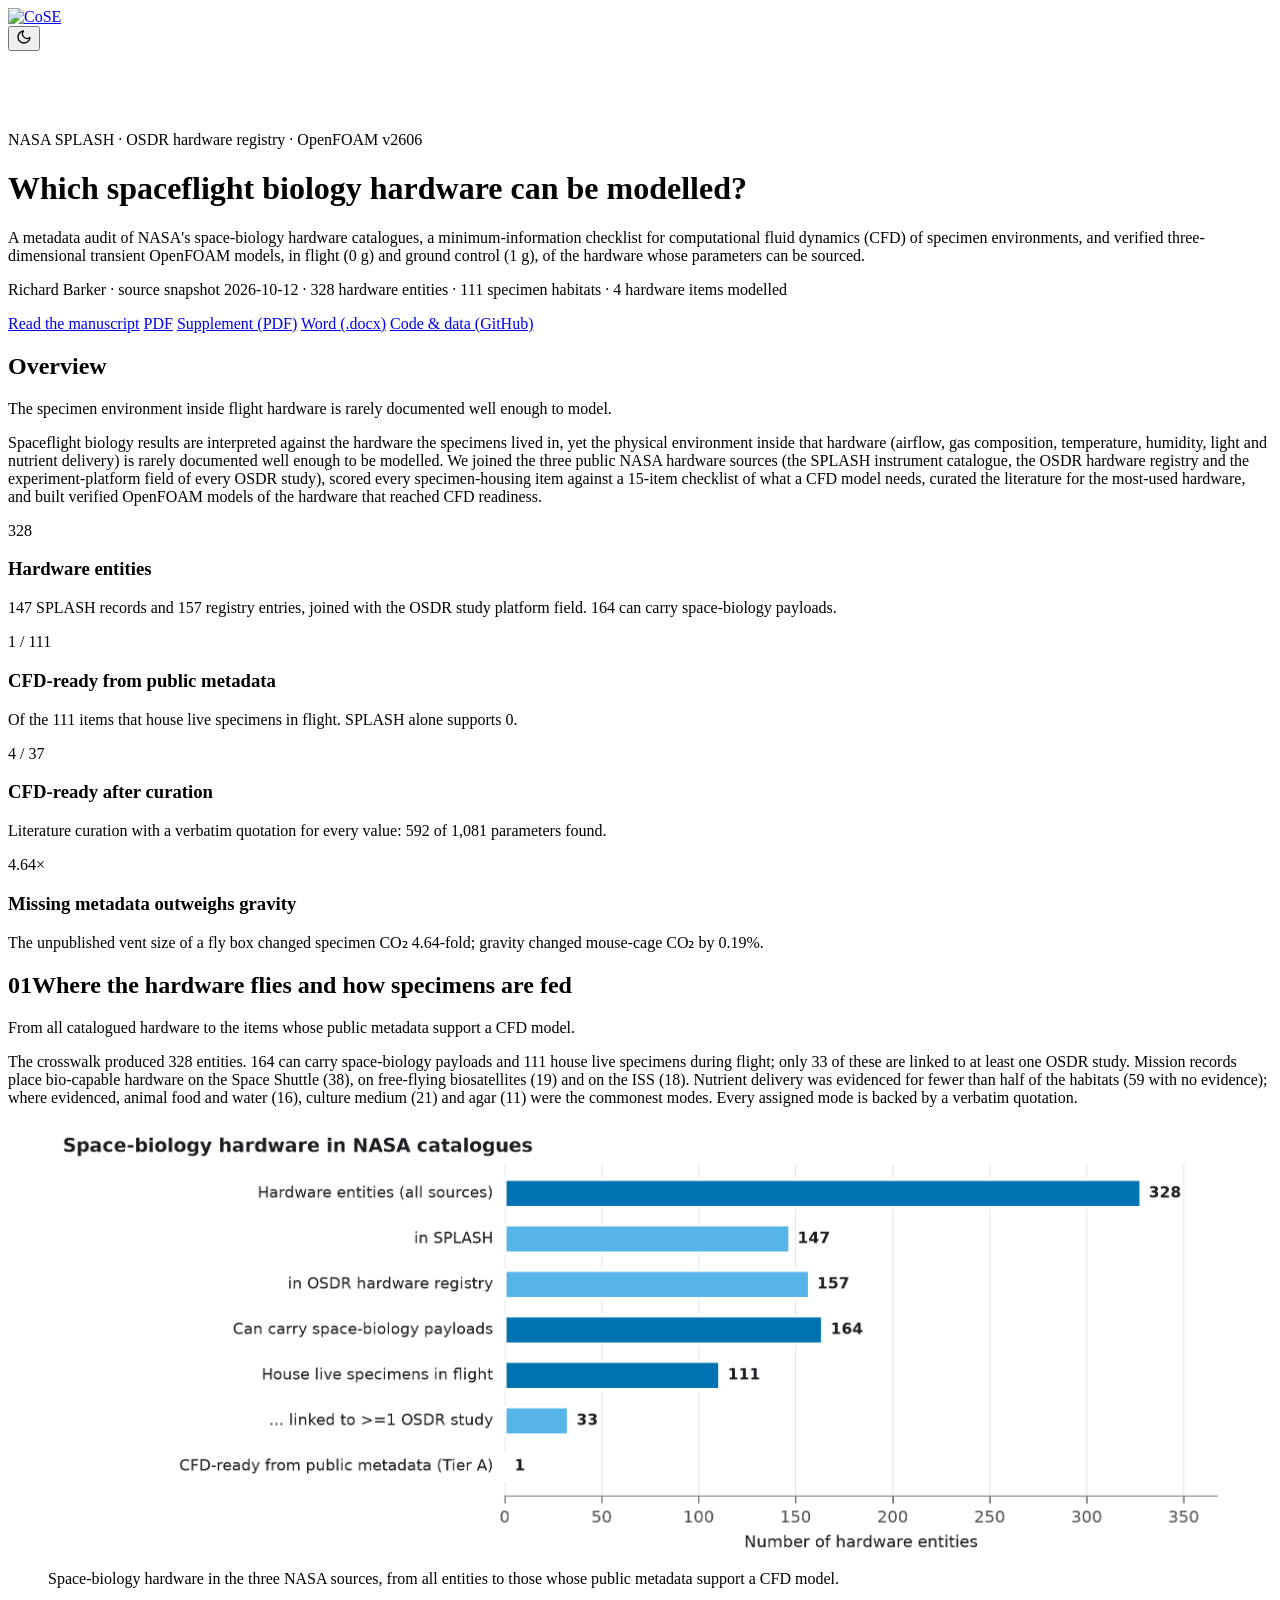
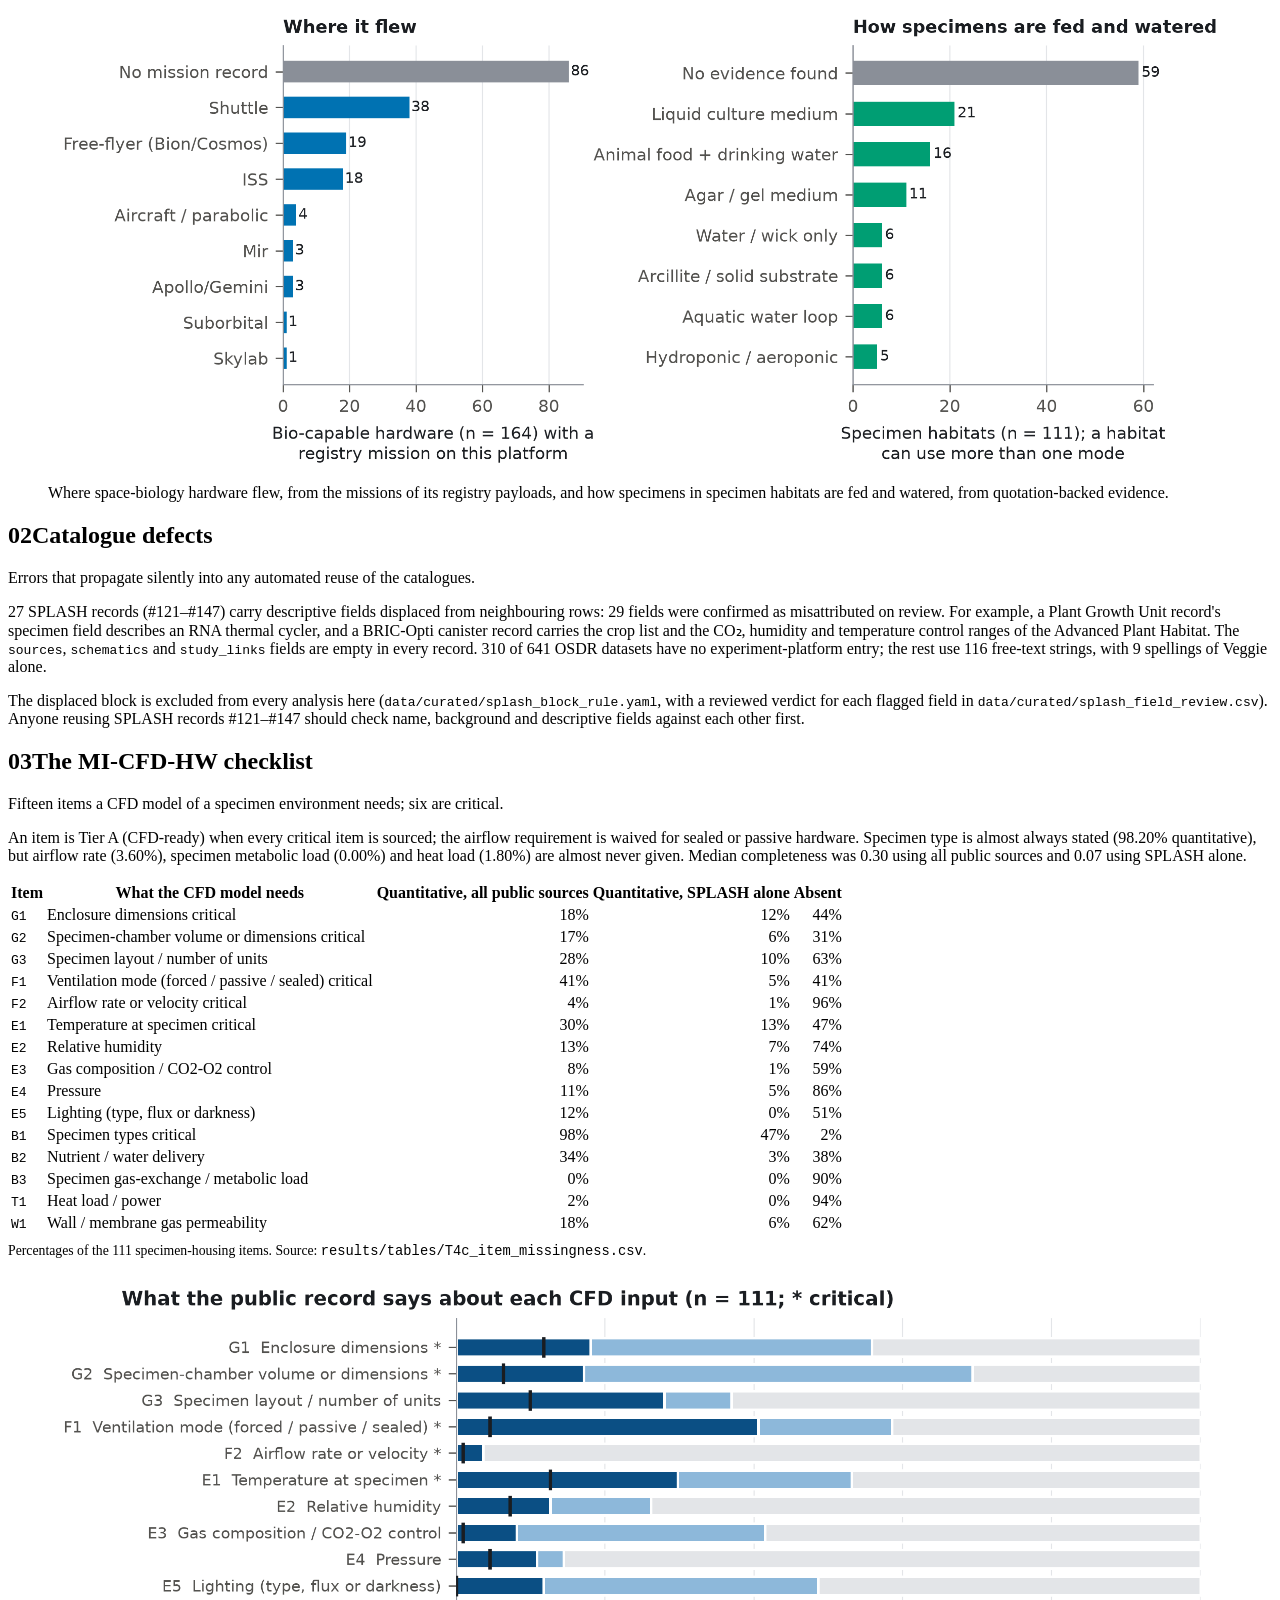
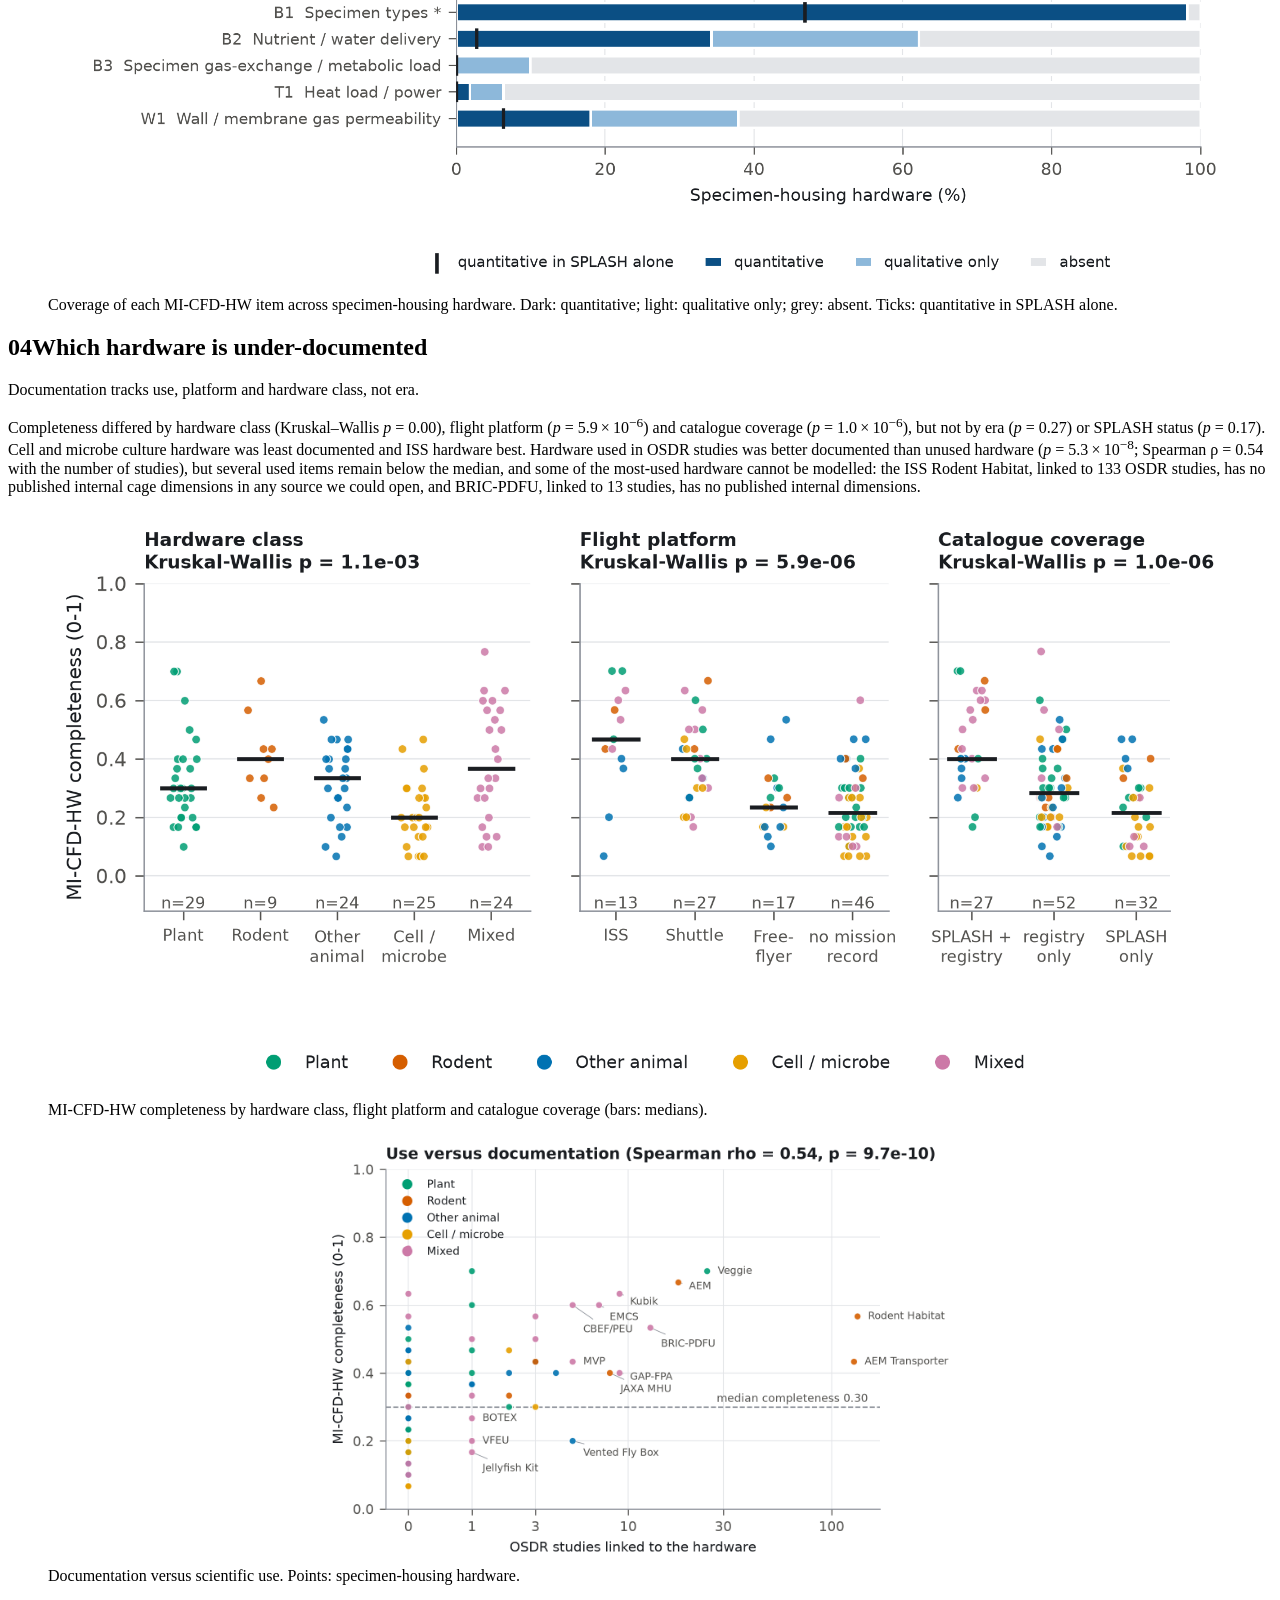
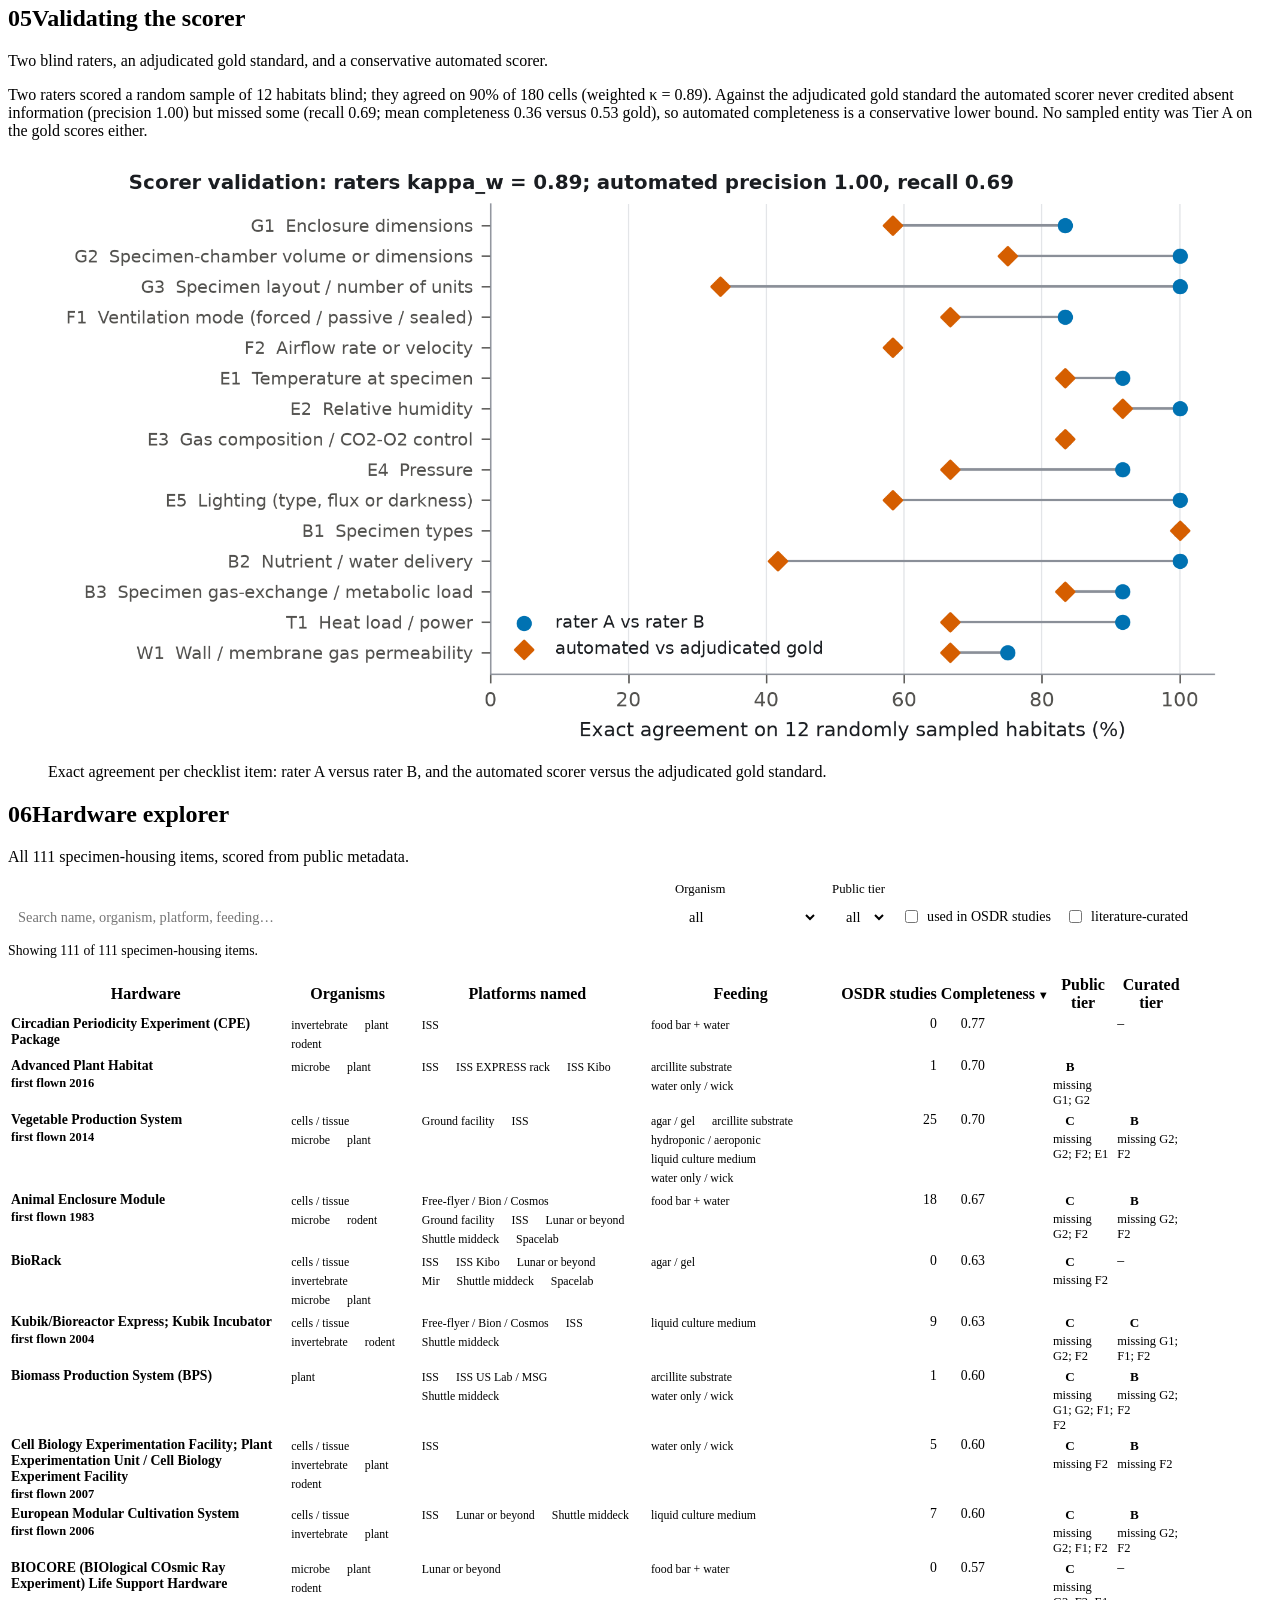
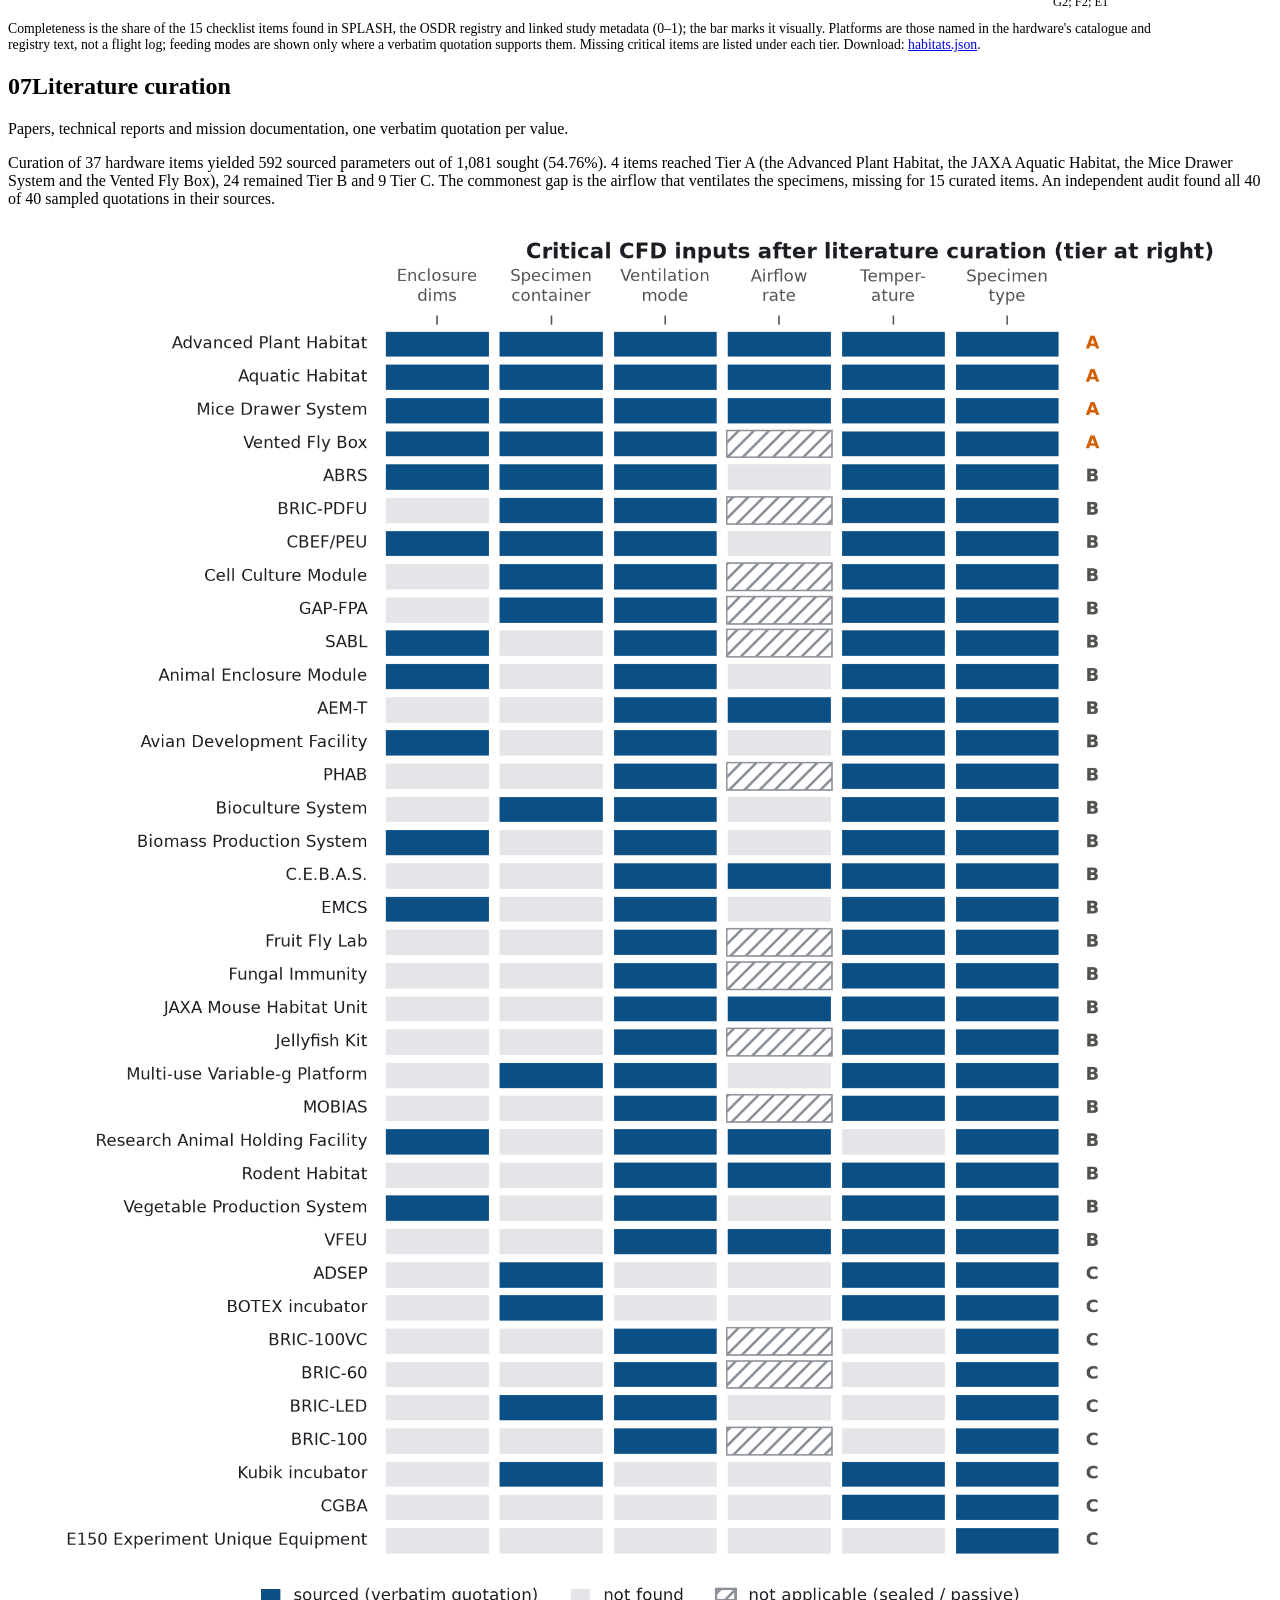
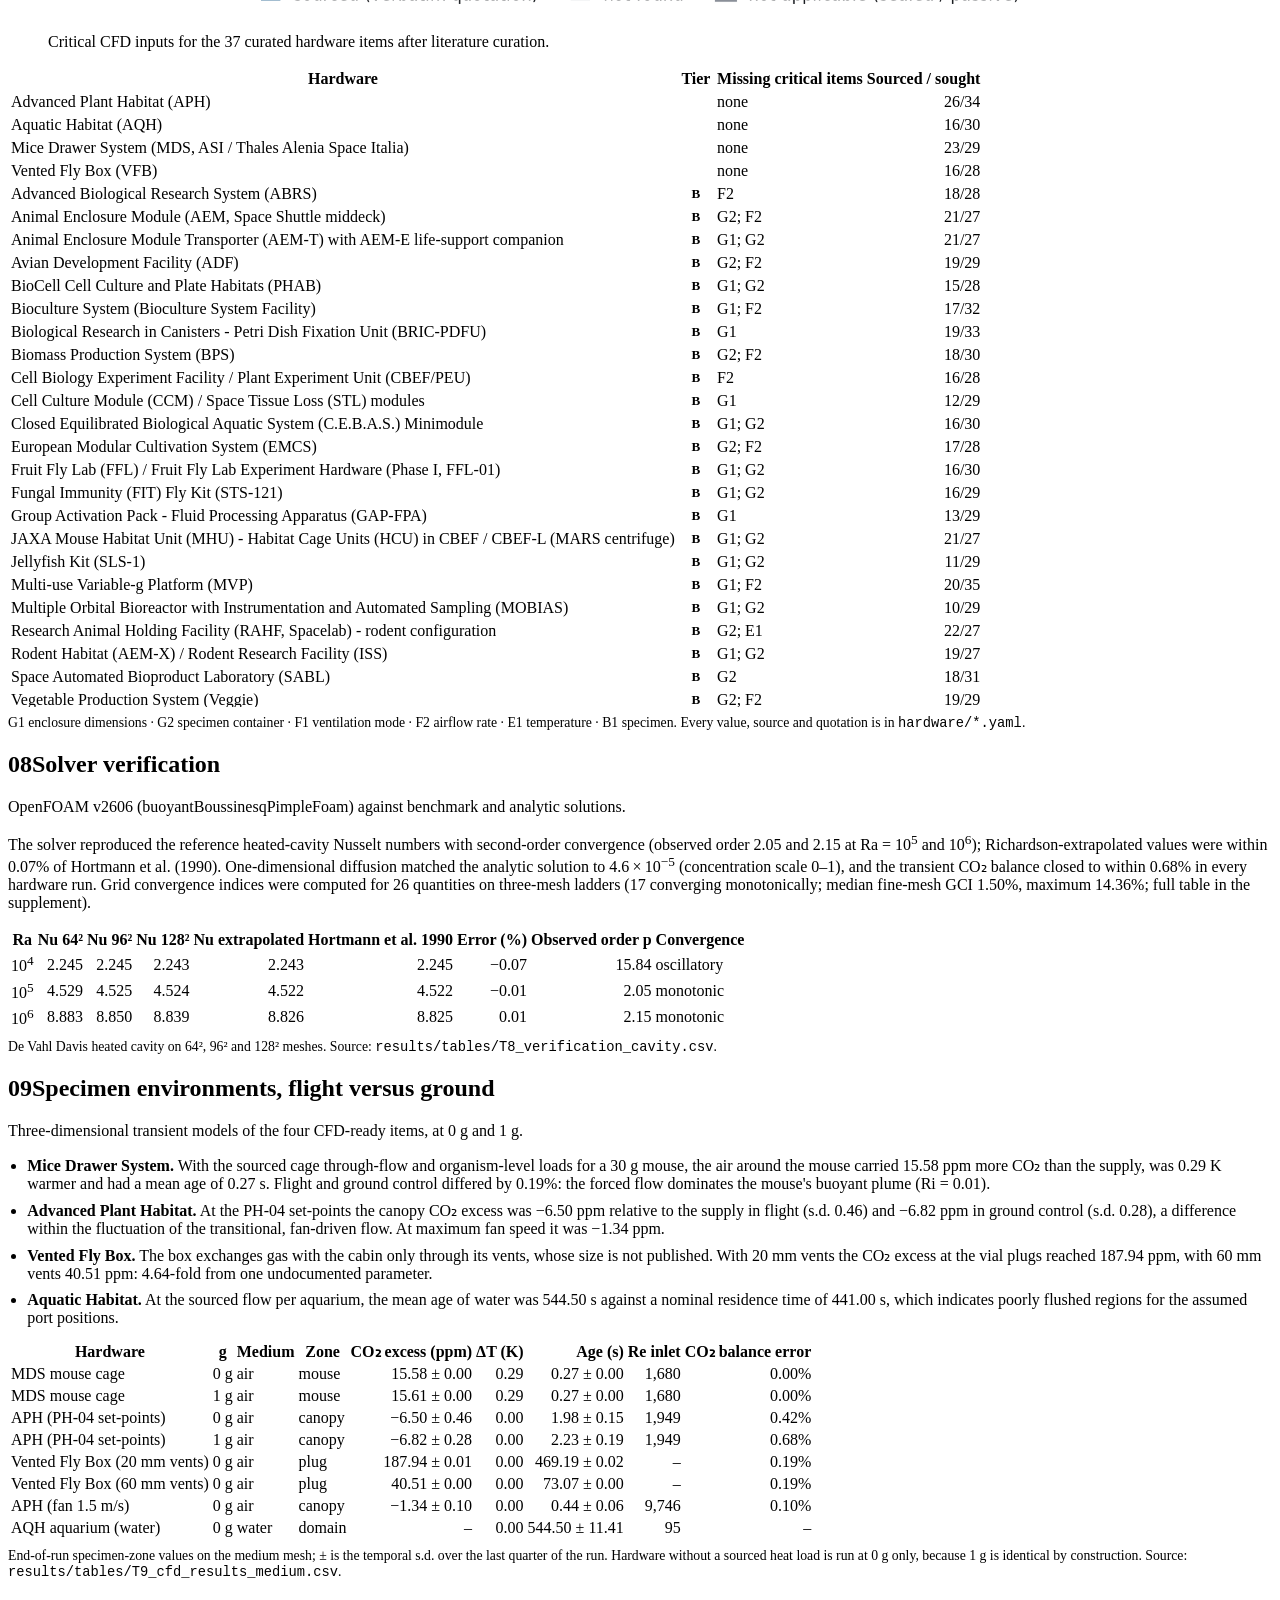
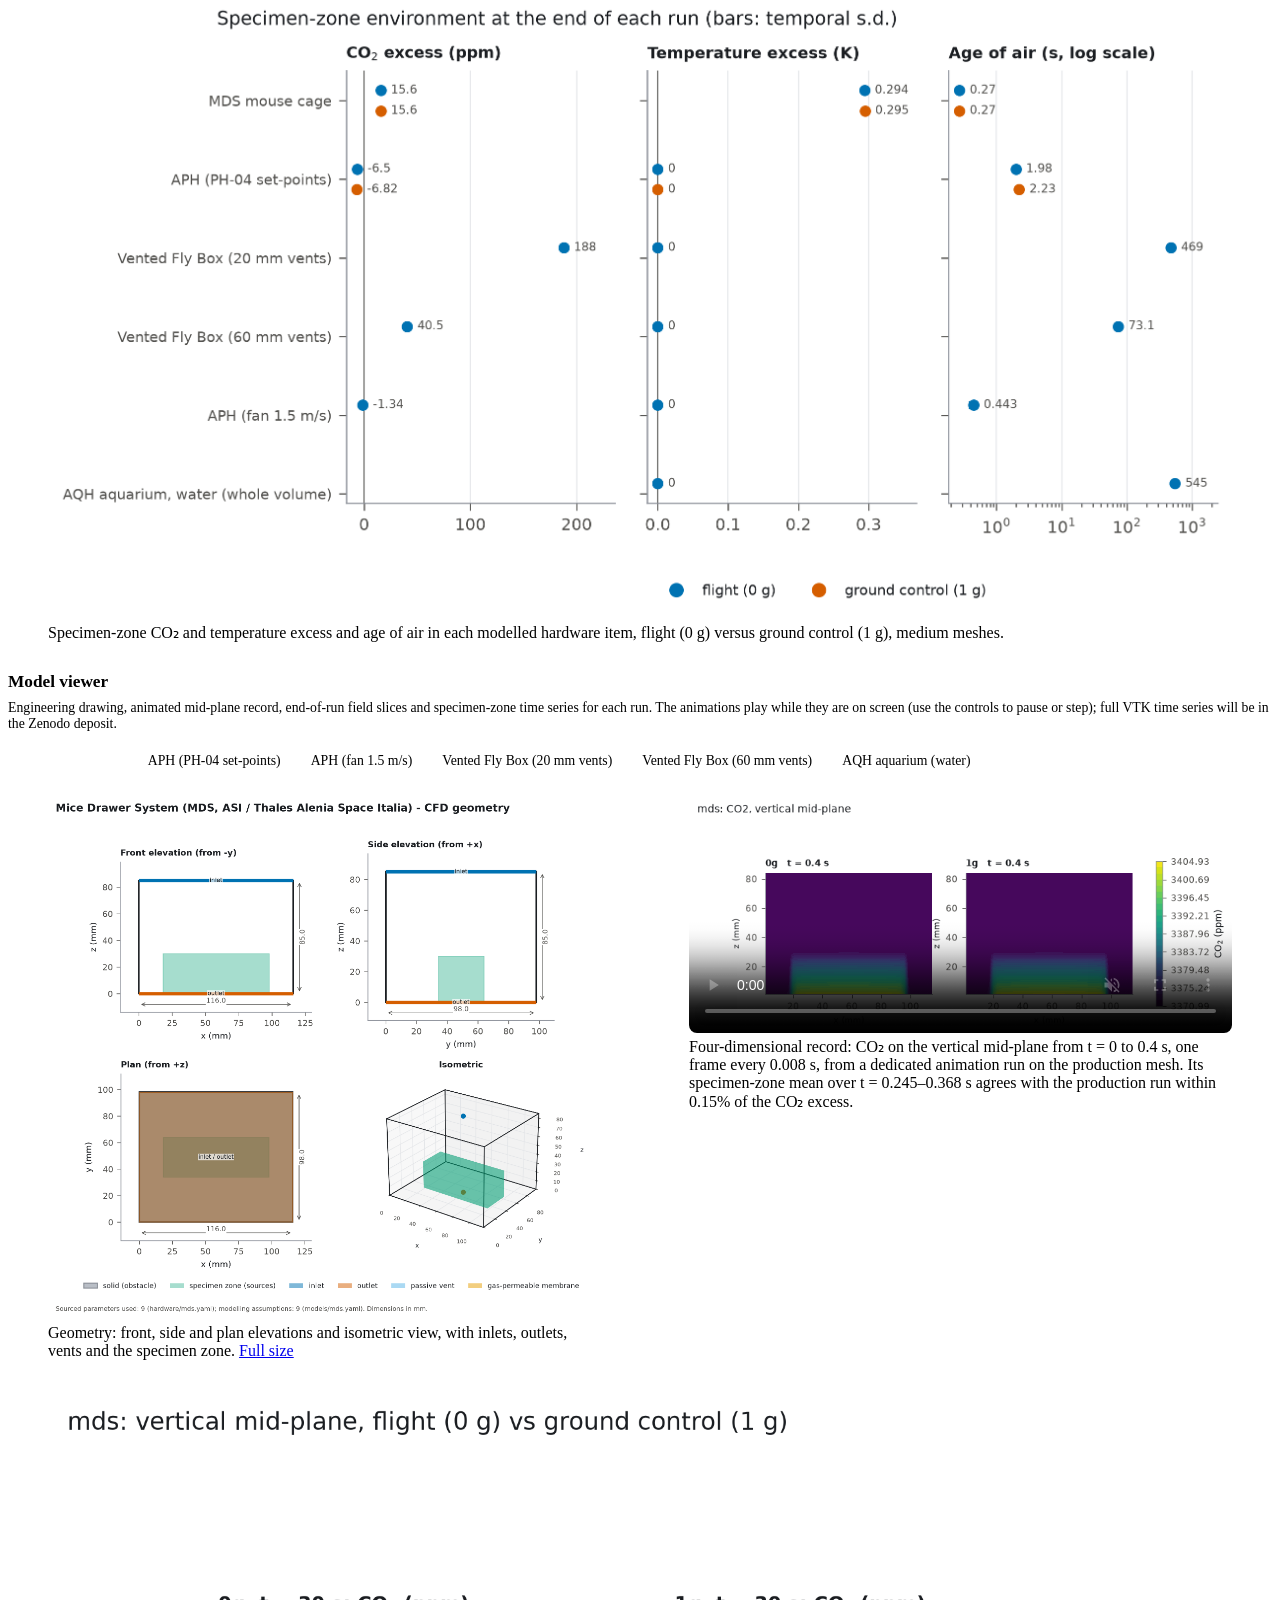
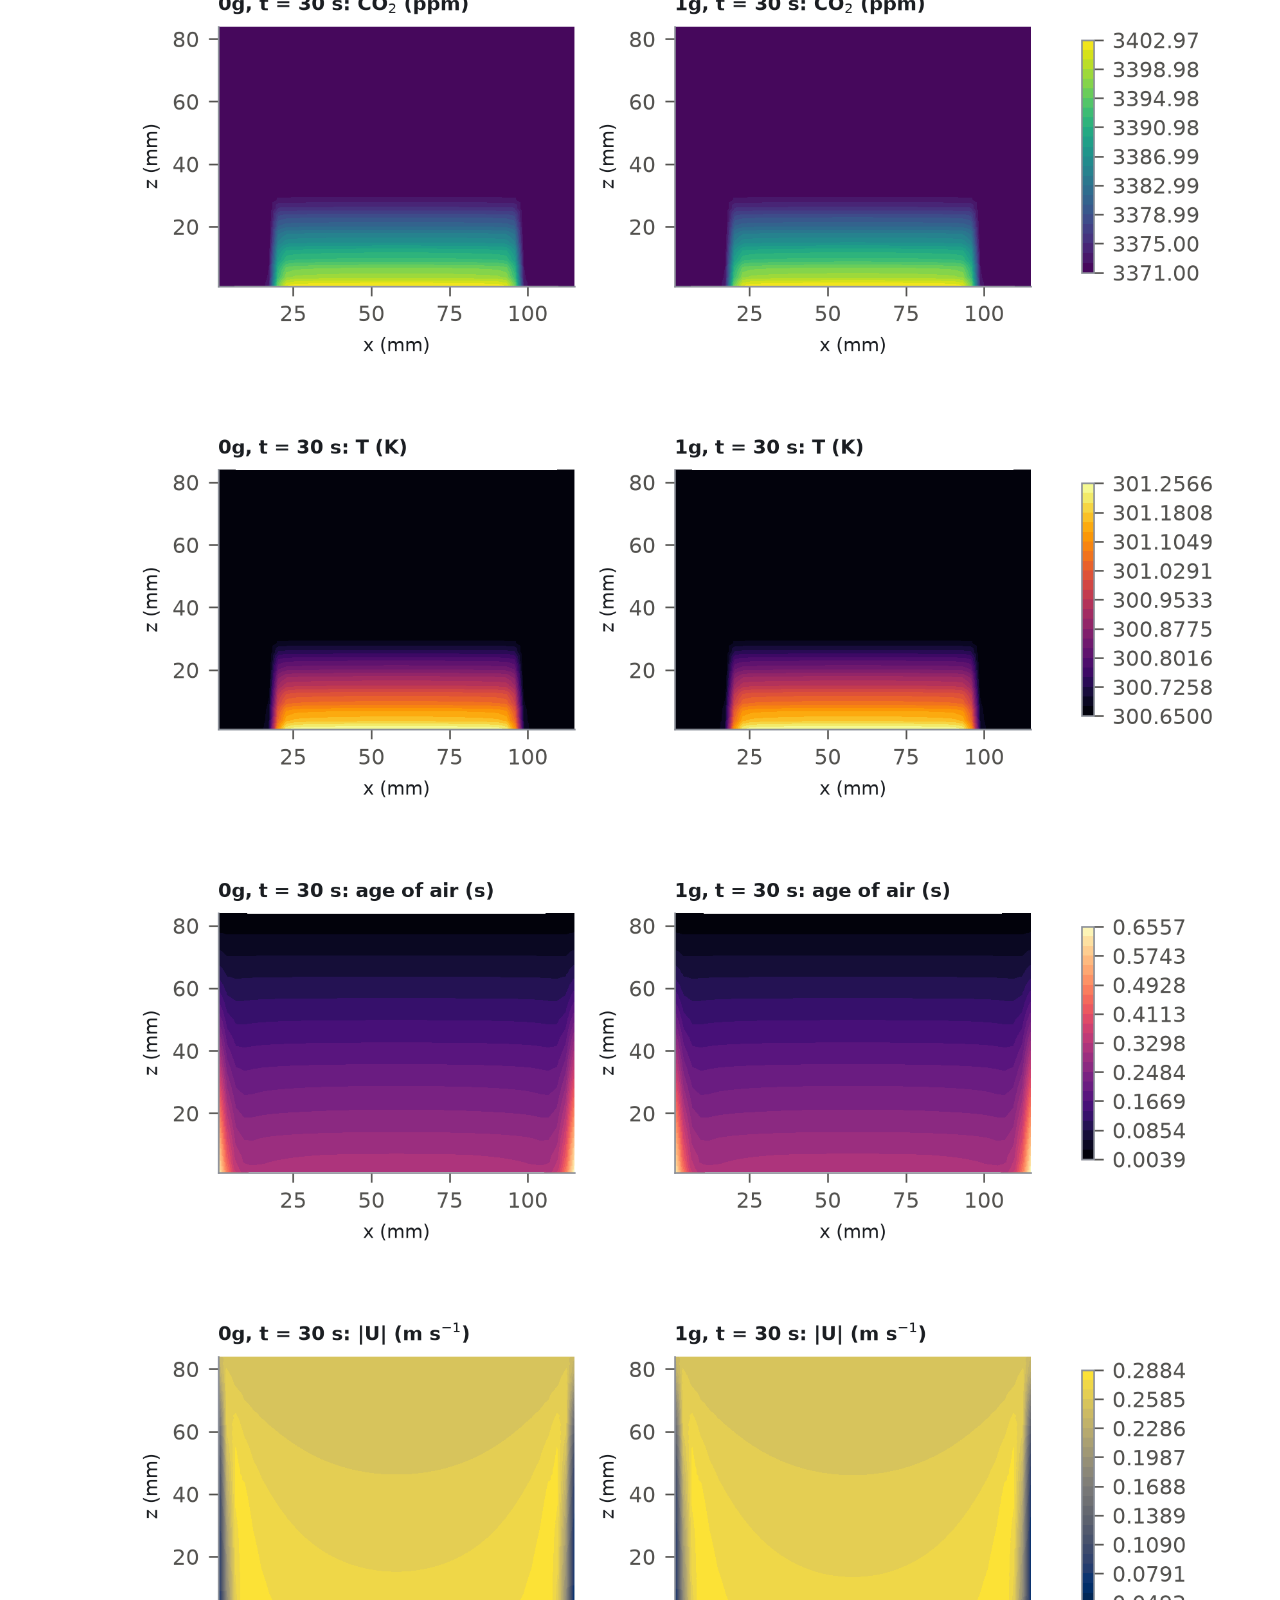
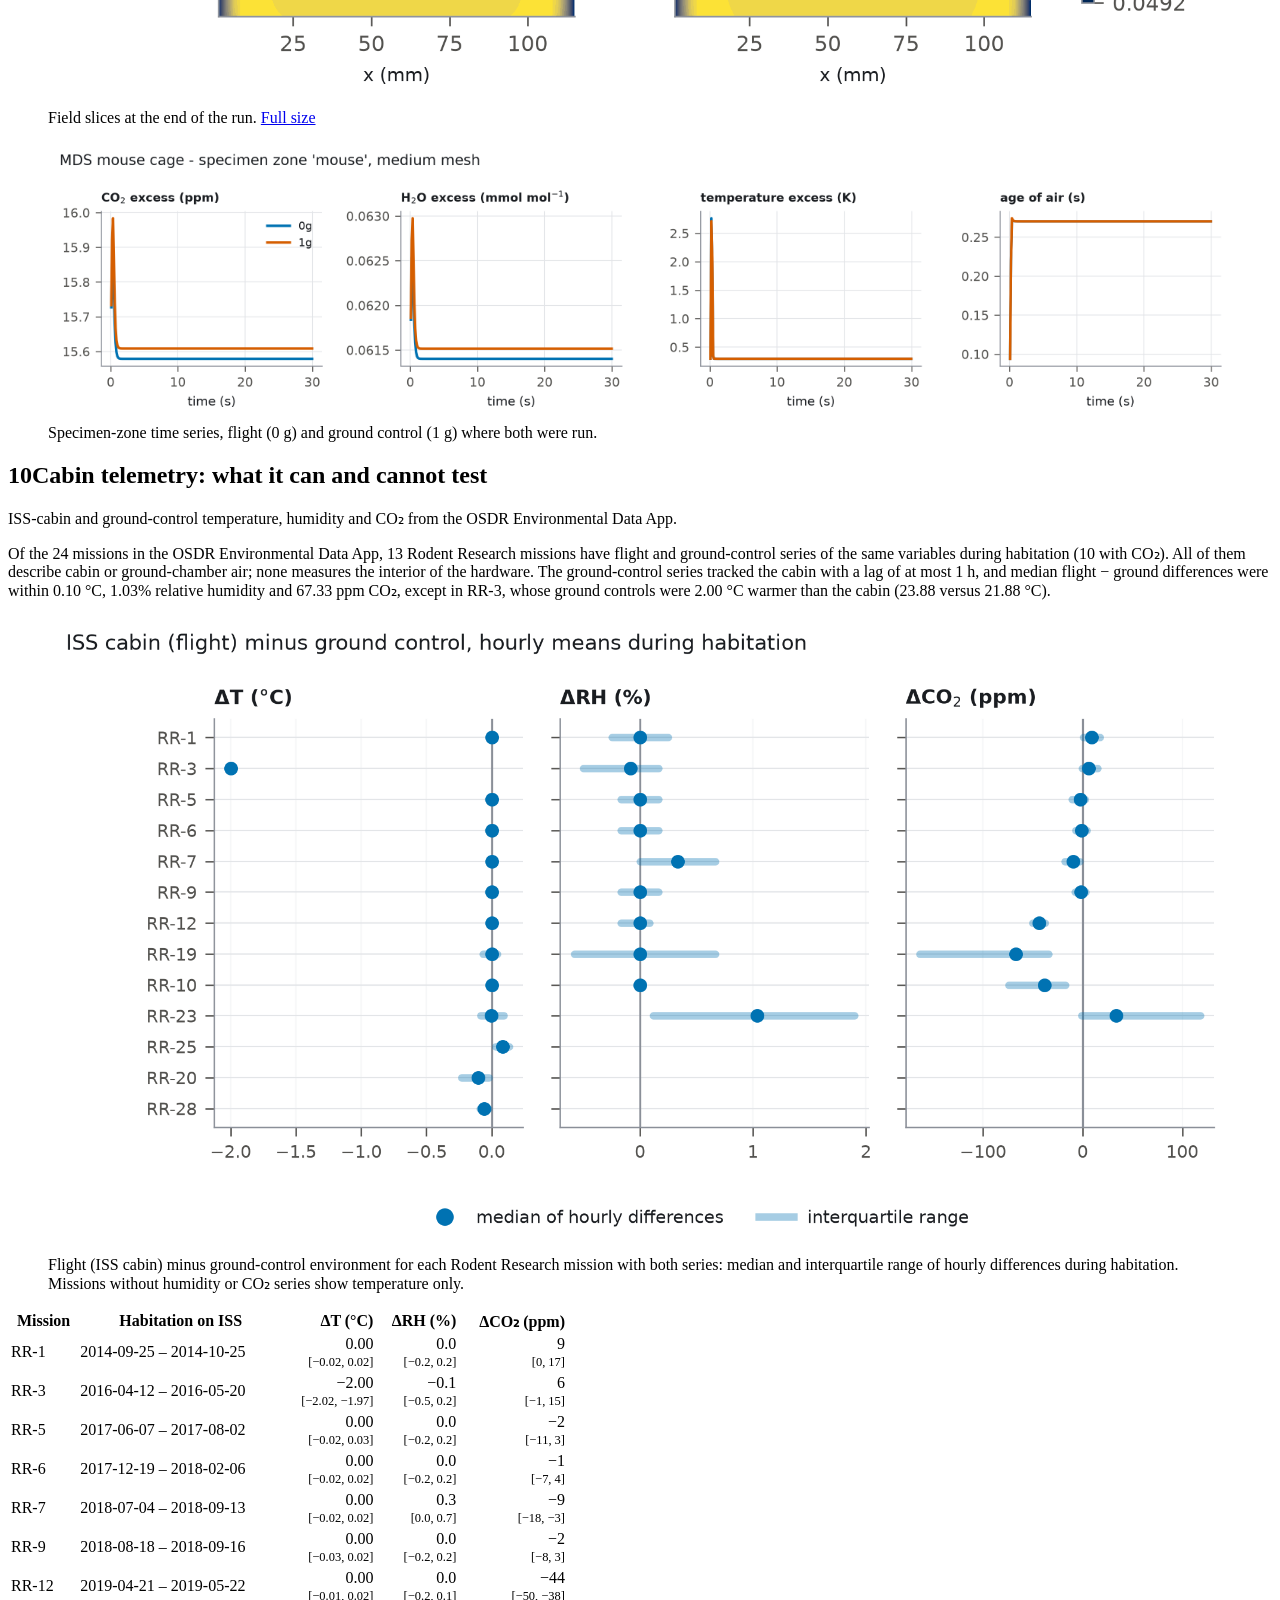
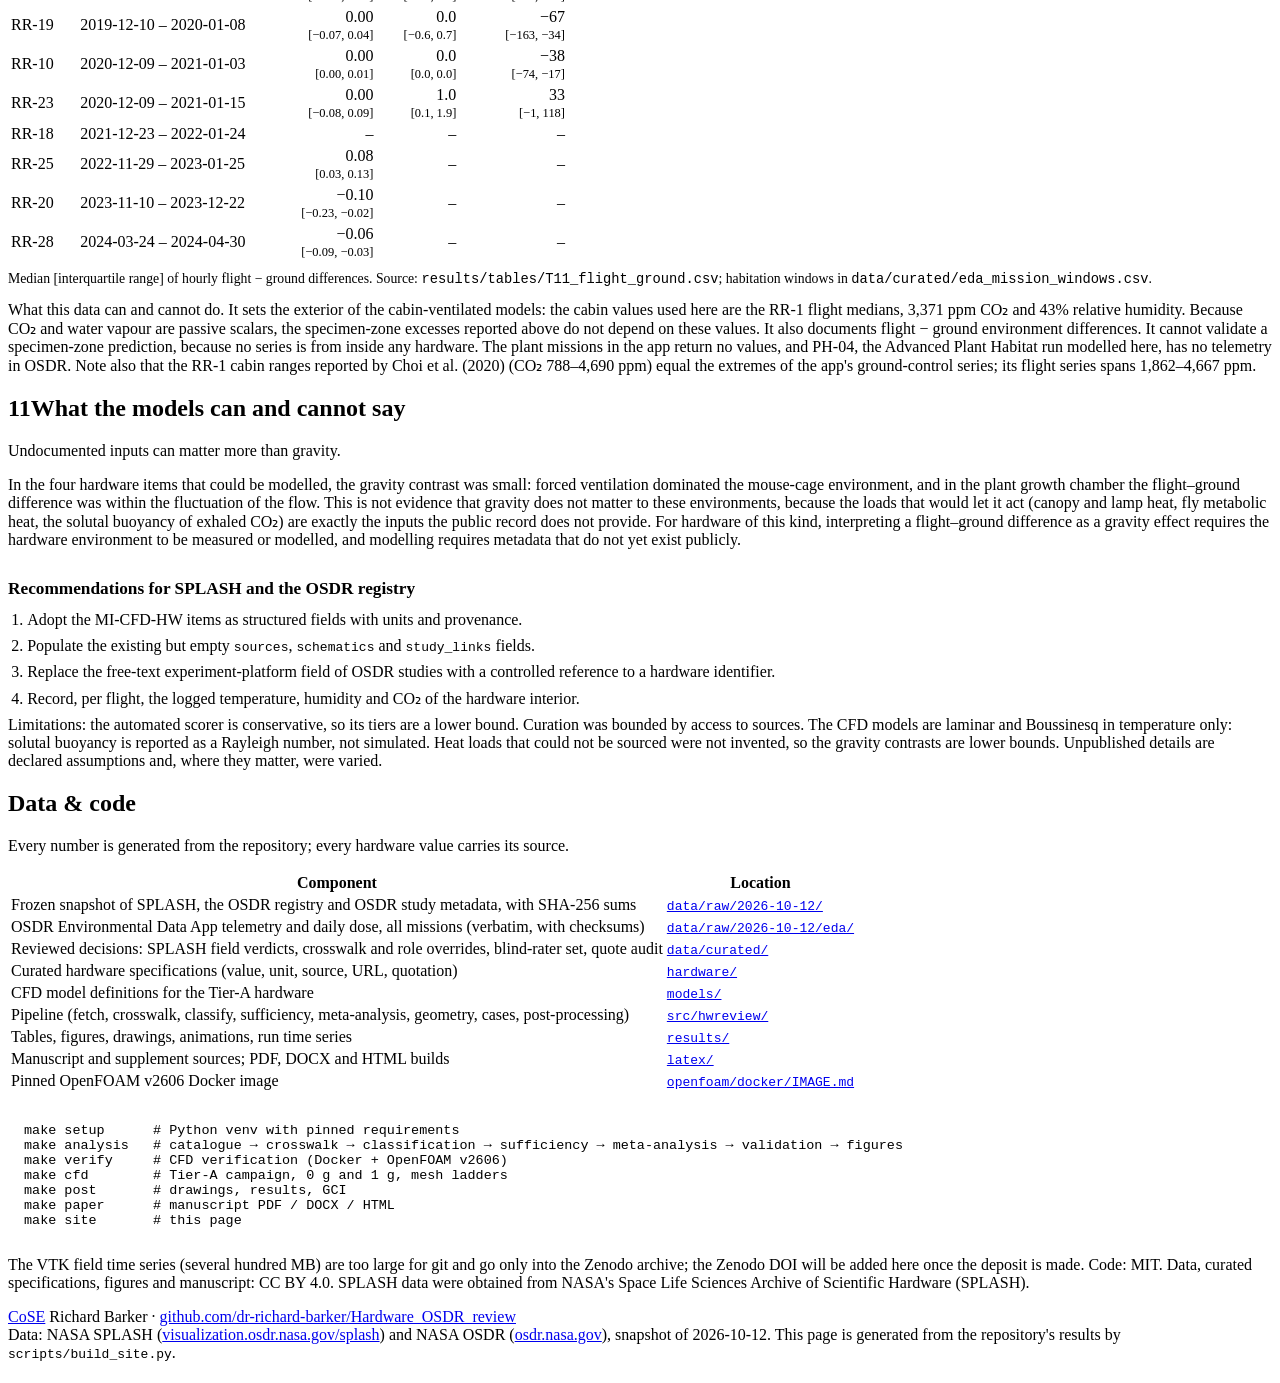
==== commit 29660640: "Cabin telemetry: EDA snapshot, flight-column cabin values, flight-ground offsets, data-request draft" ====
--- a/docs/index.html
+++ b/docs/index.html
@@ -289,9 +289,42 @@
   </div>
 </section>
 
+<section id="telemetry">
+  <div class="wrap">
+    <h2><span class="n">10</span>Cabin telemetry: what it can and cannot test</h2>
+    <p class="sub">ISS-cabin and ground-control temperature, humidity and CO₂ from the OSDR Environmental Data App.</p>
+    <p>Of the 24 missions in the OSDR Environmental Data App, 13 Rodent Research
+      missions have flight and ground-control series of the same variables during habitation (10
+      with CO₂). All of them describe cabin or ground-chamber air; none measures the interior of the hardware.
+      The ground-control series tracked the cabin with a lag of at most 1&nbsp;h, and median
+      flight − ground differences were within 0.10&nbsp;°C, 1.03% relative humidity
+      and 67.33&nbsp;ppm CO₂, except in RR-3, whose ground controls were 2.00&nbsp;°C
+      warmer than the cabin (23.88 versus 21.88&nbsp;°C).</p>
+    <figure>
+      <img src="assets/fig/F9_flight_ground_offsets.png" alt="Flight minus ground-control temperature, humidity and CO2 for each Rodent Research mission">
+      <figcaption>Flight (ISS cabin) minus ground-control environment for each Rodent Research mission with both
+        series: median and interquartile range of hourly differences during habitation. Missions without humidity
+        or CO₂ series show temperature only.</figcaption>
+    </figure>
+    <div class="tbl"><table><thead><tr><th>Mission</th><th>Habitation on ISS</th><th class="num">ΔT (°C)</th><th class="num">ΔRH (%)</th><th class="num">ΔCO₂ (ppm)</th></tr></thead><tbody><tr><td>RR-1</td><td>2014-09-25 – 2014-10-25</td><td class='num'>0.00 <small>[−0.02, 0.02]</small></td><td class='num'>0.0 <small>[−0.2, 0.2]</small></td><td class='num'>9 <small>[0, 17]</small></td></tr><tr><td>RR-3</td><td>2016-04-12 – 2016-05-20</td><td class='num'>−2.00 <small>[−2.02, −1.97]</small></td><td class='num'>−0.1 <small>[−0.5, 0.2]</small></td><td class='num'>6 <small>[−1, 15]</small></td></tr><tr><td>RR-5</td><td>2017-06-07 – 2017-08-02</td><td class='num'>0.00 <small>[−0.02, 0.03]</small></td><td class='num'>0.0 <small>[−0.2, 0.2]</small></td><td class='num'>−2 <small>[−11, 3]</small></td></tr><tr><td>RR-6</td><td>2017-12-19 – 2018-02-06</td><td class='num'>0.00 <small>[−0.02, 0.02]</small></td><td class='num'>0.0 <small>[−0.2, 0.2]</small></td><td class='num'>−1 <small>[−7, 4]</small></td></tr><tr><td>RR-7</td><td>2018-07-04 – 2018-09-13</td><td class='num'>0.00 <small>[−0.02, 0.02]</small></td><td class='num'>0.3 <small>[0.0, 0.7]</small></td><td class='num'>−9 <small>[−18, −3]</small></td></tr><tr><td>RR-9</td><td>2018-08-18 – 2018-09-16</td><td class='num'>0.00 <small>[−0.03, 0.02]</small></td><td class='num'>0.0 <small>[−0.2, 0.2]</small></td><td class='num'>−2 <small>[−8, 3]</small></td></tr><tr><td>RR-12</td><td>2019-04-21 – 2019-05-22</td><td class='num'>0.00 <small>[−0.01, 0.02]</small></td><td class='num'>0.0 <small>[−0.2, 0.1]</small></td><td class='num'>−44 <small>[−50, −38]</small></td></tr><tr><td>RR-19</td><td>2019-12-10 – 2020-01-08</td><td class='num'>0.00 <small>[−0.07, 0.04]</small></td><td class='num'>0.0 <small>[−0.6, 0.7]</small></td><td class='num'>−67 <small>[−163, −34]</small></td></tr><tr><td>RR-10</td><td>2020-12-09 – 2021-01-03</td><td class='num'>0.00 <small>[0.00, 0.01]</small></td><td class='num'>0.0 <small>[0.0, 0.0]</small></td><td class='num'>−38 <small>[−74, −17]</small></td></tr><tr><td>RR-23</td><td>2020-12-09 – 2021-01-15</td><td class='num'>0.00 <small>[−0.08, 0.09]</small></td><td class='num'>1.0 <small>[0.1, 1.9]</small></td><td class='num'>33 <small>[−1, 118]</small></td></tr><tr><td>RR-18</td><td>2021-12-23 – 2022-01-24</td><td class='num'>–</td><td class='num'>–</td><td class='num'>–</td></tr><tr><td>RR-25</td><td>2022-11-29 – 2023-01-25</td><td class='num'>0.08 <small>[0.03, 0.13]</small></td><td class='num'>–</td><td class='num'>–</td></tr><tr><td>RR-20</td><td>2023-11-10 – 2023-12-22</td><td class='num'>−0.10 <small>[−0.23, −0.02]</small></td><td class='num'>–</td><td class='num'>–</td></tr><tr><td>RR-28</td><td>2024-03-24 – 2024-04-30</td><td class='num'>−0.06 <small>[−0.09, −0.03]</small></td><td class='num'>–</td><td class='num'>–</td></tr></tbody></table></div>
+    <p class="note">Median [interquartile range] of hourly flight − ground differences. Source:
+      <code>results/tables/T11_flight_ground.csv</code>; habitation windows in
+      <code>data/curated/eda_mission_windows.csv</code>.</p>
+    <div class="disc">What this data can and cannot do. It sets the exterior of the cabin-ventilated models: the
+      cabin values used here are the RR-1 flight medians, 3,371&nbsp;ppm CO₂ and 43%
+      relative humidity. Because CO₂ and water vapour are passive scalars, the specimen-zone excesses reported
+      above do not depend on these values. It also documents flight − ground environment differences. It cannot
+      validate a specimen-zone prediction, because no series is from inside any hardware. The plant missions in the
+      app return no values, and PH-04, the Advanced Plant Habitat run modelled here, has no telemetry in OSDR.
+      Note also that the RR-1 cabin ranges reported by Choi et al. (2020) (CO₂ 788–4,690&nbsp;ppm)
+      equal the extremes of the app's ground-control series; its flight series spans
+      1,862–4,667&nbsp;ppm.</div>
+  </div>
+</section>
+
 <section id="meaning">
   <div class="wrap">
-    <h2><span class="n">10</span>What the models can and cannot say</h2>
+    <h2><span class="n">11</span>What the models can and cannot say</h2>
     <p class="sub">Undocumented inputs can matter more than gravity.</p>
     <p>In the four hardware items that could be modelled, the gravity contrast was small: forced ventilation
       dominated the mouse-cage environment, and in the plant growth chamber the flight–ground difference was
@@ -326,6 +359,7 @@
       <thead><tr><th>Component</th><th>Location</th></tr></thead>
       <tbody>
       <tr><td>Frozen snapshot of SPLASH, the OSDR registry and OSDR study metadata, with SHA-256 sums</td><td><a href="https://github.com/dr-richard-barker/Hardware_OSDR_review/tree/main/data/raw"><code>data/raw/2026-10-12/</code></a></td></tr>
+      <tr><td>OSDR Environmental Data App telemetry and daily dose, all missions (verbatim, with checksums)</td><td><a href="https://github.com/dr-richard-barker/Hardware_OSDR_review/tree/main/data/raw/2026-10-12/eda"><code>data/raw/2026-10-12/eda/</code></a></td></tr>
       <tr><td>Reviewed decisions: SPLASH field verdicts, crosswalk and role overrides, blind-rater set, quote audit</td><td><a href="https://github.com/dr-richard-barker/Hardware_OSDR_review/tree/main/data/curated"><code>data/curated/</code></a></td></tr>
       <tr><td>Curated hardware specifications (value, unit, source, URL, quotation)</td><td><a href="https://github.com/dr-richard-barker/Hardware_OSDR_review/tree/main/hardware"><code>hardware/</code></a></td></tr>
       <tr><td>CFD model definitions for the Tier-A hardware</td><td><a href="https://github.com/dr-richard-barker/Hardware_OSDR_review/tree/main/models"><code>models/</code></a></td></tr>
